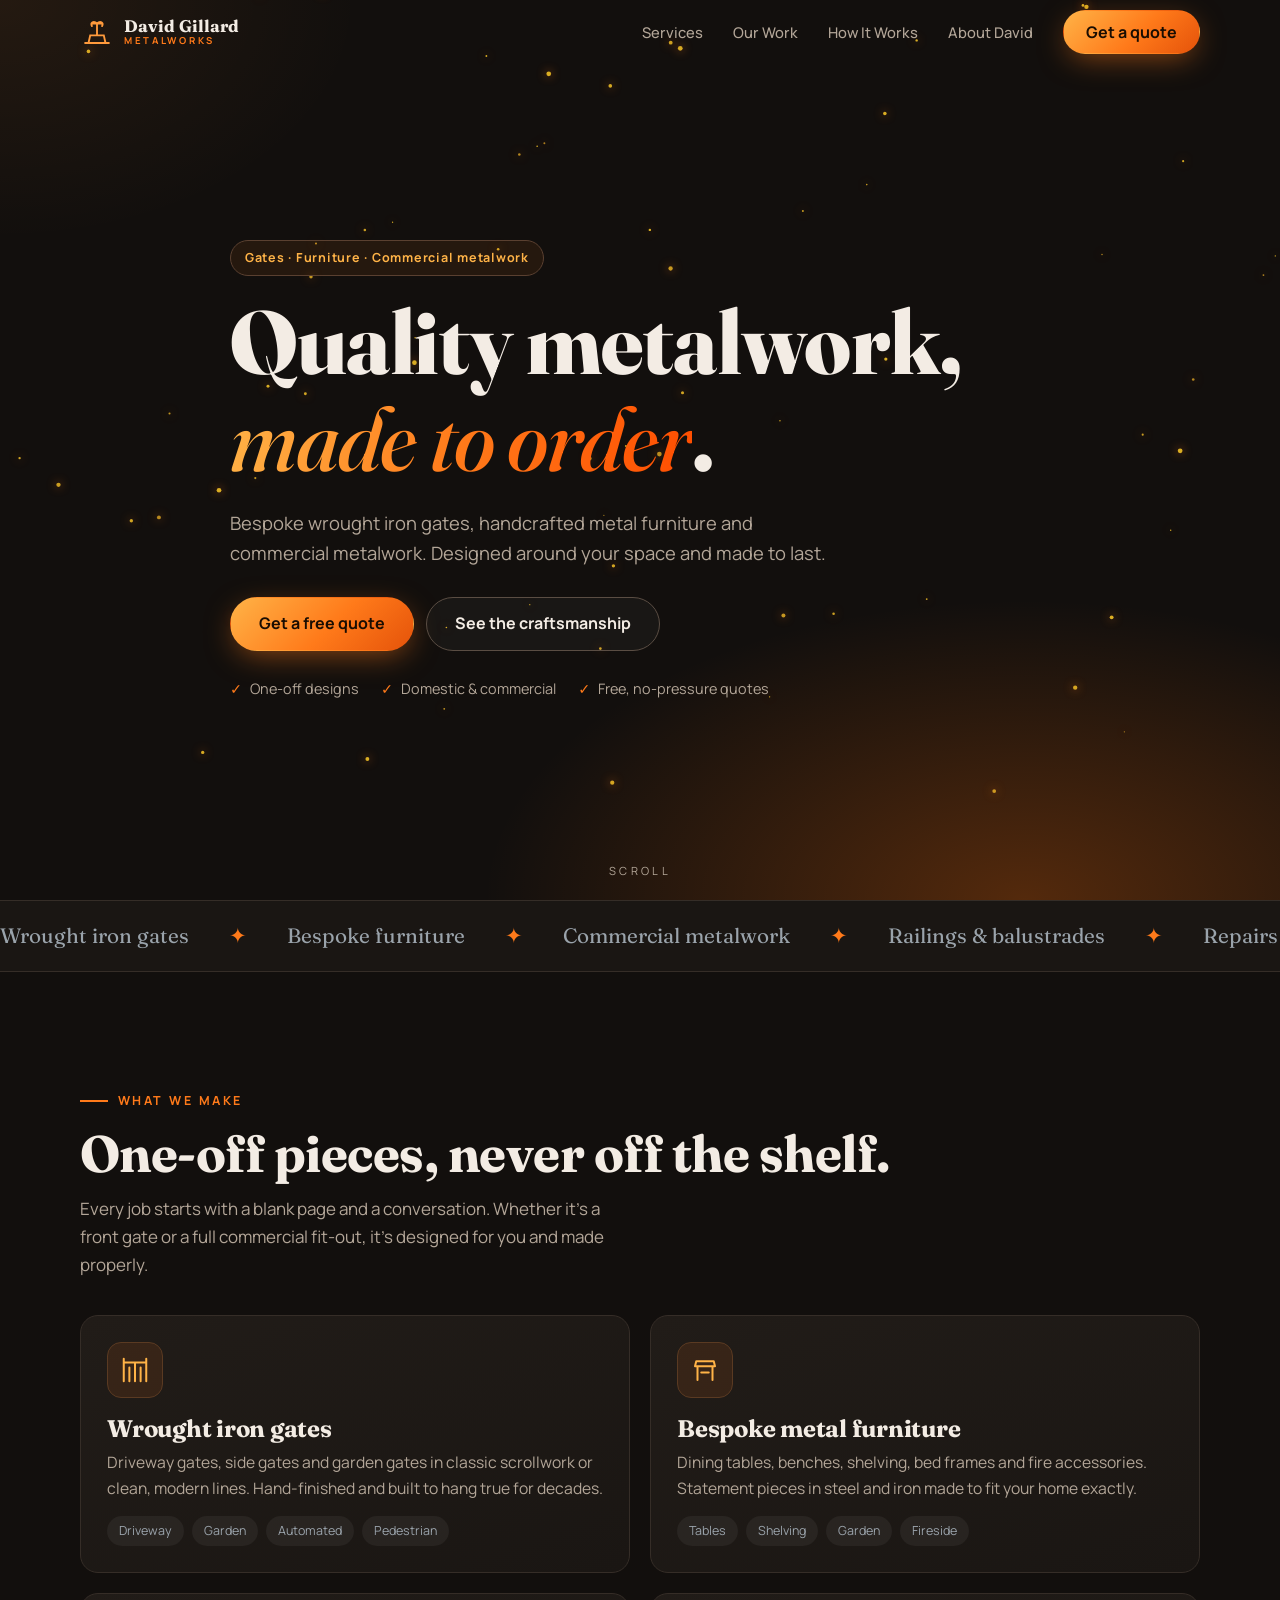
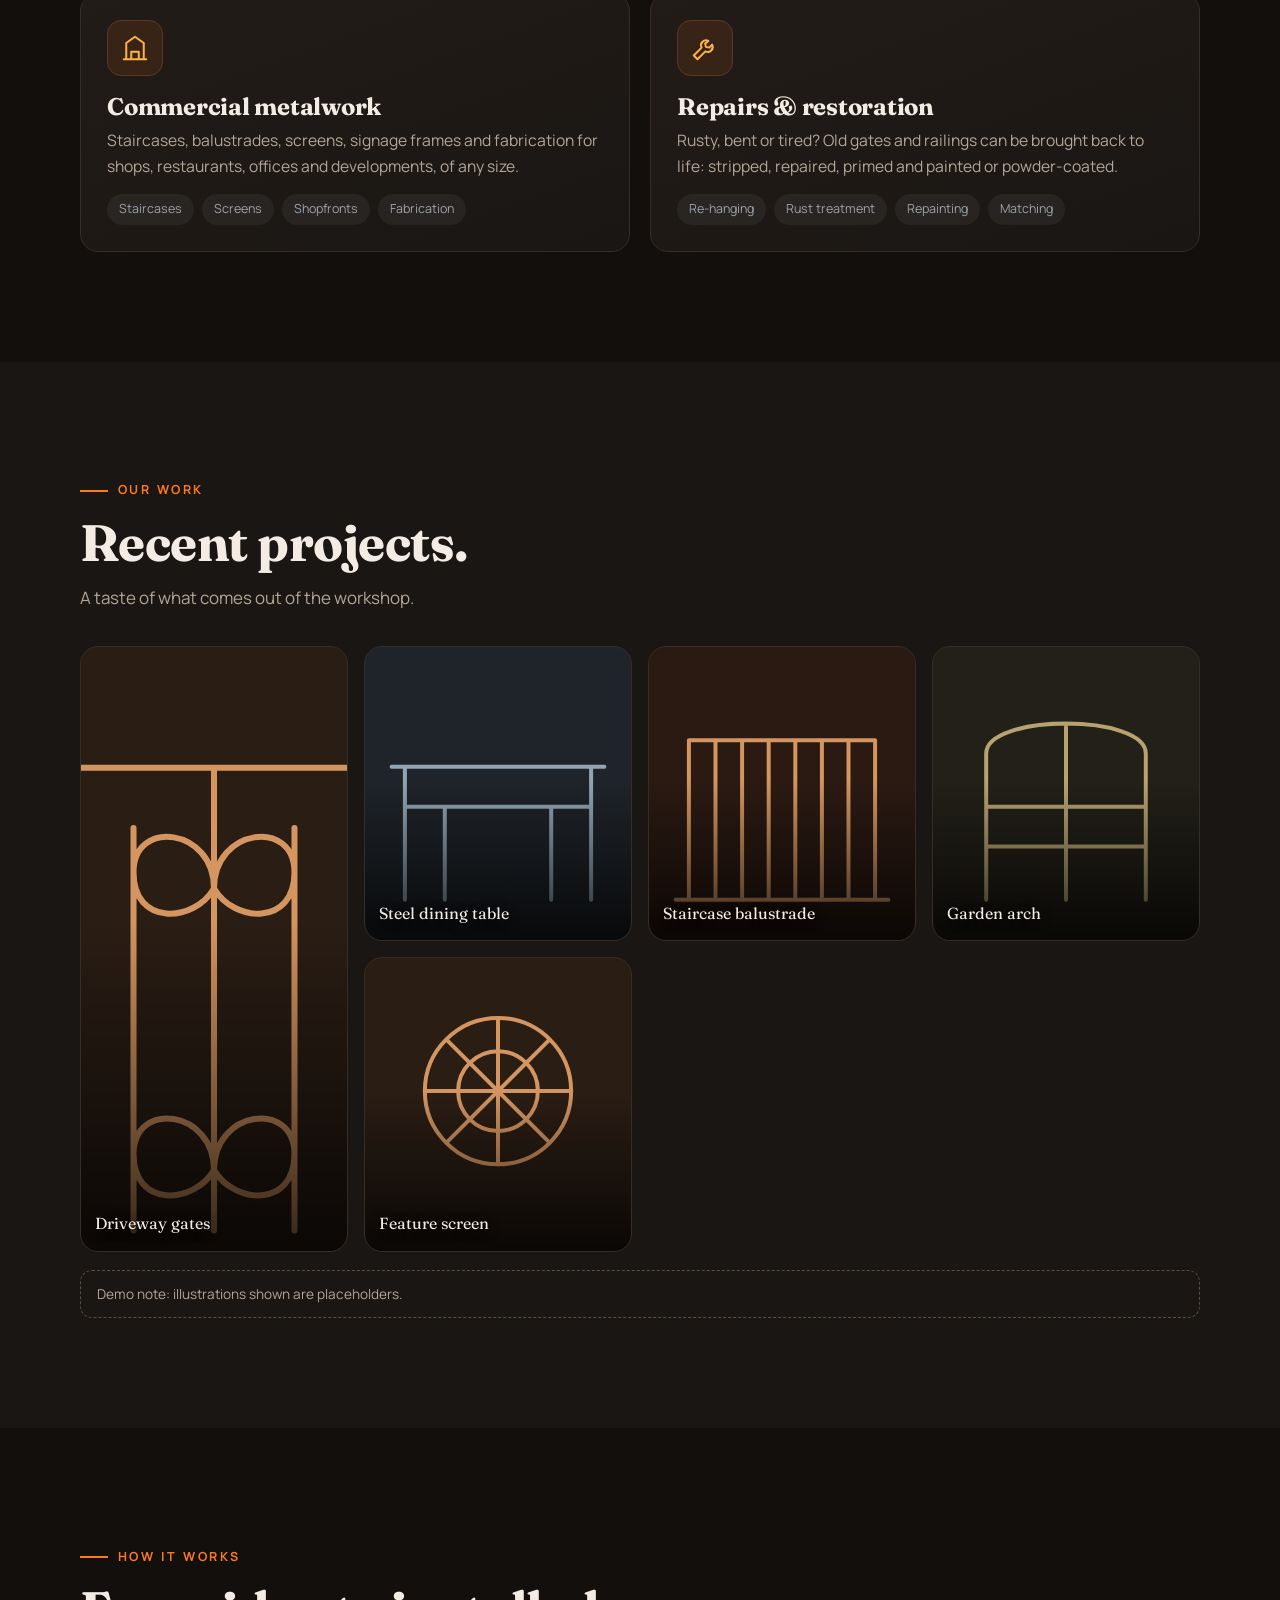
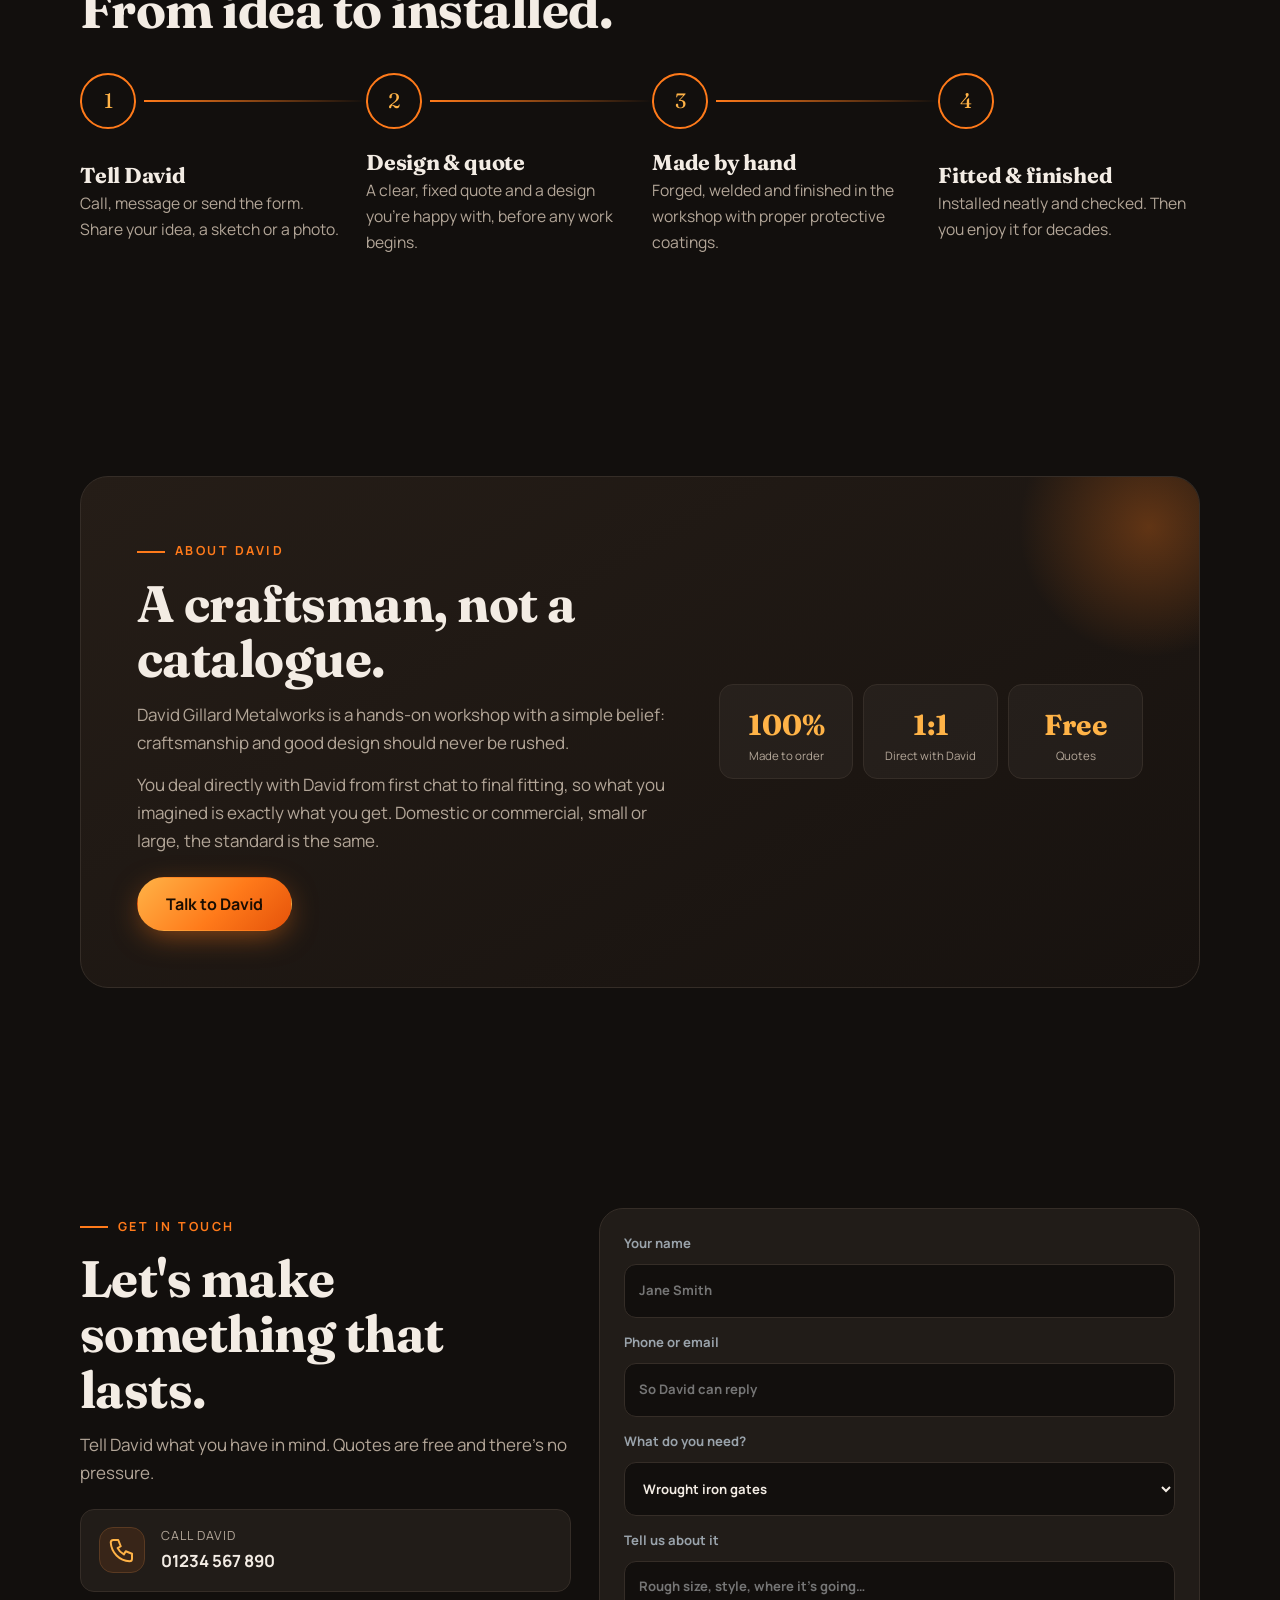
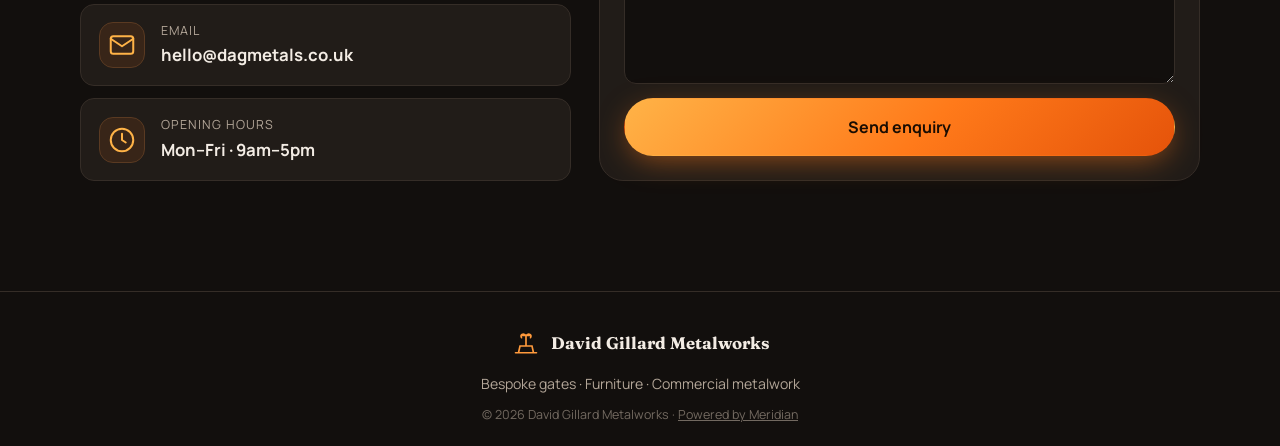
==== index.html @ 8b853a85 "Add files via upload" ====
<!doctype html>
<html lang="en-GB">
<head>
<meta charset="utf-8">
<meta name="viewport" content="width=device-width,initial-scale=1,viewport-fit=cover">
<title>David Gillard Metalworks | Bespoke Gates, Furniture &amp; Commercial Metalwork</title>
<meta name="description" content="Hand-forged wrought iron gates, bespoke metal furniture and commercial metalwork, made to order by David Gillard.">
<meta name="theme-color" content="#120f0d">
<link rel="preconnect" href="https://fonts.googleapis.com">
<link rel="preconnect" href="https://fonts.gstatic.com" crossorigin>
<link href="https://fonts.googleapis.com/css2?family=Fraunces:opsz,wght@9..144,500;9..144,700;9..144,800&family=Manrope:wght@400;500;700&display=swap" rel="stylesheet">
<style>
:root{
  --bg:#120f0d; --bg2:#1a1613; --card:#211c18; --line:#352d27;
  --text:#f3ece4; --mute:#b3a698;
  --ember:#ff7a1a; --ember2:#ffb347; --steel:#9aa3ab;
  --r:18px;
  --head:'Fraunces',Georgia,serif; --body:'Manrope',system-ui,sans-serif;
}
*{box-sizing:border-box;margin:0;padding:0}
html{scroll-behavior:smooth;scroll-padding-top:70px}
body{background:var(--bg);color:var(--text);font:400 1.0625rem/1.65 var(--body);-webkit-font-smoothing:antialiased;padding-bottom:76px;overflow-x:hidden}
a{color:inherit;text-decoration:none}
h1,h2,h3{font-family:var(--head);line-height:1.08;letter-spacing:-.01em}
.wrap{width:min(1120px,100% - 40px);margin-inline:auto}
section{padding:72px 0;position:relative}
.eyebrow{display:inline-flex;gap:10px;align-items:center;font-size:.78rem;font-weight:700;letter-spacing:.2em;text-transform:uppercase;color:var(--ember)}
.eyebrow::before{content:"";width:28px;height:2px;background:var(--ember)}
h2{font-size:clamp(2rem,7vw,3.2rem);margin:14px 0 14px;font-weight:700}
.lead{color:var(--mute);max-width:56ch}

/* buttons */
.btn{display:inline-flex;align-items:center;justify-content:center;gap:10px;min-height:54px;padding:0 28px;border-radius:999px;font-weight:700;font-size:1rem;border:1.5px solid transparent;cursor:pointer;transition:transform .2s,box-shadow .2s,background .2s;font-family:var(--body)}
.btn:active{transform:scale(.97)}
.btn-fire{background:linear-gradient(135deg,var(--ember2),var(--ember) 55%,#e5530a);color:#1a0d02;box-shadow:0 8px 30px -6px rgba(255,122,26,.55)}
.btn-fire:hover{box-shadow:0 12px 40px -4px rgba(255,122,26,.75)}
.btn-ghost{border-color:#5a4d43;color:var(--text);background:rgba(255,255,255,.03)}
.btn-ghost:hover{border-color:var(--ember);color:var(--ember2)}

/* header */
header{position:fixed;inset:0 0 auto;z-index:50;transition:background .3s,backdrop-filter .3s,border-color .3s;border-bottom:1px solid transparent}
header.solid{background:rgba(18,15,13,.85);backdrop-filter:blur(14px);border-color:var(--line)}
.nav{display:flex;align-items:center;justify-content:space-between;height:64px}
.logo{display:flex;align-items:center;gap:10px;font-family:var(--head);font-weight:700;font-size:1.05rem;line-height:1.1}
.logo svg{width:34px;height:34px;flex:none}
.logo small{display:block;font-family:var(--body);font-size:.6rem;letter-spacing:.28em;text-transform:uppercase;color:var(--ember);font-weight:700}
.links{display:none}
.burger{width:46px;height:46px;border-radius:50%;border:1px solid var(--line);background:rgba(255,255,255,.04);display:grid;place-content:center;gap:5px;cursor:pointer}
.burger i{display:block;width:20px;height:2px;background:var(--text);transition:.3s}
.burger.open i:nth-child(1){transform:translateY(7px) rotate(45deg)}
.burger.open i:nth-child(2){opacity:0}
.burger.open i:nth-child(3){transform:translateY(-7px) rotate(-45deg)}
.drawer{position:fixed;inset:64px 0 0;background:rgba(18,15,13,.98);z-index:49;display:flex;flex-direction:column;padding:30px 28px;gap:6px;transform:translateY(-12px);opacity:0;pointer-events:none;transition:.3s}
.drawer.open{transform:none;opacity:1;pointer-events:auto}
.drawer a{font-family:var(--head);font-size:2rem;padding:12px 0;border-bottom:1px solid var(--line)}
.drawer .btn{margin-top:22px;font-size:1rem}

/* hero */
.hero{min-height:100svh;display:flex;align-items:center;padding:100px 0 60px;overflow:hidden;background:
  radial-gradient(900px 500px at 80% 100%,rgba(255,110,10,.28),transparent 60%),
  radial-gradient(600px 400px at 0% 0%,rgba(255,150,60,.08),transparent 60%),var(--bg)}
#sparks{position:absolute;inset:0;width:100%;height:100%;pointer-events:none}
.hero .wrap{position:relative;display:grid;gap:34px}
.badge{display:inline-block;border:1px solid #5a4030;background:rgba(255,122,26,.08);color:var(--ember2);padding:7px 14px;border-radius:999px;font-size:.78rem;font-weight:700;letter-spacing:.06em}
h1{font-size:clamp(2.6rem,12.5vw,5.6rem);font-weight:800;margin:18px 0 20px}
h1 em{font-style:italic;font-weight:500;background:linear-gradient(100deg,var(--ember2),var(--ember),#ff4d00);-webkit-background-clip:text;background-clip:text;color:transparent}
.hero p.lead{font-size:1.15rem}
.cta{display:flex;flex-direction:column;gap:12px;margin-top:28px}
.trust{display:flex;flex-wrap:wrap;gap:8px 22px;margin-top:26px;color:var(--mute);font-size:.9rem}
.trust span::before{content:"✓";color:var(--ember);font-weight:800;margin-right:8px}
.gate-draw path{stroke-dasharray:var(--l,900);stroke-dashoffset:var(--l,900);animation:draw 2.6s .3s forwards cubic-bezier(.6,.1,.2,1)}
@keyframes draw{to{stroke-dashoffset:0}}
.scroll{position:absolute;bottom:20px;left:50%;translate:-50% 0;color:var(--mute);font-size:.7rem;letter-spacing:.3em;text-transform:uppercase;display:none}

/* ticker */
.ticker{border-block:1px solid var(--line);background:var(--bg2);overflow:hidden;padding:18px 0;white-space:nowrap}
.ticker div{display:inline-flex;gap:40px;animation:tick 28s linear infinite;font-family:var(--head);font-size:1.3rem;color:var(--steel)}
.ticker b{color:var(--ember);font-weight:500}
@keyframes tick{to{transform:translateX(-50%)}}

/* services */
.grid{display:grid;gap:16px;margin-top:36px}
.card{background:linear-gradient(160deg,var(--card),#1a1613);border:1px solid var(--line);border-radius:var(--r);padding:26px;position:relative;overflow:hidden;transition:transform .3s,border-color .3s}
.card:hover{transform:translateY(-4px);border-color:#6b4a30}
.card::before{content:"";position:absolute;top:0;left:0;right:0;height:2px;background:linear-gradient(90deg,transparent,var(--ember),transparent);opacity:0;transition:.3s}
.card:hover::before{opacity:1}
.ico{width:56px;height:56px;border-radius:14px;background:rgba(255,122,26,.1);border:1px solid #5a3a22;display:grid;place-items:center;margin-bottom:18px}
.ico svg{width:30px;height:30px;stroke:var(--ember2);fill:none;stroke-width:1.6;stroke-linecap:round;stroke-linejoin:round}
.card h3{font-size:1.5rem;margin-bottom:8px}
.card p{color:var(--mute);font-size:.98rem}
.card ul{list-style:none;margin-top:14px;display:flex;flex-wrap:wrap;gap:8px}
.card li{font-size:.78rem;padding:5px 12px;border-radius:999px;background:rgba(255,255,255,.05);color:var(--steel)}

/* work */
.work{background:var(--bg2)}
.tiles{display:grid;grid-template-columns:1fr 1fr;gap:12px;margin-top:34px}
.tile{aspect-ratio:1/1.1;border-radius:var(--r);position:relative;overflow:hidden;border:1px solid var(--line);display:flex;align-items:flex-end;padding:14px;background:var(--c1)}
.tile.tall{grid-row:span 2;aspect-ratio:auto}
.tile svg{position:absolute;inset:0;width:100%;height:100%;opacity:.9}
.tile span{position:relative;font-family:var(--head);font-size:1rem;text-shadow:0 2px 12px #000}
.tile::after{content:"";position:absolute;inset:0;background:linear-gradient(transparent 45%,rgba(0,0,0,.75))}
.tile span{z-index:2}
.note{margin-top:18px;font-size:.85rem;color:var(--mute);border:1px dashed #5a4d43;border-radius:12px;padding:12px 16px}

/* process */
.steps{display:grid;gap:0;margin-top:36px;counter-reset:s;position:relative}
.step{display:grid;grid-template-columns:56px 1fr;gap:18px;padding-bottom:30px;position:relative}
.step:not(:last-child)::before{content:"";position:absolute;left:27px;top:56px;bottom:0;width:2px;background:linear-gradient(var(--ember),transparent)}
.num{width:56px;height:56px;border-radius:50%;border:2px solid var(--ember);display:grid;place-items:center;font-family:var(--head);font-size:1.3rem;color:var(--ember2);background:var(--bg)}
.step h3{font-size:1.35rem;margin:4px 0 4px}
.step p{color:var(--mute);font-size:.98rem}

/* about */
.about .box{display:grid;gap:30px;background:linear-gradient(150deg,#251d17,#17120f);border:1px solid var(--line);border-radius:28px;padding:30px 24px;position:relative;overflow:hidden}
.about .box::after{content:"";position:absolute;right:-80px;top:-80px;width:260px;height:260px;background:radial-gradient(closest-side,rgba(255,122,26,.3),transparent)}
.stats{display:grid;grid-template-columns:repeat(3,1fr);gap:10px;position:relative}
.stat{text-align:center;padding:16px 6px;border-radius:14px;background:rgba(255,255,255,.04);border:1px solid var(--line)}
.stat b{display:block;font-family:var(--head);font-size:1.8rem;color:var(--ember2)}
.stat small{font-size:.72rem;color:var(--mute);line-height:1.2;display:block}
.about p+p{margin-top:14px}
.about .lead{position:relative}

/* contact */
.contact .box{display:grid;gap:28px}
.info{display:grid;gap:12px}
.row{display:flex;gap:16px;align-items:center;padding:16px 18px;border-radius:14px;background:var(--card);border:1px solid var(--line)}
.row .ico{margin:0;width:46px;height:46px;flex:none}
.row small{display:block;color:var(--mute);font-size:.78rem;letter-spacing:.08em;text-transform:uppercase}
.row b{font-size:1.05rem}
form{display:grid;gap:14px;background:var(--card);border:1px solid var(--line);border-radius:24px;padding:24px}
label{font-size:.82rem;font-weight:700;color:var(--steel);display:grid;gap:7px}
input,select,textarea{font:inherit;color:var(--text);background:#120f0d;border:1.5px solid var(--line);border-radius:12px;padding:14px;min-height:52px;width:100%;transition:border-color .2s}
input:focus,select:focus,textarea:focus{outline:none;border-color:var(--ember)}
textarea{min-height:120px;resize:vertical}
.sent{display:none;text-align:center;color:var(--ember2);font-weight:700;padding:10px}

footer{border-top:1px solid var(--line);padding:34px 0 20px;color:var(--mute);font-size:.88rem;text-align:center}
footer .logo{justify-content:center;margin-bottom:12px;color:var(--text)}

/* sticky mobile bar */
.dock{position:fixed;inset:auto 0 0;z-index:60;display:grid;grid-template-columns:1fr 1fr;gap:10px;padding:10px 14px calc(10px + env(safe-area-inset-bottom));background:rgba(18,15,13,.92);backdrop-filter:blur(14px);border-top:1px solid var(--line)}
.dock .btn{min-height:52px;padding:0 10px}

/* reveal */
.rv{opacity:0;transform:translateY(24px);transition:opacity .8s,transform .8s}
.rv.in{opacity:1;transform:none}
@media (prefers-reduced-motion:reduce){*{animation:none!important;transition:none!important}.rv{opacity:1;transform:none}.gate-draw path{stroke-dashoffset:0}}

/* desktop */
@media (min-width:760px){
  body{padding-bottom:0}
  .dock,.burger,.drawer{display:none}
  .links{display:flex;gap:30px;align-items:center;font-size:.92rem;font-weight:500;color:var(--mute)}
  .links a:hover{color:var(--ember2)}
  .links .btn{min-height:44px;padding:0 22px;color:#1a0d02}
  .hero .wrap{max-width:820px}
  .cta{flex-direction:row}
  .scroll{display:block}
  .grid{grid-template-columns:repeat(2,1fr);gap:20px}
  .tiles{grid-template-columns:repeat(4,1fr);gap:16px}
  .tile.tall{grid-row:span 2}
  .steps{grid-template-columns:repeat(4,1fr);gap:24px}
  .step{grid-template-columns:1fr;padding:0}
  .step:not(:last-child)::before{left:64px;right:-24px;top:27px;bottom:auto;width:auto;height:2px;background:linear-gradient(90deg,var(--ember),transparent)}
  .about .box{grid-template-columns:1.3fr 1fr;padding:56px;align-items:center}
  .contact .box{grid-template-columns:.9fr 1.1fr}
  section{padding:110px 0}
}
</style>
</head>
<body>

<header id="top">
  <div class="wrap nav">
    <a href="#top" class="logo" aria-label="David Gillard Metalworks home">
      <svg viewBox="0 0 40 40" fill="none" stroke="#ff9a3c" stroke-width="2.2" stroke-linecap="round"><path d="M6 33h28M10 33l2-9h16l2 9M20 24V10M14 10h12M20 10c-4-4-8-1-6 3M20 10c4-4 8-1 6 3"/></svg>
      <span>David Gillard<small>Metalworks</small></span>
    </a>
    <nav class="links">
      <a href="#services">Services</a><a href="#work">Our Work</a><a href="#process">How It Works</a><a href="#about">About David</a>
      <a href="#contact" class="btn btn-fire">Get a quote</a>
    </nav>
    <button class="burger" aria-label="Menu" aria-expanded="false"><span style="display:grid;gap:5px"><i></i><i></i><i></i></span></button>
  </div>
</header>
<div class="drawer" id="drawer">
  <a href="#services">Services</a><a href="#work">Our Work</a><a href="#process">How It Works</a><a href="#about">About David</a><a href="#contact">Contact</a>
  <a class="btn btn-fire" href="tel:01234567890" style="font-family:var(--body);font-size:1.05rem;border:0">Call David</a>
</div>

<main>
<section class="hero">
  <canvas id="sparks"></canvas>
  <div class="wrap">
    <div>
      <span class="badge">Gates · Furniture · Commercial metalwork</span>
      <h1>Quality metalwork, <em>made to order</em>.</h1>
      <p class="lead">Bespoke wrought iron gates, handcrafted metal furniture and commercial metalwork. Designed around your space and made to last.</p>
      <div class="cta">
        <a href="#contact" class="btn btn-fire">Get a free quote</a>
        <a href="#work" class="btn btn-ghost">See the craftsmanship</a>
      </div>
      <div class="trust"><span>One-off designs</span><span>Domestic &amp; commercial</span><span>Free, no-pressure quotes</span></div>
    </div>
  </div>
  <div class="scroll">Scroll</div>
</section>

<div class="ticker" aria-hidden="true"><div>
  <span>Wrought iron gates</span><b>✦</b><span>Bespoke furniture</span><b>✦</b><span>Commercial metalwork</span><b>✦</b><span>Railings &amp; balustrades</span><b>✦</b><span>Repairs &amp; restoration</span><b>✦</b>
  <span>Wrought iron gates</span><b>✦</b><span>Bespoke furniture</span><b>✦</b><span>Commercial metalwork</span><b>✦</b><span>Railings &amp; balustrades</span><b>✦</b><span>Repairs &amp; restoration</span><b>✦</b>
</div></div>

<section id="services">
  <div class="wrap">
    <div class="rv"><span class="eyebrow">What we make</span>
    <h2>One-off pieces, never off the shelf.</h2>
    <p class="lead">Every job starts with a blank page and a conversation. Whether it's a front gate or a full commercial fit-out, it's designed for you and made properly.</p></div>
    <div class="grid">
      <article class="card rv"><div class="ico"><svg viewBox="0 0 24 24"><path d="M3 21V6M21 21V6M3 6h18M12 6v15M7.5 21V10M16.5 21V10M3 6l0-3M21 6l0-3"/></svg></div>
        <h3>Wrought iron gates</h3><p>Driveway gates, side gates and garden gates in classic scrollwork or clean, modern lines. Hand-finished and built to hang true for decades.</p>
        <ul><li>Driveway</li><li>Garden</li><li>Automated</li><li>Pedestrian</li></ul></article>
      <article class="card rv"><div class="ico"><svg viewBox="0 0 24 24"><path d="M4 9h16M6 9v11M18 9v11M4 9l1-4h14l1 4M9 14h6"/></svg></div>
        <h3>Bespoke metal furniture</h3><p>Dining tables, benches, shelving, bed frames and fire accessories. Statement pieces in steel and iron made to fit your home exactly.</p>
        <ul><li>Tables</li><li>Shelving</li><li>Garden</li><li>Fireside</li></ul></article>
      <article class="card rv"><div class="ico"><svg viewBox="0 0 24 24"><path d="M3 21h18M5 21V8l7-5 7 5v13M9 21v-6h6v6"/></svg></div>
        <h3>Commercial metalwork</h3><p>Staircases, balustrades, screens, signage frames and fabrication for shops, restaurants, offices and developments, of any size.</p>
        <ul><li>Staircases</li><li>Screens</li><li>Shopfronts</li><li>Fabrication</li></ul></article>
      <article class="card rv"><div class="ico"><svg viewBox="0 0 24 24"><path d="M14.7 6.3a4 4 0 0 0-5.4 5.4L3 18l3 3 6.3-6.3a4 4 0 0 0 5.4-5.4l-2.4 2.4-2.6-.6-.6-2.6z"/></svg></div>
        <h3>Repairs &amp; restoration</h3><p>Rusty, bent or tired? Old gates and railings can be brought back to life: stripped, repaired, primed and painted or powder-coated.</p>
        <ul><li>Re-hanging</li><li>Rust treatment</li><li>Repainting</li><li>Matching</li></ul></article>
    </div>
  </div>
</section>

<section id="work" class="work">
  <div class="wrap">
    <div class="rv"><span class="eyebrow">Our work</span>
    <h2>Recent projects.</h2>
    <p class="lead">A taste of what comes out of the workshop.</p></div>
    <div class="tiles rv">
      <div class="tile tall" style="--c1:#2a1d14"><svg viewBox="0 0 200 300" fill="none" stroke="#e7a36a" stroke-width="3" stroke-linecap="round" preserveAspectRatio="xMidYMid slice"><path d="M30 290V60M170 290V60M30 60h140M100 60v230M60 290V90M140 290V90M100 120c0-30-40-35-40-8s30 25 40 8M100 120c0-30 40-35 40-8s-30 25-40 8M100 260c0-30-40-35-40-8s30 25 40 8M100 260c0-30 40-35 40-8s-30 25-40 8"/></svg><span>Driveway gates</span></div>
      <div class="tile" style="--c1:#1f242a"><svg viewBox="0 0 200 220" fill="none" stroke="#9fb3c4" stroke-width="3" stroke-linecap="round"><path d="M20 90h160M30 90v100M170 90v100M30 120h140M60 190V120M140 190V120"/></svg><span>Steel dining table</span></div>
      <div class="tile" style="--c1:#2b1a12"><svg viewBox="0 0 200 220" fill="none" stroke="#e7a36a" stroke-width="3" stroke-linecap="round"><path d="M20 190h160M30 190V70M170 190V70M30 70h140M50 190V70M70 190V70M90 190V70M110 190V70M130 190V70M150 190V70"/></svg><span>Staircase balustrade</span></div>
      <div class="tile" style="--c1:#222018"><svg viewBox="0 0 200 220" fill="none" stroke="#c9b27a" stroke-width="3" stroke-linecap="round"><path d="M40 190V80c0-30 120-30 120 0v110M40 120h120M40 150h120M100 60v130"/></svg><span>Garden arch</span></div>
      <div class="tile" style="--c1:#2a1d14"><svg viewBox="0 0 200 220" fill="none" stroke="#e7a36a" stroke-width="3" stroke-linecap="round"><circle cx="100" cy="100" r="55"/><circle cx="100" cy="100" r="30"/><path d="M100 45v110M45 100h110M62 62l76 76M138 62l-76 76"/></svg><span>Feature screen</span></div>
    </div>
    <p class="note">Demo note: illustrations shown are placeholders.</p>
  </div>
</section>

<section id="process">
  <div class="wrap">
    <div class="rv"><span class="eyebrow">How it works</span>
    <h2>From idea to installed.</h2></div>
    <div class="steps rv">
      <div class="step"><div class="num">1</div><div><h3>Tell David</h3><p>Call, message or send the form. Share your idea, a sketch or a photo.</p></div></div>
      <div class="step"><div class="num">2</div><div><h3>Design &amp; quote</h3><p>A clear, fixed quote and a design you're happy with, before any work begins.</p></div></div>
      <div class="step"><div class="num">3</div><div><h3>Made by hand</h3><p>Forged, welded and finished in the workshop with proper protective coatings.</p></div></div>
      <div class="step"><div class="num">4</div><div><h3>Fitted &amp; finished</h3><p>Installed neatly and checked. Then you enjoy it for decades.</p></div></div>
    </div>
  </div>
</section>

<section id="about" class="about">
  <div class="wrap"><div class="box rv">
    <div style="position:relative">
      <span class="eyebrow">About David</span>
      <h2>A craftsman, not a catalogue.</h2>
      <p class="lead">David Gillard Metalworks is a hands-on workshop with a simple belief: craftsmanship and good design should never be rushed.</p>
      <p class="lead">You deal directly with David from first chat to final fitting, so what you imagined is exactly what you get. Domestic or commercial, small or large, the standard is the same.</p>
      <p style="margin-top:22px"><a href="#contact" class="btn btn-fire">Talk to David</a></p>
    </div>
    <div class="stats">
      <div class="stat"><b>100%</b><small>Made to order</small></div>
      <div class="stat"><b>1:1</b><small>Direct with David</small></div>
      <div class="stat"><b>Free</b><small>Quotes</small></div>
    </div>
  </div></div>
</section>

<section id="contact" class="contact">
  <div class="wrap"><div class="box">
    <div class="rv">
      <span class="eyebrow">Get in touch</span>
      <h2>Let's make something that lasts.</h2>
      <p class="lead" style="margin-bottom:22px">Tell David what you have in mind. Quotes are free and there's no pressure.</p>
      <div class="info">
        <a class="row" href="tel:01234567890"><div class="ico"><svg viewBox="0 0 24 24"><path d="M5 4h4l2 5-2.5 1.5a11 11 0 0 0 5 5L15 13l5 2v4a2 2 0 0 1-2 2A16 16 0 0 1 3 6a2 2 0 0 1 2-2"/></svg></div><div><small>Call David</small><b>01234 567 890</b></div></a>
        <a class="row" href="mailto:hello@dagmetals.co.uk"><div class="ico"><svg viewBox="0 0 24 24"><rect x="3" y="5" width="18" height="14" rx="2"/><path d="m3 7 9 6 9-6"/></svg></div><div><small>Email</small><b>hello@dagmetals.co.uk</b></div></a>
        <div class="row"><div class="ico"><svg viewBox="0 0 24 24"><circle cx="12" cy="12" r="9"/><path d="M12 7v5l3 2"/></svg></div><div><small>Opening hours</small><b>Mon–Fri · 9am–5pm</b></div></div>
      </div>
    </div>
    <form class="rv" id="f">
      <label>Your name<input required name="name" autocomplete="name" placeholder="Jane Smith"></label>
      <label>Phone or email<input required name="contact" autocomplete="email" placeholder="So David can reply"></label>
      <label>What do you need?
        <select name="type"><option>Wrought iron gates</option><option>Bespoke furniture</option><option>Commercial metalwork</option><option>Repairs &amp; restoration</option><option>Something else</option></select></label>
      <label>Tell us about it<textarea name="msg" placeholder="Rough size, style, where it's going…"></textarea></label>
      <button class="btn btn-fire" type="submit">Send enquiry</button>
      <div class="sent" id="sent">Thanks! David will be in touch soon.</div>
    </form>
  </div></div>
</section>
</main>

<footer>
  <div class="wrap">
    <div class="logo"><svg viewBox="0 0 40 40" fill="none" stroke="#ff9a3c" stroke-width="2.2" stroke-linecap="round" style="width:30px"><path d="M6 33h28M10 33l2-9h16l2 9M20 24V10M14 10h12M20 10c-4-4-8-1-6 3M20 10c4-4 8-1 6 3"/></svg><span>David Gillard Metalworks</span></div>
    <p>Bespoke gates · Furniture · Commercial metalwork</p>
    <p style="margin-top:10px;font-size:.78rem;opacity:.6">© 2026 David Gillard Metalworks · <a href="https://www.themeridianagency.xyz" target="_blank" rel="noopener" style="text-decoration:underline">Powered by Meridian</a></p>
  </div>
</footer>

<div class="dock">
  <a class="btn btn-fire" href="tel:01234567890">Call</a>
  <a class="btn btn-ghost" href="#contact">Free quote</a>
</div>

<script>
const hd=document.querySelector('header'),bg=document.querySelector('.burger'),dr=document.getElementById('drawer');
addEventListener('scroll',()=>hd.classList.toggle('solid',scrollY>30),{passive:true});
const tog=o=>{bg.classList.toggle('open',o);dr.classList.toggle('open',o);bg.setAttribute('aria-expanded',o);document.body.style.overflow=o?'hidden':''};
bg.onclick=()=>tog(!dr.classList.contains('open'));
dr.querySelectorAll('a').forEach(a=>a.onclick=()=>tog(false));
const io=new IntersectionObserver(e=>e.forEach(x=>{if(x.isIntersecting){x.target.classList.add('in');io.unobserve(x.target)}}),{threshold:.12});
document.querySelectorAll('.rv').forEach(el=>io.observe(el));
document.getElementById('f').onsubmit=e=>{e.preventDefault();e.target.querySelector('button').style.display='none';document.getElementById('sent').style.display='block'};
// forge sparks
(()=>{const c=document.getElementById('sparks'),x=c.getContext('2d');let W,H,P=[];
const rs=()=>{W=c.width=c.offsetWidth;H=c.height=c.offsetHeight};rs();addEventListener('resize',rs);
const mk=()=>({x:Math.random()*W,y:H+10,vx:(Math.random()-.5)*.6,vy:-(.6+Math.random()*1.6),r:.6+Math.random()*1.8,l:0,m:200+Math.random()*250});
for(let i=0;i<(innerWidth<760?30:70);i++){const p=mk();p.y=Math.random()*H;P.push(p)}
if(matchMedia('(prefers-reduced-motion:reduce)').matches)return;
(function f(){x.clearRect(0,0,W,H);for(const p of P){p.l++;p.x+=p.vx+Math.sin(p.l/25)*.3;p.y+=p.vy;const a=1-p.l/p.m;
if(a<=0||p.y<-10){Object.assign(p,mk());continue}
x.beginPath();x.arc(p.x,p.y,p.r,0,7);x.fillStyle=`rgba(255,${130+a*90|0},40,${a})`;x.shadowBlur=10;x.shadowColor='#ff7a1a';x.fill()}
requestAnimationFrame(f)})()})();
</script>
</body>
</html>
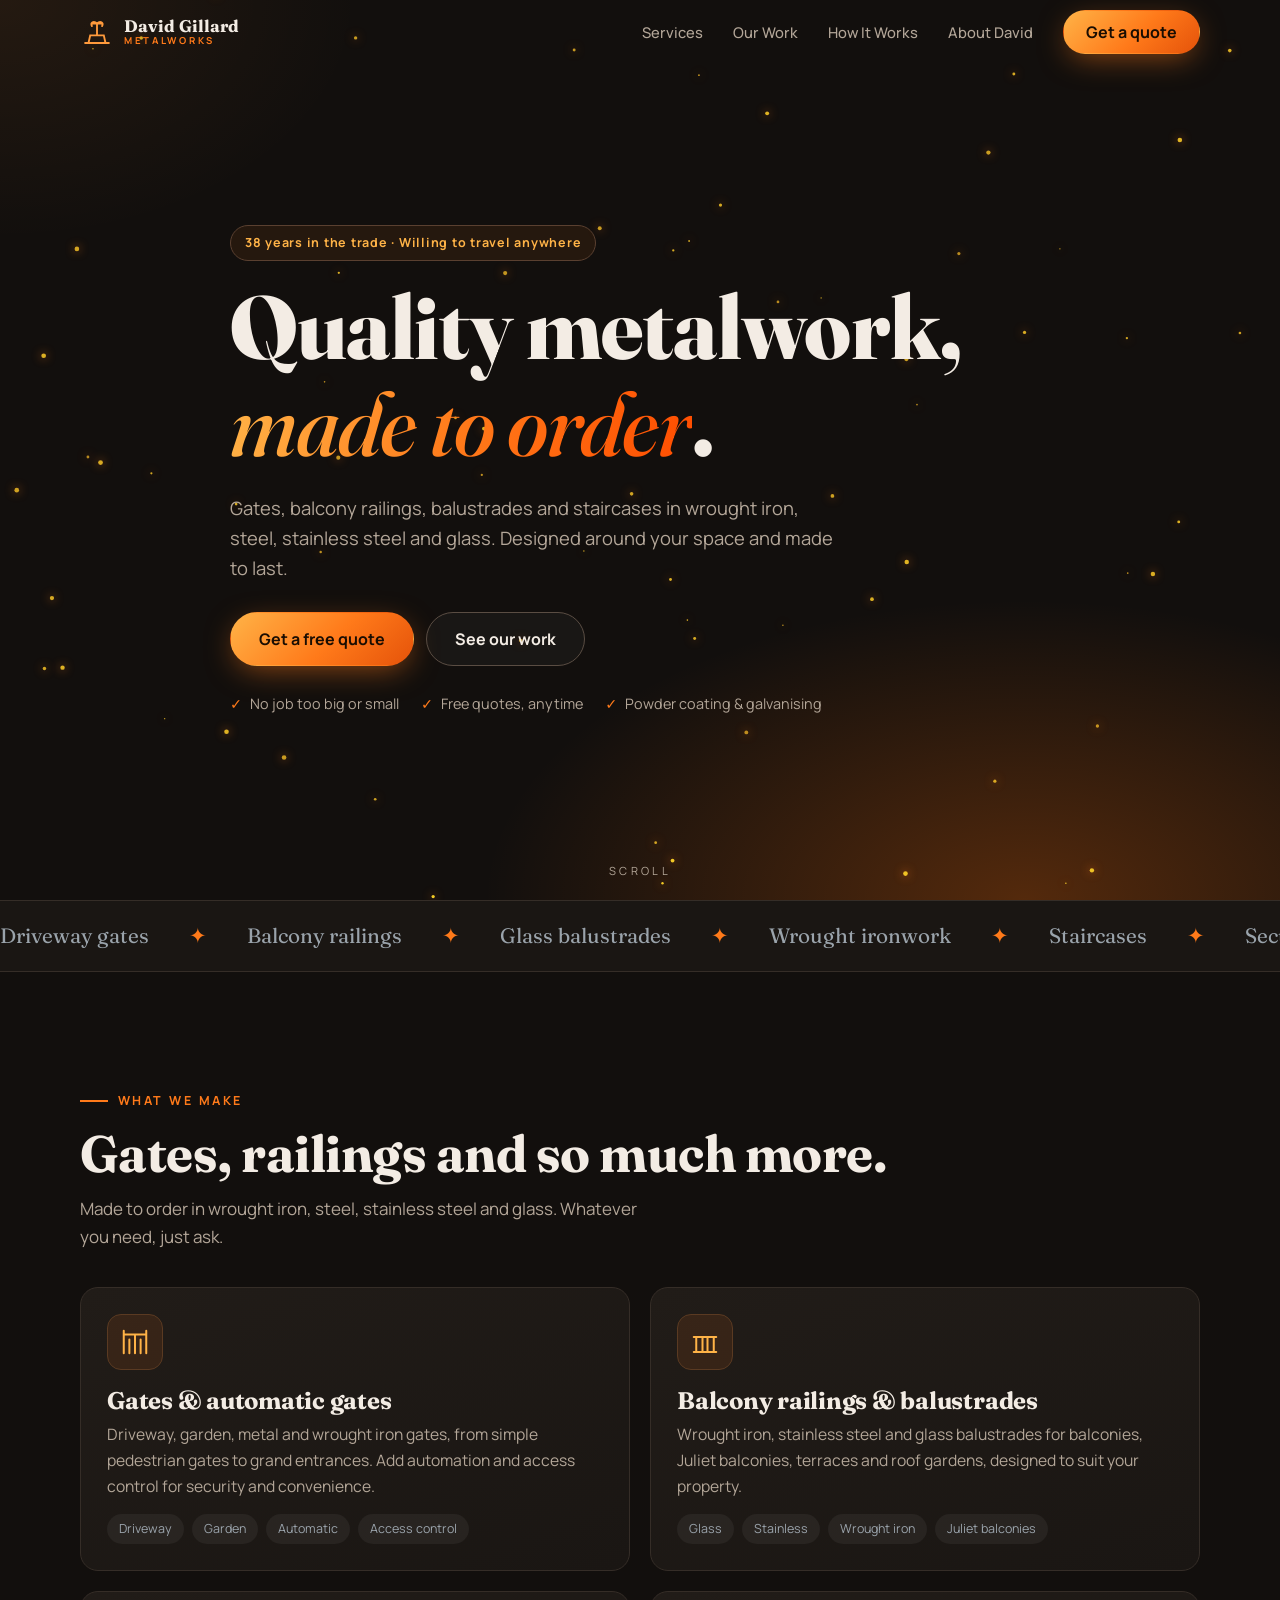
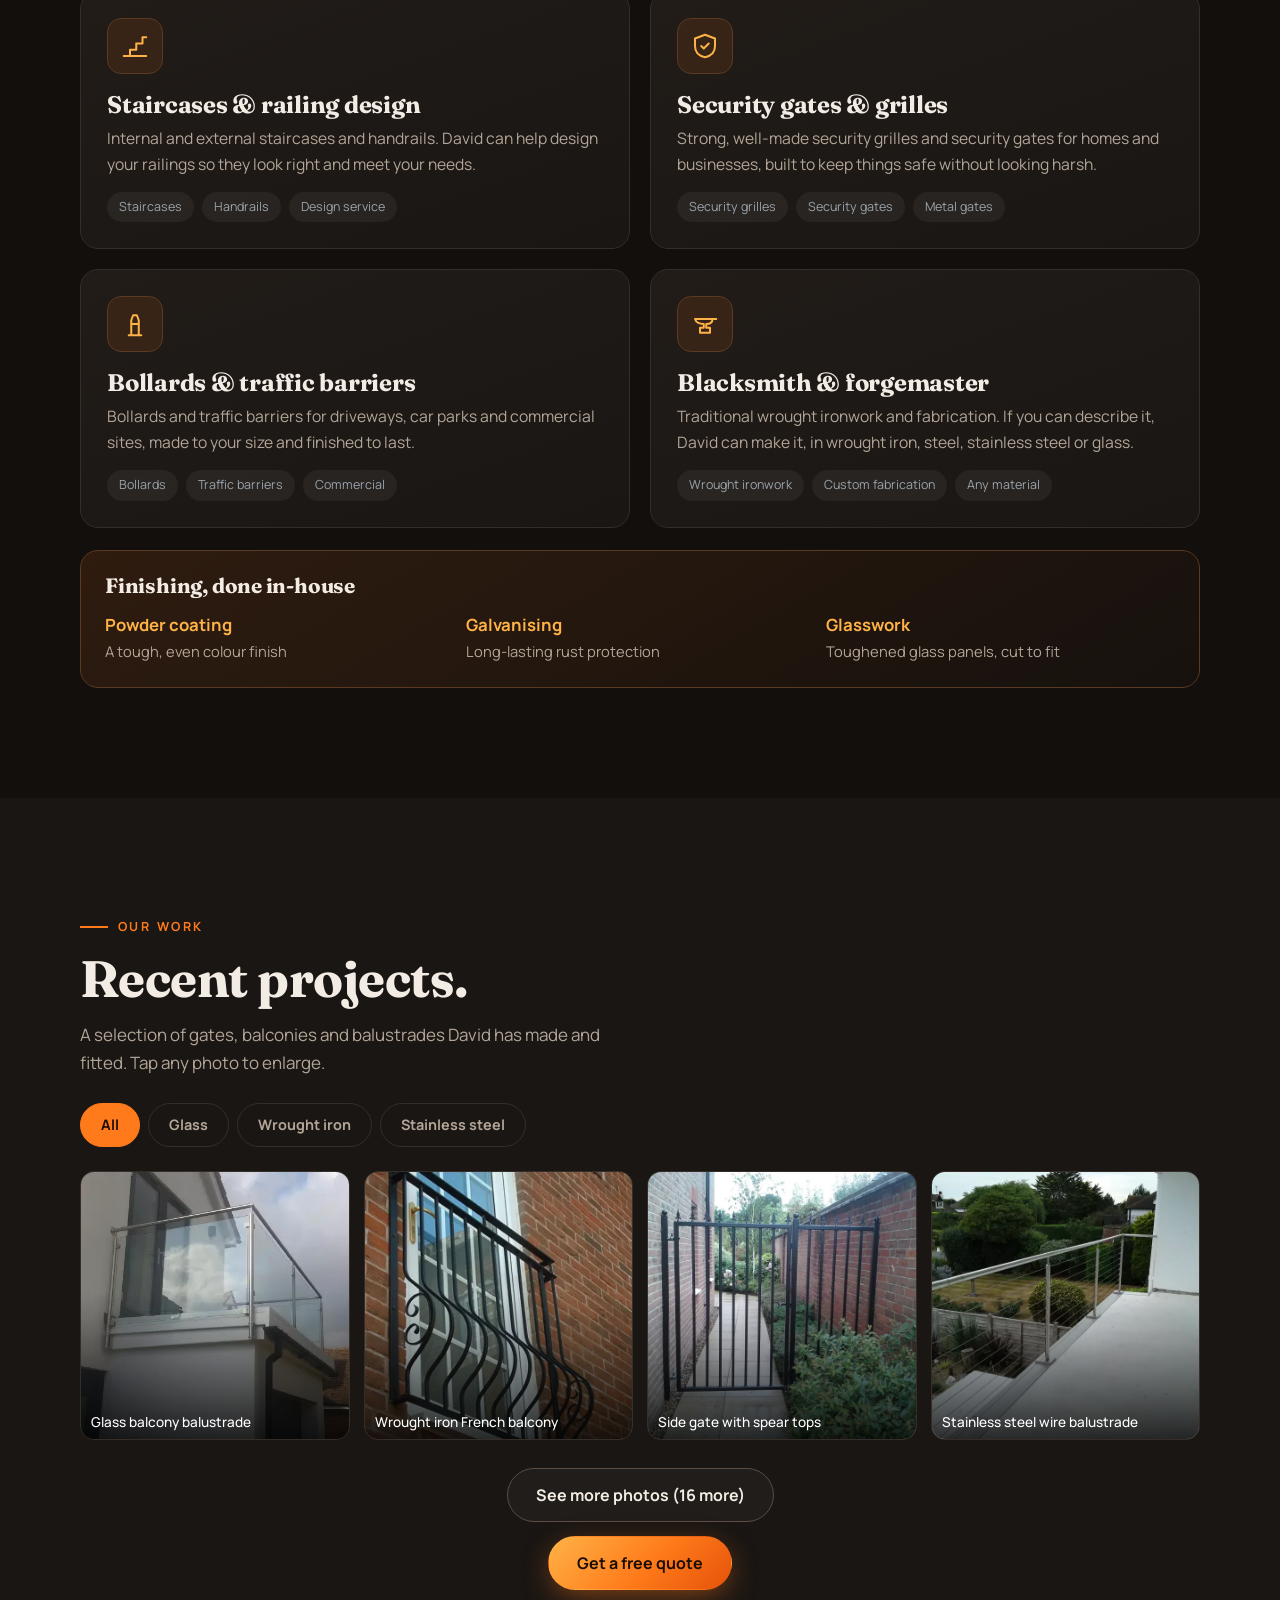
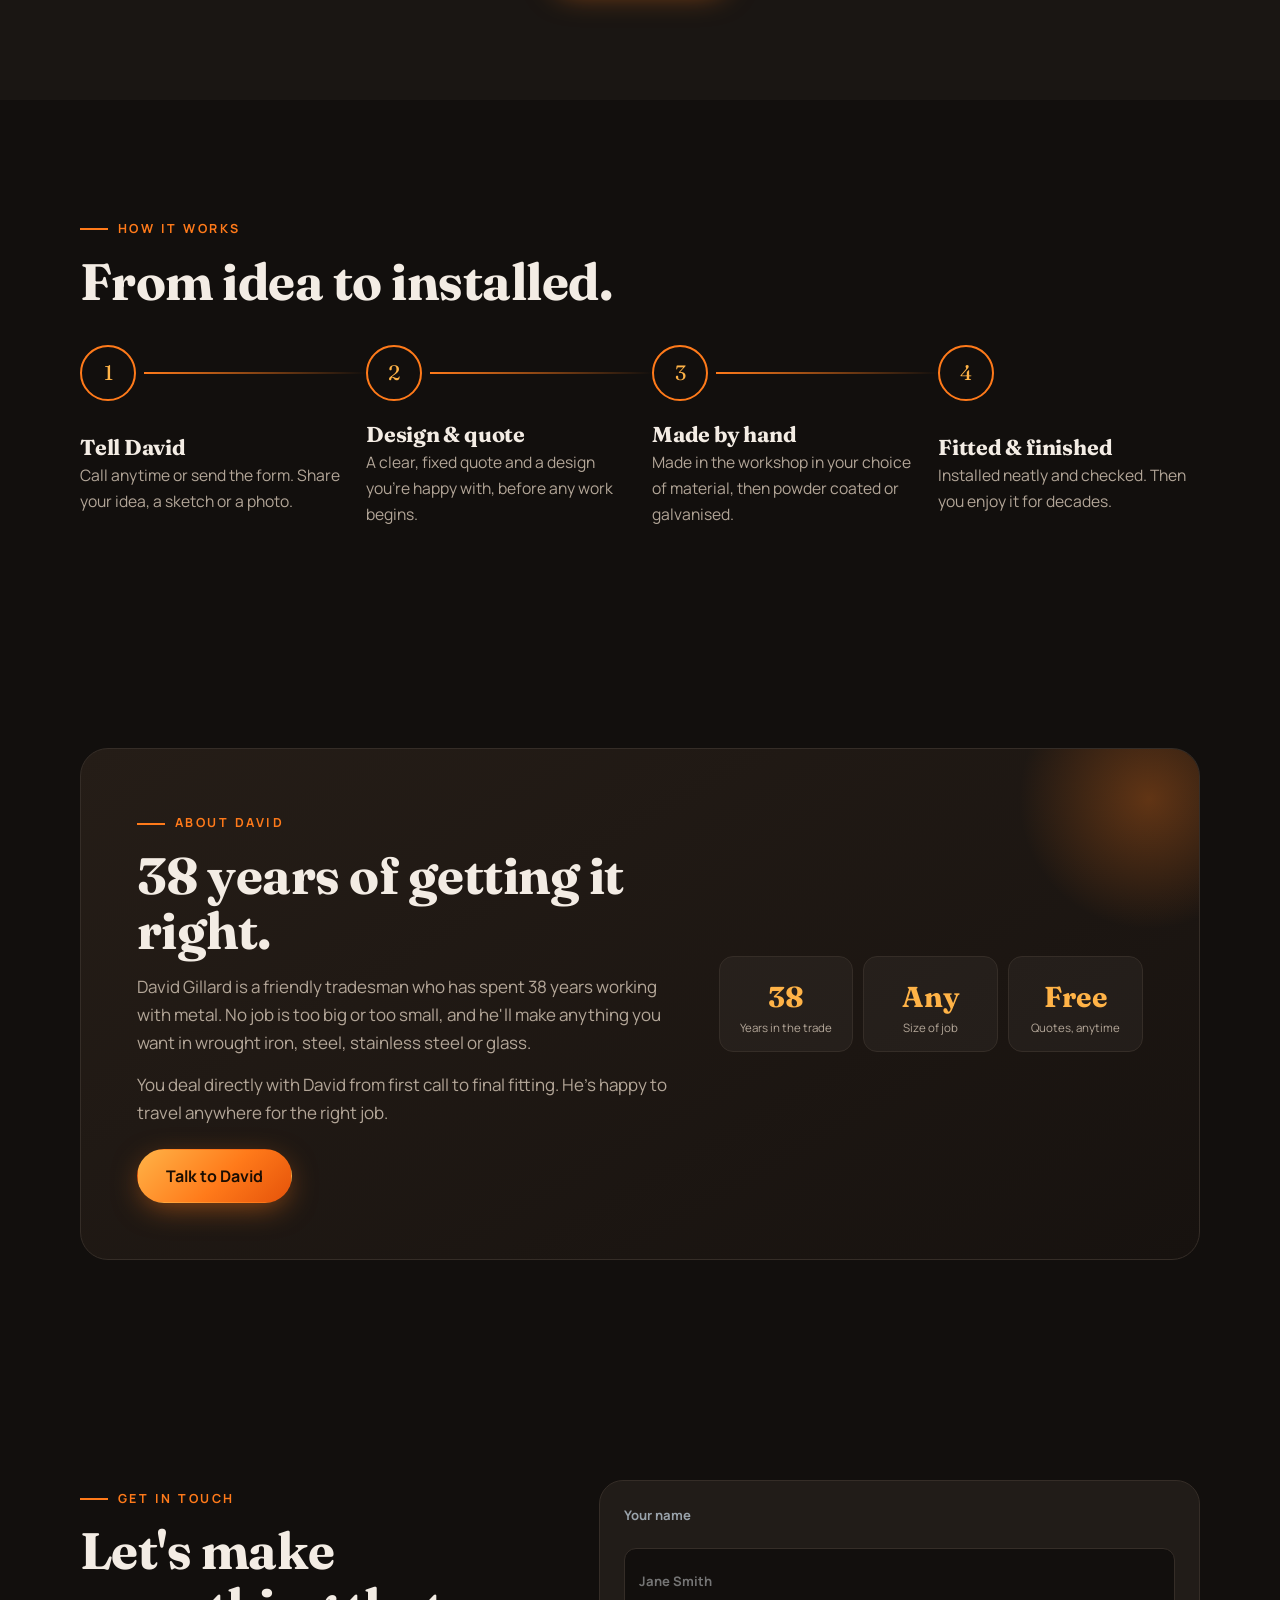
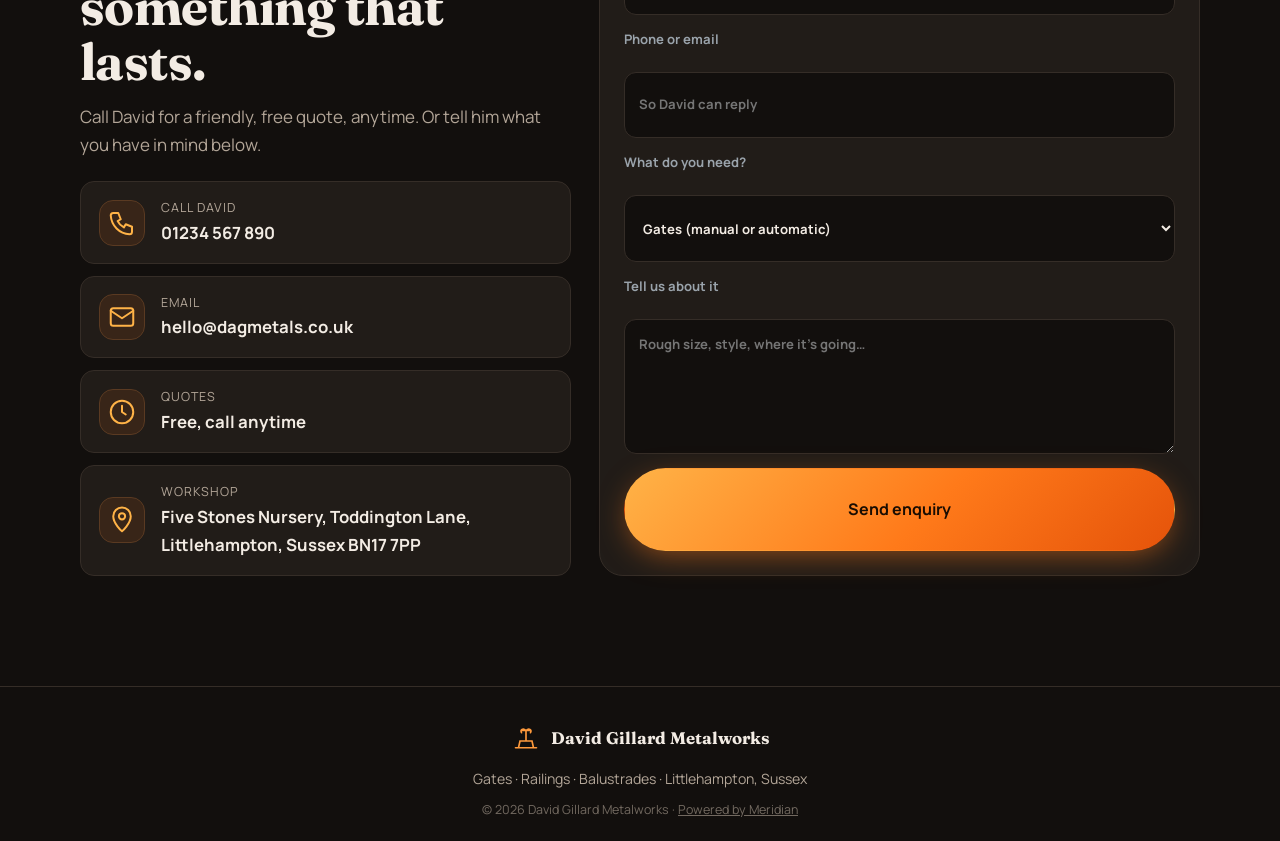
==== commit 611dace1: "Add files via upload" ====
--- a/index.html
+++ b/index.html
@@ -3,8 +3,8 @@
 <head>
 <meta charset="utf-8">
 <meta name="viewport" content="width=device-width,initial-scale=1,viewport-fit=cover">
-<title>David Gillard Metalworks | Bespoke Gates, Furniture &amp; Commercial Metalwork</title>
-<meta name="description" content="Hand-forged wrought iron gates, bespoke metal furniture and commercial metalwork, made to order by David Gillard.">
+<title>David Gillard Metalworks | Gates, Railings &amp; Balustrades, Littlehampton</title>
+<meta name="description" content="Gates, balcony railings, balustrades, staircases and security metalwork in wrought iron, steel, stainless steel and glass. 38 years in the trade, based in Littlehampton, West Sussex.">
 <meta name="theme-color" content="#120f0d">
 <link rel="preconnect" href="https://fonts.googleapis.com">
 <link rel="preconnect" href="https://fonts.gstatic.com" crossorigin>
@@ -166,6 +166,35 @@
   .contact .box{grid-template-columns:.9fr 1.1fr}
   section{padding:110px 0}
 }
+
+/* services finish */
+.finish{margin-top:22px;border:1px solid #5a3a22;border-radius:var(--r);padding:24px;background:linear-gradient(150deg,rgba(255,122,26,.12),rgba(255,122,26,.02))}
+.finish h3{font-size:1.3rem;margin-bottom:14px}
+.fin{display:grid;gap:12px}
+.fin div{display:flex;flex-direction:column}
+.fin b{color:var(--ember2);font-size:1.05rem}
+.fin span{color:var(--mute);font-size:.92rem}
+/* gallery */
+.filters{display:flex;gap:8px;overflow-x:auto;margin:26px -20px 0;padding:0 20px 6px;scrollbar-width:none}
+.filters::-webkit-scrollbar{display:none}
+.chip{flex:none;min-height:44px;padding:0 20px;border-radius:999px;border:1.5px solid var(--line);background:transparent;color:var(--mute);font:700 .9rem var(--body);cursor:pointer;transition:.2s}
+.chip.on{background:var(--ember);border-color:var(--ember);color:#1a0d02}
+.shots{display:grid;grid-template-columns:1fr 1fr;gap:10px;margin-top:18px}
+.shot{position:relative;aspect-ratio:1;border-radius:14px;overflow:hidden;border:1px solid var(--line);background:var(--card);padding:0;cursor:zoom-in;display:block}
+.shot img{position:absolute;inset:0;width:100%;height:100%;object-fit:cover;display:block;transition:transform .5s}
+.shot:hover img{transform:scale(1.06)}
+.shot::after{content:"";position:absolute;inset:45% 0 0;background:linear-gradient(transparent,rgba(0,0,0,.8))}
+.shot span{position:absolute;left:10px;right:10px;bottom:8px;z-index:2;text-align:left;font:500 .78rem/1.25 var(--body);color:#fff}
+.shot[hidden]{display:none}
+.cta-row{margin-top:28px;text-align:center}
+#more[hidden]{display:none}
+.lb{position:fixed;inset:0;z-index:100;background:rgba(10,8,7,.99);display:none;align-items:center;justify-content:center;flex-direction:column;padding:60px 12px 70px}
+.lb.open{display:flex}
+.lb img{max-width:100%;max-height:100%;object-fit:contain;border-radius:10px}
+.lb p{position:absolute;bottom:22px;left:0;right:0;text-align:center;color:var(--mute);font-size:.92rem;padding:0 70px}
+.lb-x,.lb-n{position:absolute;width:48px;height:48px;border-radius:50%;border:1px solid var(--line);background:rgba(255,255,255,.08);color:#fff;font-size:1.8rem;line-height:1;cursor:pointer;display:grid;place-items:center}
+.lb-x{top:12px;right:12px}.lb-p{left:8px;top:50%}.lb-nx{right:8px;top:50%}
+@media (min-width:760px){.shots{grid-template-columns:repeat(4,1fr);gap:14px}.fin{grid-template-columns:repeat(3,1fr)}.filters{margin-inline:0;padding-inline:0}.shot span{font-size:.85rem}}
 </style>
 </head>
 <body>
@@ -193,42 +222,53 @@
   <canvas id="sparks"></canvas>
   <div class="wrap">
     <div>
-      <span class="badge">Gates · Furniture · Commercial metalwork</span>
+      <span class="badge">38 years in the trade · Willing to travel anywhere</span>
       <h1>Quality metalwork, <em>made to order</em>.</h1>
-      <p class="lead">Bespoke wrought iron gates, handcrafted metal furniture and commercial metalwork. Designed around your space and made to last.</p>
+      <p class="lead">Gates, balcony railings, balustrades and staircases in wrought iron, steel, stainless steel and glass. Designed around your space and made to last.</p>
       <div class="cta">
         <a href="#contact" class="btn btn-fire">Get a free quote</a>
-        <a href="#work" class="btn btn-ghost">See the craftsmanship</a>
+        <a href="#work" class="btn btn-ghost">See our work</a>
       </div>
-      <div class="trust"><span>One-off designs</span><span>Domestic &amp; commercial</span><span>Free, no-pressure quotes</span></div>
+      <div class="trust"><span>No job too big or small</span><span>Free quotes, anytime</span><span>Powder coating &amp; galvanising</span></div>
     </div>
   </div>
   <div class="scroll">Scroll</div>
 </section>
 
-<div class="ticker" aria-hidden="true"><div>
-  <span>Wrought iron gates</span><b>✦</b><span>Bespoke furniture</span><b>✦</b><span>Commercial metalwork</span><b>✦</b><span>Railings &amp; balustrades</span><b>✦</b><span>Repairs &amp; restoration</span><b>✦</b>
-  <span>Wrought iron gates</span><b>✦</b><span>Bespoke furniture</span><b>✦</b><span>Commercial metalwork</span><b>✦</b><span>Railings &amp; balustrades</span><b>✦</b><span>Repairs &amp; restoration</span><b>✦</b>
-</div></div>
+<div class="ticker" aria-hidden="true"><div><span>Driveway gates</span><b>✦</b><span>Balcony railings</span><b>✦</b><span>Glass balustrades</span><b>✦</b><span>Wrought ironwork</span><b>✦</b><span>Staircases</span><b>✦</b><span>Security grilles</span><b>✦</b><span>Powder coating</span><b>✦</b><span>Galvanising</span><b>✦</b><span>Driveway gates</span><b>✦</b><span>Balcony railings</span><b>✦</b><span>Glass balustrades</span><b>✦</b><span>Wrought ironwork</span><b>✦</b><span>Staircases</span><b>✦</b><span>Security grilles</span><b>✦</b><span>Powder coating</span><b>✦</b><span>Galvanising</span><b>✦</b></div></div>
 
 <section id="services">
   <div class="wrap">
     <div class="rv"><span class="eyebrow">What we make</span>
-    <h2>One-off pieces, never off the shelf.</h2>
-    <p class="lead">Every job starts with a blank page and a conversation. Whether it's a front gate or a full commercial fit-out, it's designed for you and made properly.</p></div>
+    <h2>Gates, railings and so much more.</h2>
+    <p class="lead">Made to order in wrought iron, steel, stainless steel and glass. Whatever you need, just ask.</p></div>
     <div class="grid">
       <article class="card rv"><div class="ico"><svg viewBox="0 0 24 24"><path d="M3 21V6M21 21V6M3 6h18M12 6v15M7.5 21V10M16.5 21V10M3 6l0-3M21 6l0-3"/></svg></div>
-        <h3>Wrought iron gates</h3><p>Driveway gates, side gates and garden gates in classic scrollwork or clean, modern lines. Hand-finished and built to hang true for decades.</p>
-        <ul><li>Driveway</li><li>Garden</li><li>Automated</li><li>Pedestrian</li></ul></article>
-      <article class="card rv"><div class="ico"><svg viewBox="0 0 24 24"><path d="M4 9h16M6 9v11M18 9v11M4 9l1-4h14l1 4M9 14h6"/></svg></div>
-        <h3>Bespoke metal furniture</h3><p>Dining tables, benches, shelving, bed frames and fire accessories. Statement pieces in steel and iron made to fit your home exactly.</p>
-        <ul><li>Tables</li><li>Shelving</li><li>Garden</li><li>Fireside</li></ul></article>
-      <article class="card rv"><div class="ico"><svg viewBox="0 0 24 24"><path d="M3 21h18M5 21V8l7-5 7 5v13M9 21v-6h6v6"/></svg></div>
-        <h3>Commercial metalwork</h3><p>Staircases, balustrades, screens, signage frames and fabrication for shops, restaurants, offices and developments, of any size.</p>
-        <ul><li>Staircases</li><li>Screens</li><li>Shopfronts</li><li>Fabrication</li></ul></article>
-      <article class="card rv"><div class="ico"><svg viewBox="0 0 24 24"><path d="M14.7 6.3a4 4 0 0 0-5.4 5.4L3 18l3 3 6.3-6.3a4 4 0 0 0 5.4-5.4l-2.4 2.4-2.6-.6-.6-2.6z"/></svg></div>
-        <h3>Repairs &amp; restoration</h3><p>Rusty, bent or tired? Old gates and railings can be brought back to life: stripped, repaired, primed and painted or powder-coated.</p>
-        <ul><li>Re-hanging</li><li>Rust treatment</li><li>Repainting</li><li>Matching</li></ul></article>
+        <h3>Gates &amp; automatic gates</h3><p>Driveway, garden, metal and wrought iron gates, from simple pedestrian gates to grand entrances. Add automation and access control for security and convenience.</p>
+        <ul><li>Driveway</li><li>Garden</li><li>Automatic</li><li>Access control</li></ul></article>
+      <article class="card rv"><div class="ico"><svg viewBox="0 0 24 24"><path d="M3 8h18M5 8v12M10 8v12M14 8v12M19 8v12M3 20h18"/></svg></div>
+        <h3>Balcony railings &amp; balustrades</h3><p>Wrought iron, stainless steel and glass balustrades for balconies, Juliet balconies, terraces and roof gardens, designed to suit your property.</p>
+        <ul><li>Glass</li><li>Stainless</li><li>Wrought iron</li><li>Juliet balconies</li></ul></article>
+      <article class="card rv"><div class="ico"><svg viewBox="0 0 24 24"><path d="M3 20h5v-5h5v-5h5V5h3M3 20h18"/></svg></div>
+        <h3>Staircases &amp; railing design</h3><p>Internal and external staircases and handrails. David can help design your railings so they look right and meet your needs.</p>
+        <ul><li>Staircases</li><li>Handrails</li><li>Design service</li></ul></article>
+      <article class="card rv"><div class="ico"><svg viewBox="0 0 24 24"><path d="M12 3l8 3v6c0 5-3.5 8-8 9-4.5-1-8-4-8-9V6z"/><path d="M9 12l2 2 4-4"/></svg></div>
+        <h3>Security gates &amp; grilles</h3><p>Strong, well-made security grilles and security gates for homes and businesses, built to keep things safe without looking harsh.</p>
+        <ul><li>Security grilles</li><li>Security gates</li><li>Metal gates</li></ul></article>
+      <article class="card rv"><div class="ico"><svg viewBox="0 0 24 24"><path d="M9 21V9l1.5-4h3L15 9v12M7 21h10M9 12h6"/></svg></div>
+        <h3>Bollards &amp; traffic barriers</h3><p>Bollards and traffic barriers for driveways, car parks and commercial sites, made to your size and finished to last.</p>
+        <ul><li>Bollards</li><li>Traffic barriers</li><li>Commercial</li></ul></article>
+      <article class="card rv"><div class="ico"><svg viewBox="0 0 24 24"><path d="M4 8h14c0 3-2 4-5 4v3h3v4H8v-4h3v-3C8 12 5 11 4 8zM18 8h3"/></svg></div>
+        <h3>Blacksmith &amp; forgemaster</h3><p>Traditional wrought ironwork and fabrication. If you can describe it, David can make it, in wrought iron, steel, stainless steel or glass.</p>
+        <ul><li>Wrought ironwork</li><li>Custom fabrication</li><li>Any material</li></ul></article>
+    </div>
+    <div class="finish rv">
+      <h3>Finishing, done in-house</h3>
+      <div class="fin">
+        <div><b>Powder coating</b><span>A tough, even colour finish</span></div>
+        <div><b>Galvanising</b><span>Long-lasting rust protection</span></div>
+        <div><b>Glasswork</b><span>Toughened glass panels, cut to fit</span></div>
+      </div>
     </div>
   </div>
 </section>
@@ -237,26 +277,32 @@
   <div class="wrap">
     <div class="rv"><span class="eyebrow">Our work</span>
     <h2>Recent projects.</h2>
-    <p class="lead">A taste of what comes out of the workshop.</p></div>
-    <div class="tiles rv">
-      <div class="tile tall" style="--c1:#2a1d14"><svg viewBox="0 0 200 300" fill="none" stroke="#e7a36a" stroke-width="3" stroke-linecap="round" preserveAspectRatio="xMidYMid slice"><path d="M30 290V60M170 290V60M30 60h140M100 60v230M60 290V90M140 290V90M100 120c0-30-40-35-40-8s30 25 40 8M100 120c0-30 40-35 40-8s-30 25-40 8M100 260c0-30-40-35-40-8s30 25 40 8M100 260c0-30 40-35 40-8s-30 25-40 8"/></svg><span>Driveway gates</span></div>
-      <div class="tile" style="--c1:#1f242a"><svg viewBox="0 0 200 220" fill="none" stroke="#9fb3c4" stroke-width="3" stroke-linecap="round"><path d="M20 90h160M30 90v100M170 90v100M30 120h140M60 190V120M140 190V120"/></svg><span>Steel dining table</span></div>
-      <div class="tile" style="--c1:#2b1a12"><svg viewBox="0 0 200 220" fill="none" stroke="#e7a36a" stroke-width="3" stroke-linecap="round"><path d="M20 190h160M30 190V70M170 190V70M30 70h140M50 190V70M70 190V70M90 190V70M110 190V70M130 190V70M150 190V70"/></svg><span>Staircase balustrade</span></div>
-      <div class="tile" style="--c1:#222018"><svg viewBox="0 0 200 220" fill="none" stroke="#c9b27a" stroke-width="3" stroke-linecap="round"><path d="M40 190V80c0-30 120-30 120 0v110M40 120h120M40 150h120M100 60v130"/></svg><span>Garden arch</span></div>
-      <div class="tile" style="--c1:#2a1d14"><svg viewBox="0 0 200 220" fill="none" stroke="#e7a36a" stroke-width="3" stroke-linecap="round"><circle cx="100" cy="100" r="55"/><circle cx="100" cy="100" r="30"/><path d="M100 45v110M45 100h110M62 62l76 76M138 62l-76 76"/></svg><span>Feature screen</span></div>
-    </div>
-    <p class="note">Demo note: illustrations shown are placeholders.</p>
-  </div>
-</section>
+    <p class="lead">A selection of gates, balconies and balustrades David has made and fitted. Tap any photo to enlarge.</p></div>
+    <div class="filters rv" role="tablist">
+      <button class="chip on" data-f="all">All</button><button class="chip" data-f="glass">Glass</button><button class="chip" data-f="iron">Wrought iron</button><button class="chip" data-f="stainless">Stainless steel</button>
+    </div>
+    <div class="shots" id="shots"><button class="shot" data-cat="glass" data-cap="Glass balcony balustrade" aria-label="View: Glass balcony balustrade"><img src="[data-uri]" alt="Glass balcony balustrade"><span>Glass balcony balustrade</span></button><button class="shot" data-cat="iron" data-cap="Wrought iron French balcony" aria-label="View: Wrought iron French balcony"><img src="[data-uri]" alt="Wrought iron French balcony"><span>Wrought iron French balcony</span></button><button class="shot" data-cat="iron" data-cap="Side gate with spear tops" aria-label="View: Side gate with spear tops"><img src="[data-uri]" alt="Side gate with spear tops"><span>Side gate with spear tops</span></button><button class="shot" data-cat="stainless" data-cap="Stainless steel wire balustrade" aria-label="View: Stainless steel wire balustrade"><img src="[data-uri]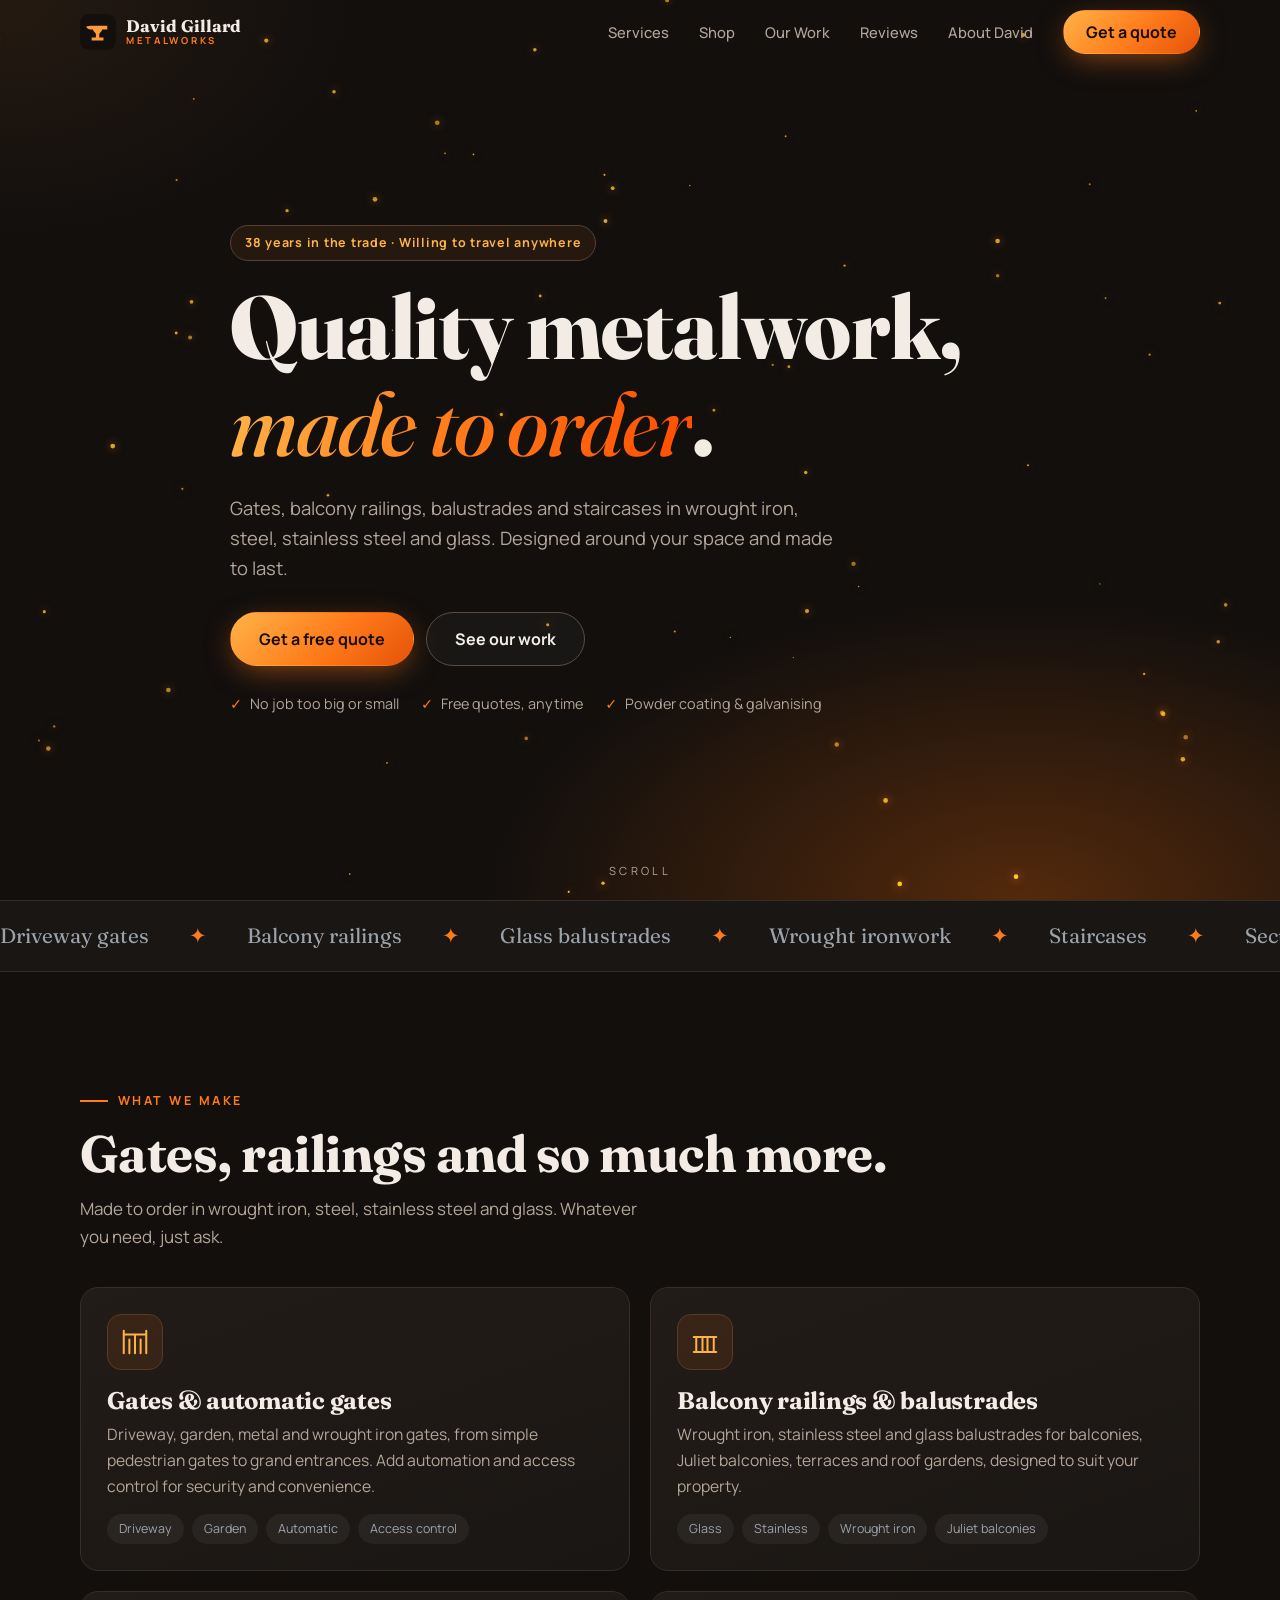
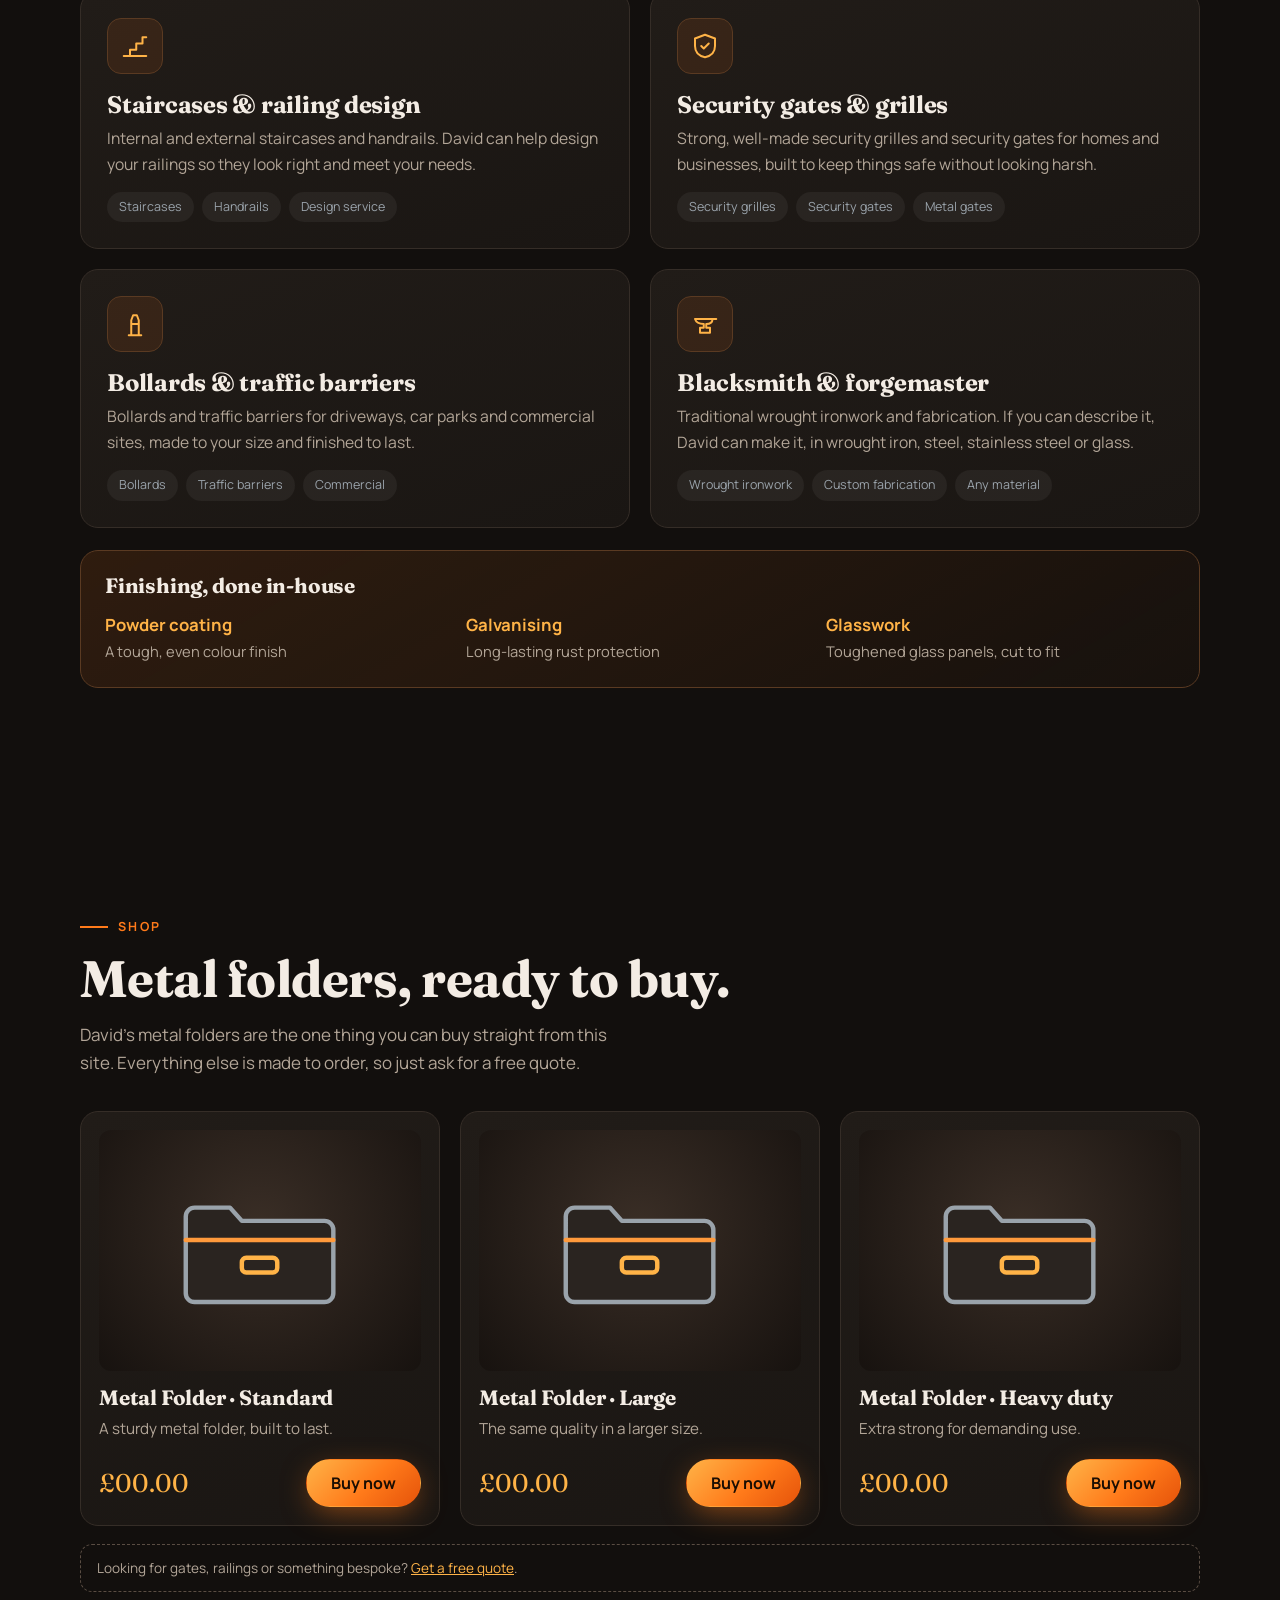
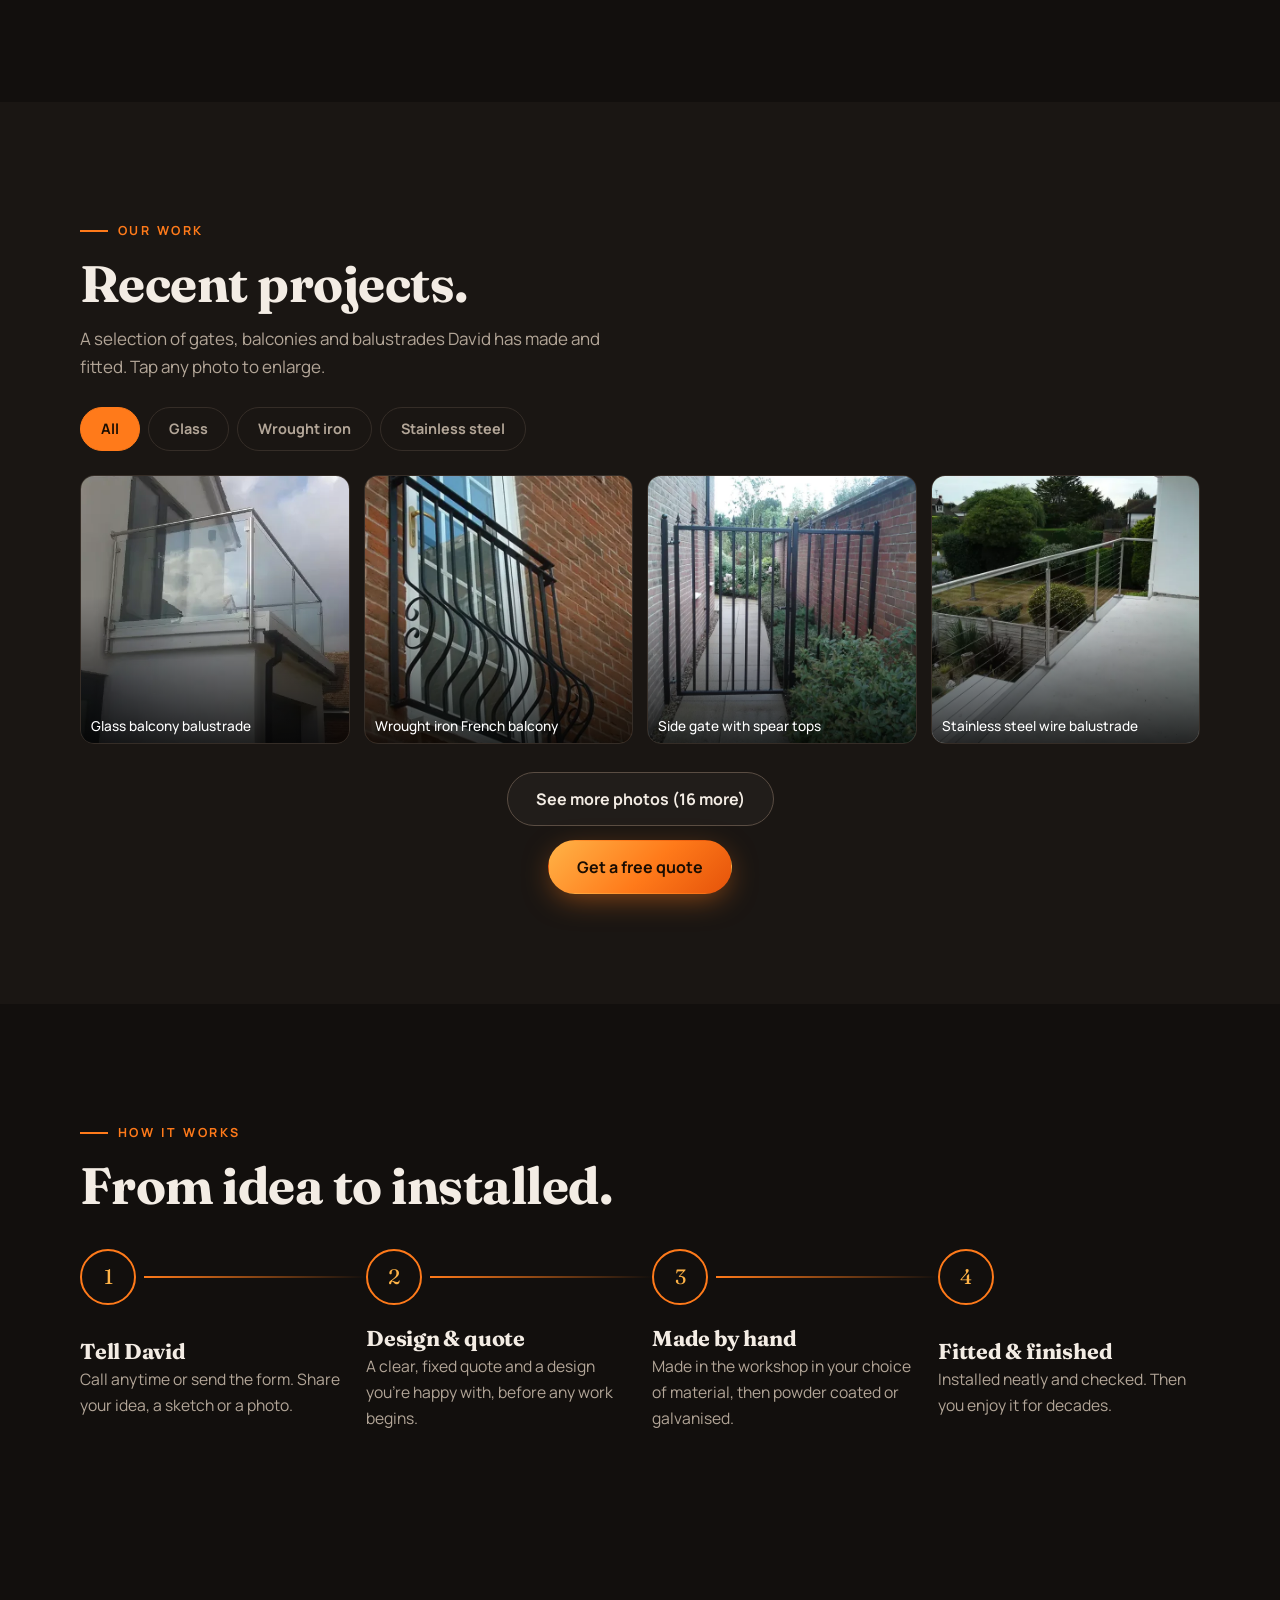
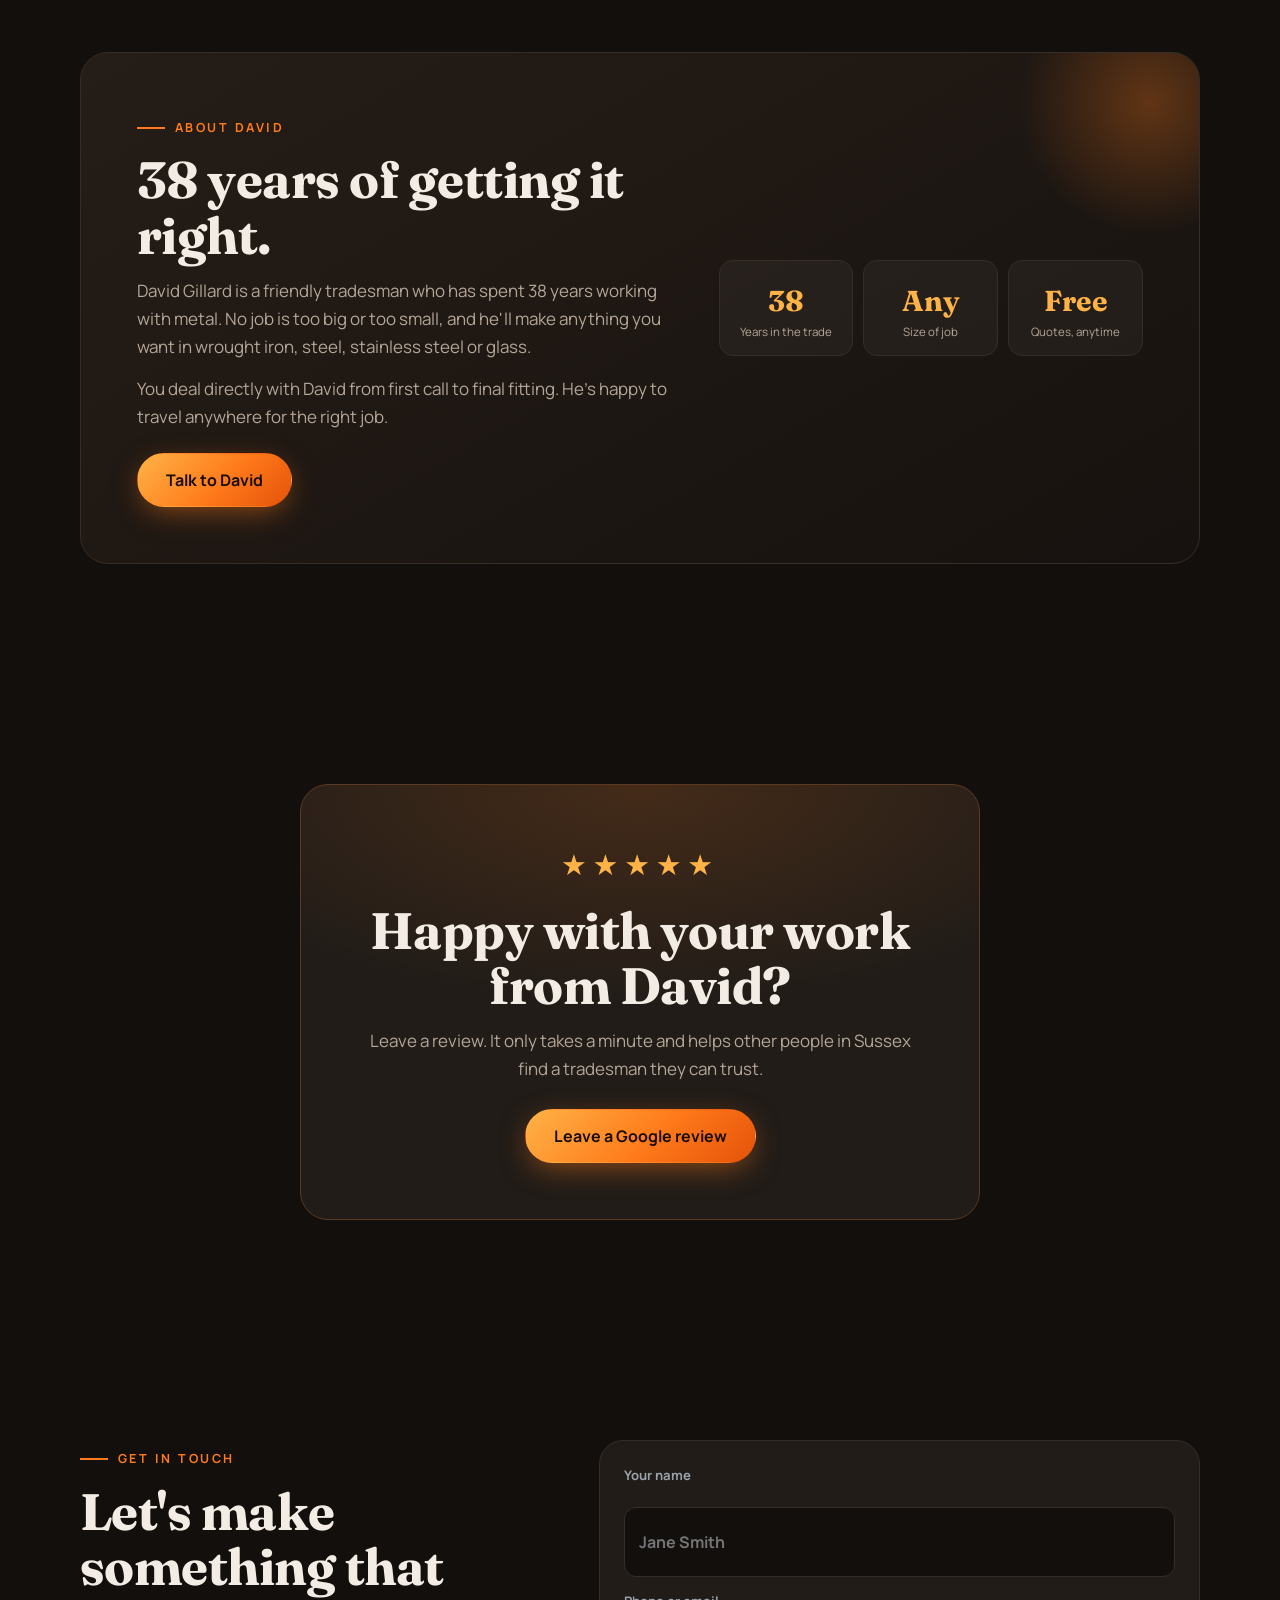
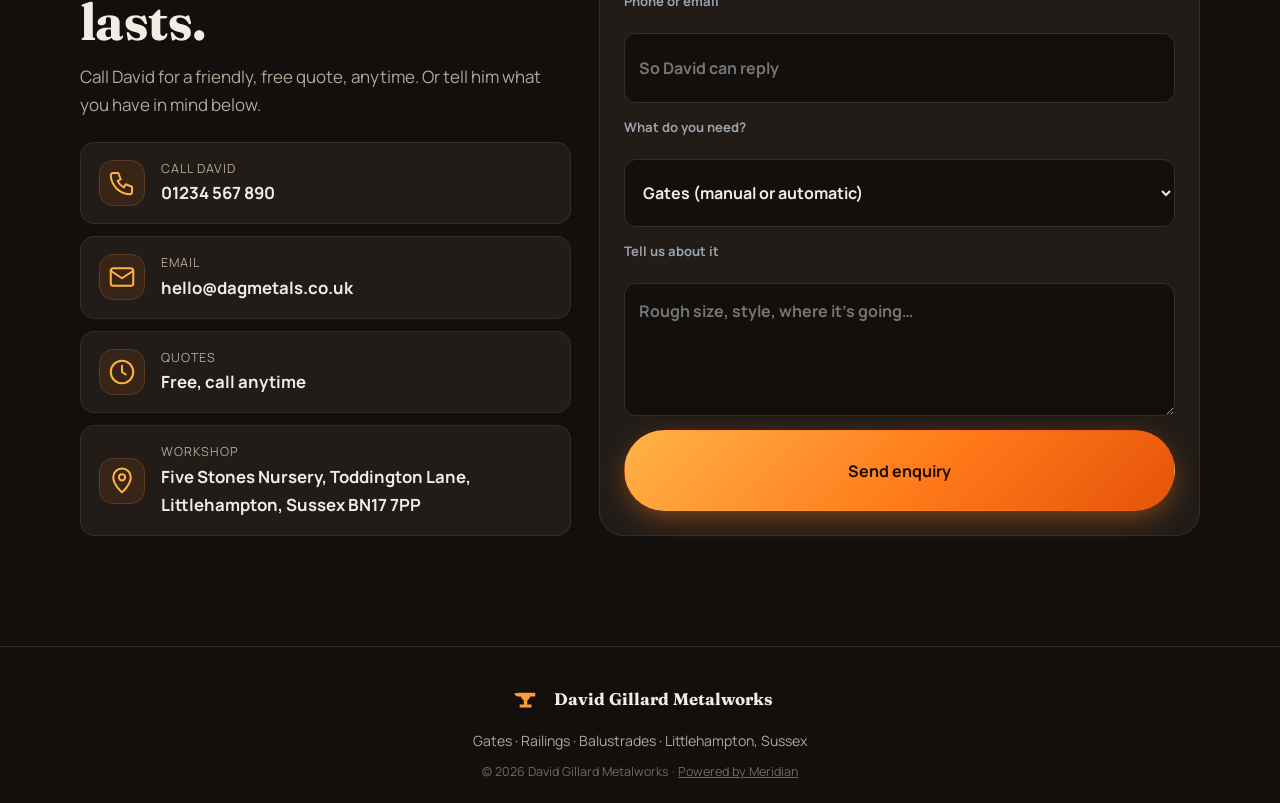
==== commit f43c053e: "Getting ready for dev" ====
--- a/index.html
+++ b/index.html
@@ -6,214 +6,36 @@
 <title>David Gillard Metalworks | Gates, Railings &amp; Balustrades, Littlehampton</title>
 <meta name="description" content="Gates, balcony railings, balustrades, staircases and security metalwork in wrought iron, steel, stainless steel and glass. 38 years in the trade, based in Littlehampton, West Sussex.">
 <meta name="theme-color" content="#120f0d">
+<link rel="icon" href="logo-icon.svg" type="image/svg+xml">
+<meta property="og:type" content="website">
+<meta property="og:title" content="David Gillard Metalworks | Gates, Railings &amp; Balustrades">
+<meta property="og:description" content="Gates, balcony railings, balustrades and staircases in wrought iron, steel, stainless steel and glass. 38 years in the trade. Free quotes.">
+<meta property="og:locale" content="en_GB">
+<script type="application/ld+json">
+{"@context":"https://schema.org","@type":"LocalBusiness","name":"David Gillard Metalworks","description":"Gates, balcony railings, balustrades, staircases and security metalwork in wrought iron, steel, stainless steel and glass.","address":{"@type":"PostalAddress","streetAddress":"Five Stones Nursery, Toddington Lane","addressLocality":"Littlehampton","addressRegion":"West Sussex","postalCode":"BN17 7PP","addressCountry":"GB"}}
+</script>
 <link rel="preconnect" href="https://fonts.googleapis.com">
 <link rel="preconnect" href="https://fonts.gstatic.com" crossorigin>
 <link href="https://fonts.googleapis.com/css2?family=Fraunces:opsz,wght@9..144,500;9..144,700;9..144,800&family=Manrope:wght@400;500;700&display=swap" rel="stylesheet">
-<style>
-:root{
-  --bg:#120f0d; --bg2:#1a1613; --card:#211c18; --line:#352d27;
-  --text:#f3ece4; --mute:#b3a698;
-  --ember:#ff7a1a; --ember2:#ffb347; --steel:#9aa3ab;
-  --r:18px;
-  --head:'Fraunces',Georgia,serif; --body:'Manrope',system-ui,sans-serif;
-}
-*{box-sizing:border-box;margin:0;padding:0}
-html{scroll-behavior:smooth;scroll-padding-top:70px}
-body{background:var(--bg);color:var(--text);font:400 1.0625rem/1.65 var(--body);-webkit-font-smoothing:antialiased;padding-bottom:76px;overflow-x:hidden}
-a{color:inherit;text-decoration:none}
-h1,h2,h3{font-family:var(--head);line-height:1.08;letter-spacing:-.01em}
-.wrap{width:min(1120px,100% - 40px);margin-inline:auto}
-section{padding:72px 0;position:relative}
-.eyebrow{display:inline-flex;gap:10px;align-items:center;font-size:.78rem;font-weight:700;letter-spacing:.2em;text-transform:uppercase;color:var(--ember)}
-.eyebrow::before{content:"";width:28px;height:2px;background:var(--ember)}
-h2{font-size:clamp(2rem,7vw,3.2rem);margin:14px 0 14px;font-weight:700}
-.lead{color:var(--mute);max-width:56ch}
-
-/* buttons */
-.btn{display:inline-flex;align-items:center;justify-content:center;gap:10px;min-height:54px;padding:0 28px;border-radius:999px;font-weight:700;font-size:1rem;border:1.5px solid transparent;cursor:pointer;transition:transform .2s,box-shadow .2s,background .2s;font-family:var(--body)}
-.btn:active{transform:scale(.97)}
-.btn-fire{background:linear-gradient(135deg,var(--ember2),var(--ember) 55%,#e5530a);color:#1a0d02;box-shadow:0 8px 30px -6px rgba(255,122,26,.55)}
-.btn-fire:hover{box-shadow:0 12px 40px -4px rgba(255,122,26,.75)}
-.btn-ghost{border-color:#5a4d43;color:var(--text);background:rgba(255,255,255,.03)}
-.btn-ghost:hover{border-color:var(--ember);color:var(--ember2)}
-
-/* header */
-header{position:fixed;inset:0 0 auto;z-index:50;transition:background .3s,backdrop-filter .3s,border-color .3s;border-bottom:1px solid transparent}
-header.solid{background:rgba(18,15,13,.85);backdrop-filter:blur(14px);border-color:var(--line)}
-.nav{display:flex;align-items:center;justify-content:space-between;height:64px}
-.logo{display:flex;align-items:center;gap:10px;font-family:var(--head);font-weight:700;font-size:1.05rem;line-height:1.1}
-.logo svg{width:34px;height:34px;flex:none}
-.logo small{display:block;font-family:var(--body);font-size:.6rem;letter-spacing:.28em;text-transform:uppercase;color:var(--ember);font-weight:700}
-.links{display:none}
-.burger{width:46px;height:46px;border-radius:50%;border:1px solid var(--line);background:rgba(255,255,255,.04);display:grid;place-content:center;gap:5px;cursor:pointer}
-.burger i{display:block;width:20px;height:2px;background:var(--text);transition:.3s}
-.burger.open i:nth-child(1){transform:translateY(7px) rotate(45deg)}
-.burger.open i:nth-child(2){opacity:0}
-.burger.open i:nth-child(3){transform:translateY(-7px) rotate(-45deg)}
-.drawer{position:fixed;inset:64px 0 0;background:rgba(18,15,13,.98);z-index:49;display:flex;flex-direction:column;padding:30px 28px;gap:6px;transform:translateY(-12px);opacity:0;pointer-events:none;transition:.3s}
-.drawer.open{transform:none;opacity:1;pointer-events:auto}
-.drawer a{font-family:var(--head);font-size:2rem;padding:12px 0;border-bottom:1px solid var(--line)}
-.drawer .btn{margin-top:22px;font-size:1rem}
-
-/* hero */
-.hero{min-height:100svh;display:flex;align-items:center;padding:100px 0 60px;overflow:hidden;background:
-  radial-gradient(900px 500px at 80% 100%,rgba(255,110,10,.28),transparent 60%),
-  radial-gradient(600px 400px at 0% 0%,rgba(255,150,60,.08),transparent 60%),var(--bg)}
-#sparks{position:absolute;inset:0;width:100%;height:100%;pointer-events:none}
-.hero .wrap{position:relative;display:grid;gap:34px}
-.badge{display:inline-block;border:1px solid #5a4030;background:rgba(255,122,26,.08);color:var(--ember2);padding:7px 14px;border-radius:999px;font-size:.78rem;font-weight:700;letter-spacing:.06em}
-h1{font-size:clamp(2.6rem,12.5vw,5.6rem);font-weight:800;margin:18px 0 20px}
-h1 em{font-style:italic;font-weight:500;background:linear-gradient(100deg,var(--ember2),var(--ember),#ff4d00);-webkit-background-clip:text;background-clip:text;color:transparent}
-.hero p.lead{font-size:1.15rem}
-.cta{display:flex;flex-direction:column;gap:12px;margin-top:28px}
-.trust{display:flex;flex-wrap:wrap;gap:8px 22px;margin-top:26px;color:var(--mute);font-size:.9rem}
-.trust span::before{content:"✓";color:var(--ember);font-weight:800;margin-right:8px}
-.gate-draw path{stroke-dasharray:var(--l,900);stroke-dashoffset:var(--l,900);animation:draw 2.6s .3s forwards cubic-bezier(.6,.1,.2,1)}
-@keyframes draw{to{stroke-dashoffset:0}}
-.scroll{position:absolute;bottom:20px;left:50%;translate:-50% 0;color:var(--mute);font-size:.7rem;letter-spacing:.3em;text-transform:uppercase;display:none}
-
-/* ticker */
-.ticker{border-block:1px solid var(--line);background:var(--bg2);overflow:hidden;padding:18px 0;white-space:nowrap}
-.ticker div{display:inline-flex;gap:40px;animation:tick 28s linear infinite;font-family:var(--head);font-size:1.3rem;color:var(--steel)}
-.ticker b{color:var(--ember);font-weight:500}
-@keyframes tick{to{transform:translateX(-50%)}}
-
-/* services */
-.grid{display:grid;gap:16px;margin-top:36px}
-.card{background:linear-gradient(160deg,var(--card),#1a1613);border:1px solid var(--line);border-radius:var(--r);padding:26px;position:relative;overflow:hidden;transition:transform .3s,border-color .3s}
-.card:hover{transform:translateY(-4px);border-color:#6b4a30}
-.card::before{content:"";position:absolute;top:0;left:0;right:0;height:2px;background:linear-gradient(90deg,transparent,var(--ember),transparent);opacity:0;transition:.3s}
-.card:hover::before{opacity:1}
-.ico{width:56px;height:56px;border-radius:14px;background:rgba(255,122,26,.1);border:1px solid #5a3a22;display:grid;place-items:center;margin-bottom:18px}
-.ico svg{width:30px;height:30px;stroke:var(--ember2);fill:none;stroke-width:1.6;stroke-linecap:round;stroke-linejoin:round}
-.card h3{font-size:1.5rem;margin-bottom:8px}
-.card p{color:var(--mute);font-size:.98rem}
-.card ul{list-style:none;margin-top:14px;display:flex;flex-wrap:wrap;gap:8px}
-.card li{font-size:.78rem;padding:5px 12px;border-radius:999px;background:rgba(255,255,255,.05);color:var(--steel)}
-
-/* work */
-.work{background:var(--bg2)}
-.tiles{display:grid;grid-template-columns:1fr 1fr;gap:12px;margin-top:34px}
-.tile{aspect-ratio:1/1.1;border-radius:var(--r);position:relative;overflow:hidden;border:1px solid var(--line);display:flex;align-items:flex-end;padding:14px;background:var(--c1)}
-.tile.tall{grid-row:span 2;aspect-ratio:auto}
-.tile svg{position:absolute;inset:0;width:100%;height:100%;opacity:.9}
-.tile span{position:relative;font-family:var(--head);font-size:1rem;text-shadow:0 2px 12px #000}
-.tile::after{content:"";position:absolute;inset:0;background:linear-gradient(transparent 45%,rgba(0,0,0,.75))}
-.tile span{z-index:2}
-.note{margin-top:18px;font-size:.85rem;color:var(--mute);border:1px dashed #5a4d43;border-radius:12px;padding:12px 16px}
-
-/* process */
-.steps{display:grid;gap:0;margin-top:36px;counter-reset:s;position:relative}
-.step{display:grid;grid-template-columns:56px 1fr;gap:18px;padding-bottom:30px;position:relative}
-.step:not(:last-child)::before{content:"";position:absolute;left:27px;top:56px;bottom:0;width:2px;background:linear-gradient(var(--ember),transparent)}
-.num{width:56px;height:56px;border-radius:50%;border:2px solid var(--ember);display:grid;place-items:center;font-family:var(--head);font-size:1.3rem;color:var(--ember2);background:var(--bg)}
-.step h3{font-size:1.35rem;margin:4px 0 4px}
-.step p{color:var(--mute);font-size:.98rem}
-
-/* about */
-.about .box{display:grid;gap:30px;background:linear-gradient(150deg,#251d17,#17120f);border:1px solid var(--line);border-radius:28px;padding:30px 24px;position:relative;overflow:hidden}
-.about .box::after{content:"";position:absolute;right:-80px;top:-80px;width:260px;height:260px;background:radial-gradient(closest-side,rgba(255,122,26,.3),transparent)}
-.stats{display:grid;grid-template-columns:repeat(3,1fr);gap:10px;position:relative}
-.stat{text-align:center;padding:16px 6px;border-radius:14px;background:rgba(255,255,255,.04);border:1px solid var(--line)}
-.stat b{display:block;font-family:var(--head);font-size:1.8rem;color:var(--ember2)}
-.stat small{font-size:.72rem;color:var(--mute);line-height:1.2;display:block}
-.about p+p{margin-top:14px}
-.about .lead{position:relative}
-
-/* contact */
-.contact .box{display:grid;gap:28px}
-.info{display:grid;gap:12px}
-.row{display:flex;gap:16px;align-items:center;padding:16px 18px;border-radius:14px;background:var(--card);border:1px solid var(--line)}
-.row .ico{margin:0;width:46px;height:46px;flex:none}
-.row small{display:block;color:var(--mute);font-size:.78rem;letter-spacing:.08em;text-transform:uppercase}
-.row b{font-size:1.05rem}
-form{display:grid;gap:14px;background:var(--card);border:1px solid var(--line);border-radius:24px;padding:24px}
-label{font-size:.82rem;font-weight:700;color:var(--steel);display:grid;gap:7px}
-input,select,textarea{font:inherit;color:var(--text);background:#120f0d;border:1.5px solid var(--line);border-radius:12px;padding:14px;min-height:52px;width:100%;transition:border-color .2s}
-input:focus,select:focus,textarea:focus{outline:none;border-color:var(--ember)}
-textarea{min-height:120px;resize:vertical}
-.sent{display:none;text-align:center;color:var(--ember2);font-weight:700;padding:10px}
-
-footer{border-top:1px solid var(--line);padding:34px 0 20px;color:var(--mute);font-size:.88rem;text-align:center}
-footer .logo{justify-content:center;margin-bottom:12px;color:var(--text)}
-
-/* sticky mobile bar */
-.dock{position:fixed;inset:auto 0 0;z-index:60;display:grid;grid-template-columns:1fr 1fr;gap:10px;padding:10px 14px calc(10px + env(safe-area-inset-bottom));background:rgba(18,15,13,.92);backdrop-filter:blur(14px);border-top:1px solid var(--line)}
-.dock .btn{min-height:52px;padding:0 10px}
-
-/* reveal */
-.rv{opacity:0;transform:translateY(24px);transition:opacity .8s,transform .8s}
-.rv.in{opacity:1;transform:none}
-@media (prefers-reduced-motion:reduce){*{animation:none!important;transition:none!important}.rv{opacity:1;transform:none}.gate-draw path{stroke-dashoffset:0}}
-
-/* desktop */
-@media (min-width:760px){
-  body{padding-bottom:0}
-  .dock,.burger,.drawer{display:none}
-  .links{display:flex;gap:30px;align-items:center;font-size:.92rem;font-weight:500;color:var(--mute)}
-  .links a:hover{color:var(--ember2)}
-  .links .btn{min-height:44px;padding:0 22px;color:#1a0d02}
-  .hero .wrap{max-width:820px}
-  .cta{flex-direction:row}
-  .scroll{display:block}
-  .grid{grid-template-columns:repeat(2,1fr);gap:20px}
-  .tiles{grid-template-columns:repeat(4,1fr);gap:16px}
-  .tile.tall{grid-row:span 2}
-  .steps{grid-template-columns:repeat(4,1fr);gap:24px}
-  .step{grid-template-columns:1fr;padding:0}
-  .step:not(:last-child)::before{left:64px;right:-24px;top:27px;bottom:auto;width:auto;height:2px;background:linear-gradient(90deg,var(--ember),transparent)}
-  .about .box{grid-template-columns:1.3fr 1fr;padding:56px;align-items:center}
-  .contact .box{grid-template-columns:.9fr 1.1fr}
-  section{padding:110px 0}
-}
-
-/* services finish */
-.finish{margin-top:22px;border:1px solid #5a3a22;border-radius:var(--r);padding:24px;background:linear-gradient(150deg,rgba(255,122,26,.12),rgba(255,122,26,.02))}
-.finish h3{font-size:1.3rem;margin-bottom:14px}
-.fin{display:grid;gap:12px}
-.fin div{display:flex;flex-direction:column}
-.fin b{color:var(--ember2);font-size:1.05rem}
-.fin span{color:var(--mute);font-size:.92rem}
-/* gallery */
-.filters{display:flex;gap:8px;overflow-x:auto;margin:26px -20px 0;padding:0 20px 6px;scrollbar-width:none}
-.filters::-webkit-scrollbar{display:none}
-.chip{flex:none;min-height:44px;padding:0 20px;border-radius:999px;border:1.5px solid var(--line);background:transparent;color:var(--mute);font:700 .9rem var(--body);cursor:pointer;transition:.2s}
-.chip.on{background:var(--ember);border-color:var(--ember);color:#1a0d02}
-.shots{display:grid;grid-template-columns:1fr 1fr;gap:10px;margin-top:18px}
-.shot{position:relative;aspect-ratio:1;border-radius:14px;overflow:hidden;border:1px solid var(--line);background:var(--card);padding:0;cursor:zoom-in;display:block}
-.shot img{position:absolute;inset:0;width:100%;height:100%;object-fit:cover;display:block;transition:transform .5s}
-.shot:hover img{transform:scale(1.06)}
-.shot::after{content:"";position:absolute;inset:45% 0 0;background:linear-gradient(transparent,rgba(0,0,0,.8))}
-.shot span{position:absolute;left:10px;right:10px;bottom:8px;z-index:2;text-align:left;font:500 .78rem/1.25 var(--body);color:#fff}
-.shot[hidden]{display:none}
-.cta-row{margin-top:28px;text-align:center}
-#more[hidden]{display:none}
-.lb{position:fixed;inset:0;z-index:100;background:rgba(10,8,7,.99);display:none;align-items:center;justify-content:center;flex-direction:column;padding:60px 12px 70px}
-.lb.open{display:flex}
-.lb img{max-width:100%;max-height:100%;object-fit:contain;border-radius:10px}
-.lb p{position:absolute;bottom:22px;left:0;right:0;text-align:center;color:var(--mute);font-size:.92rem;padding:0 70px}
-.lb-x,.lb-n{position:absolute;width:48px;height:48px;border-radius:50%;border:1px solid var(--line);background:rgba(255,255,255,.08);color:#fff;font-size:1.8rem;line-height:1;cursor:pointer;display:grid;place-items:center}
-.lb-x{top:12px;right:12px}.lb-p{left:8px;top:50%}.lb-nx{right:8px;top:50%}
-@media (min-width:760px){.shots{grid-template-columns:repeat(4,1fr);gap:14px}.fin{grid-template-columns:repeat(3,1fr)}.filters{margin-inline:0;padding-inline:0}.shot span{font-size:.85rem}}
-</style>
+<link rel="stylesheet" href="css/styles.css">
 </head>
-<body>
-
-<header id="top">
+<body id="top">
+
+<header>
   <div class="wrap nav">
     <a href="#top" class="logo" aria-label="David Gillard Metalworks home">
-      <svg viewBox="0 0 40 40" fill="none" stroke="#ff9a3c" stroke-width="2.2" stroke-linecap="round"><path d="M6 33h28M10 33l2-9h16l2 9M20 24V10M14 10h12M20 10c-4-4-8-1-6 3M20 10c4-4 8-1 6 3"/></svg>
+      <img src="logo-icon.svg" alt="" width="36" height="36" style="border-radius:9px">
       <span>David Gillard<small>Metalworks</small></span>
     </a>
     <nav class="links">
-      <a href="#services">Services</a><a href="#work">Our Work</a><a href="#process">How It Works</a><a href="#about">About David</a>
+      <a href="#services">Services</a><a href="#shop">Shop</a><a href="#work">Our Work</a><a href="#reviews">Reviews</a><a href="#about">About David</a>
       <a href="#contact" class="btn btn-fire">Get a quote</a>
     </nav>
     <button class="burger" aria-label="Menu" aria-expanded="false"><span style="display:grid;gap:5px"><i></i><i></i><i></i></span></button>
   </div>
 </header>
 <div class="drawer" id="drawer">
-  <a href="#services">Services</a><a href="#work">Our Work</a><a href="#process">How It Works</a><a href="#about">About David</a><a href="#contact">Contact</a>
+  <a href="#services">Services</a><a href="#shop">Shop</a><a href="#work">Our Work</a><a href="#reviews">Reviews</a><a href="#about">About David</a><a href="#contact">Contact</a>
   <a class="btn btn-fire" href="tel:01234567890" style="font-family:var(--body);font-size:1.05rem;border:0">Call David</a>
 </div>
 
@@ -273,6 +95,33 @@
   </div>
 </section>
 
+<section id="shop">
+  <div class="wrap">
+    <div class="rv"><span class="eyebrow">Shop</span>
+    <h2>Metal folders, ready to buy.</h2>
+    <p class="lead">David's metal folders are the one thing you can buy straight from this site. Everything else is made to order, so just ask for a free quote.</p></div>
+    <div class="prods">
+      <article class="prod rv">
+        <div class="pimg"><svg viewBox="0 0 120 90" fill="none" stroke-linecap="round" stroke-linejoin="round" aria-hidden="true"><path d="M10 22a6 6 0 0 1 6-6h24l8 9h56a6 6 0 0 1 6 6v43a6 6 0 0 1-6 6H16a6 6 0 0 1-6-6z" fill="#2a2420" stroke="#9aa3ab" stroke-width="3"/><path d="M10 38h100" stroke="#ff9a3c" stroke-width="3"/><rect x="48" y="50" width="24" height="10" rx="3" stroke="#ffb347" stroke-width="3"/></svg></div>
+        <h3>Metal Folder · Standard</h3><p>A sturdy metal folder, built to last.</p>
+        <div class="pbuy"><span class="price">£00.00</span><button type="button" class="btn btn-fire buy" data-product="Metal Folder · Standard">Buy now</button></div>
+      </article>
+      <article class="prod rv">
+        <div class="pimg"><svg viewBox="0 0 120 90" fill="none" stroke-linecap="round" stroke-linejoin="round" aria-hidden="true"><path d="M10 22a6 6 0 0 1 6-6h24l8 9h56a6 6 0 0 1 6 6v43a6 6 0 0 1-6 6H16a6 6 0 0 1-6-6z" fill="#2a2420" stroke="#9aa3ab" stroke-width="3"/><path d="M10 38h100" stroke="#ff9a3c" stroke-width="3"/><rect x="48" y="50" width="24" height="10" rx="3" stroke="#ffb347" stroke-width="3"/></svg></div>
+        <h3>Metal Folder · Large</h3><p>The same quality in a larger size.</p>
+        <div class="pbuy"><span class="price">£00.00</span><button type="button" class="btn btn-fire buy" data-product="Metal Folder · Large">Buy now</button></div>
+      </article>
+      <article class="prod rv">
+        <div class="pimg"><svg viewBox="0 0 120 90" fill="none" stroke-linecap="round" stroke-linejoin="round" aria-hidden="true"><path d="M10 22a6 6 0 0 1 6-6h24l8 9h56a6 6 0 0 1 6 6v43a6 6 0 0 1-6 6H16a6 6 0 0 1-6-6z" fill="#2a2420" stroke="#9aa3ab" stroke-width="3"/><path d="M10 38h100" stroke="#ff9a3c" stroke-width="3"/><rect x="48" y="50" width="24" height="10" rx="3" stroke="#ffb347" stroke-width="3"/></svg></div>
+        <h3>Metal Folder · Heavy duty</h3><p>Extra strong for demanding use.</p>
+        <div class="pbuy"><span class="price">£00.00</span><button type="button" class="btn btn-fire buy" data-product="Metal Folder · Heavy duty">Buy now</button></div>
+      </article>
+    </div>
+    <!-- TODO: wire up the Buy now buttons once checkout is decided. They currently do nothing. -->
+    <p class="note" style="margin-top:18px">Looking for gates, railings or something bespoke? <a href="#contact" style="color:var(--ember2);text-decoration:underline">Get a free quote</a>.</p>
+  </div>
+</section>
+
 <section id="work" class="work">
   <div class="wrap">
     <div class="rv"><span class="eyebrow">Our work</span>
@@ -281,7 +130,7 @@
     <div class="filters rv" role="tablist">
       <button class="chip on" data-f="all">All</button><button class="chip" data-f="glass">Glass</button><button class="chip" data-f="iron">Wrought iron</button><button class="chip" data-f="stainless">Stainless steel</button>
     </div>
-    <div class="shots" id="shots"><button class="shot" data-cat="glass" data-cap="Glass balcony balustrade" aria-label="View: Glass balcony balustrade"><img src="[data-uri]" alt="Glass balcony balustrade"><span>Glass balcony balustrade</span></button><button class="shot" data-cat="iron" data-cap="Wrought iron French balcony" aria-label="View: Wrought iron French balcony"><img src="[data-uri]" alt="Wrought iron French balcony"><span>Wrought iron French balcony</span></button><button class="shot" data-cat="iron" data-cap="Side gate with spear tops" aria-label="View: Side gate with spear tops"><img src="[data-uri]" alt="Side gate with spear tops"><span>Side gate with spear tops</span></button><button class="shot" data-cat="stainless" data-cap="Stainless steel wire balustrade" aria-label="View: Stainless steel wire balustrade"><img src="[data-uri]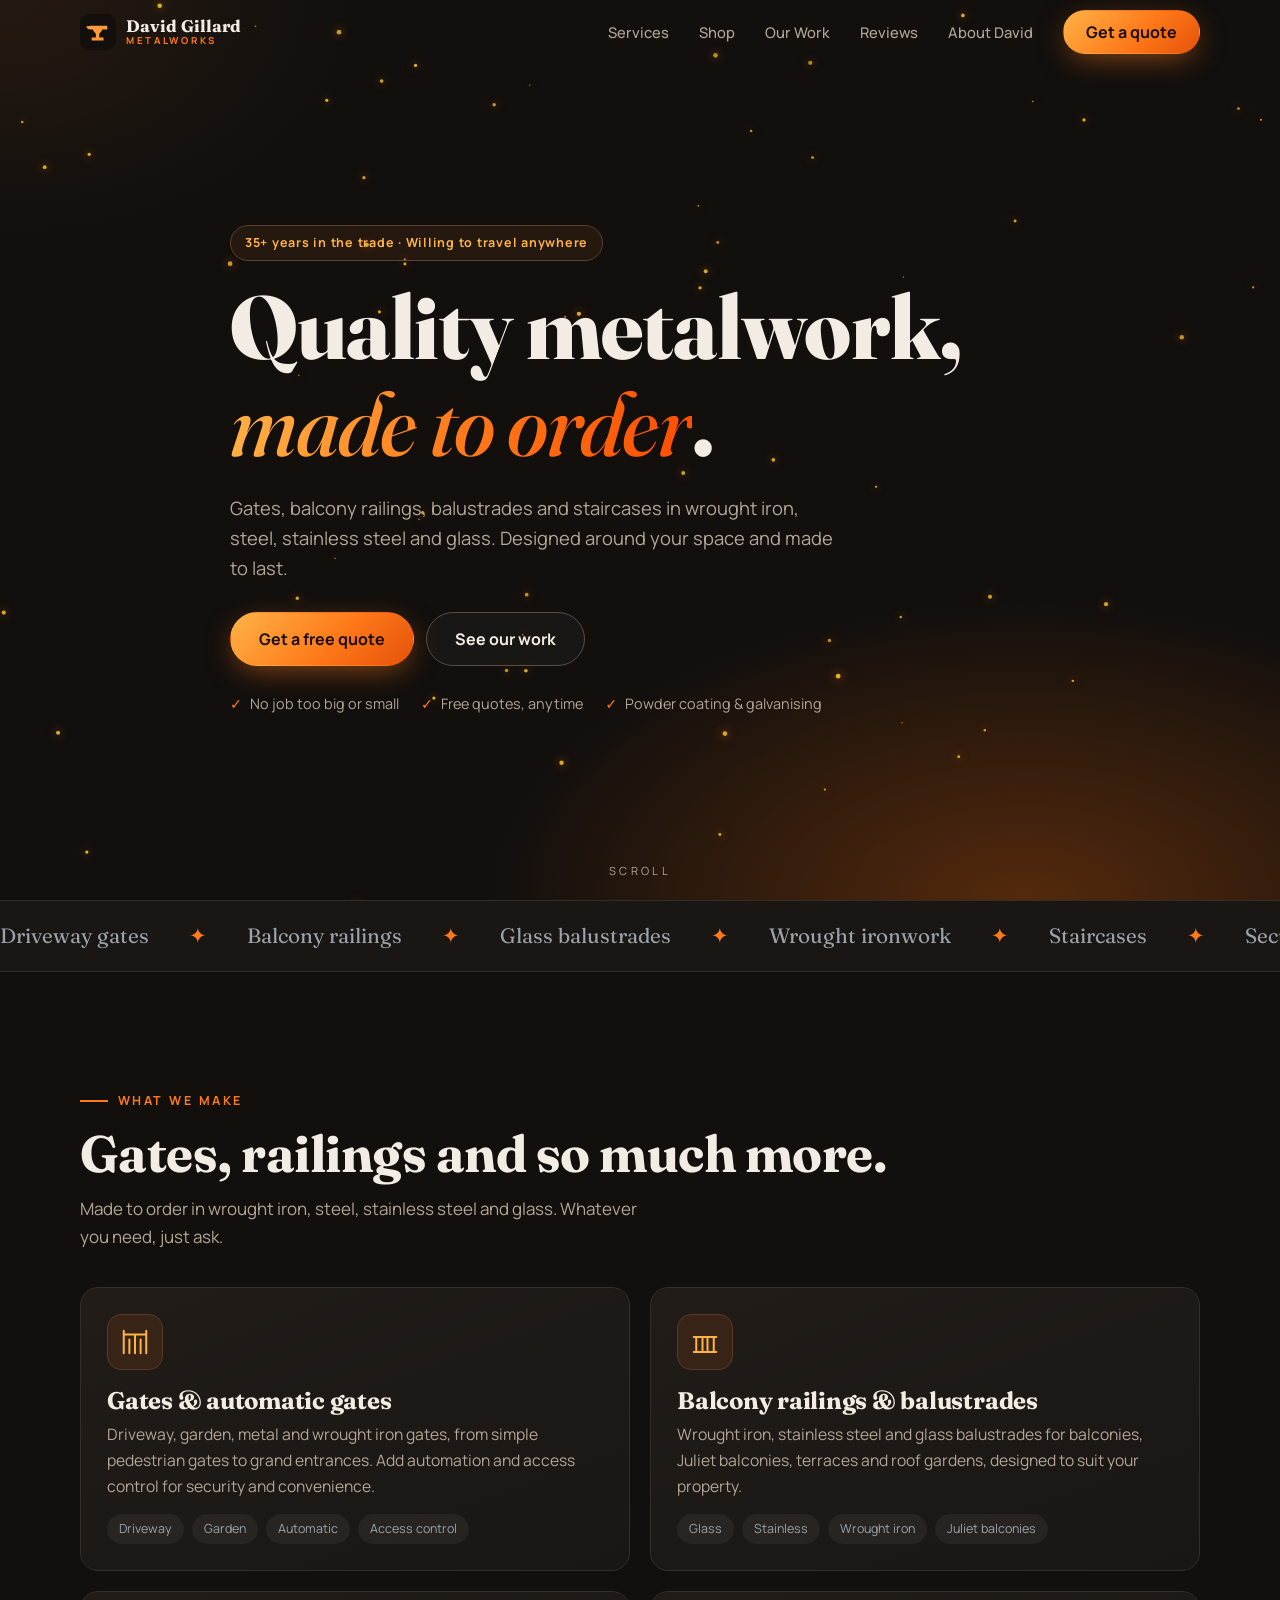
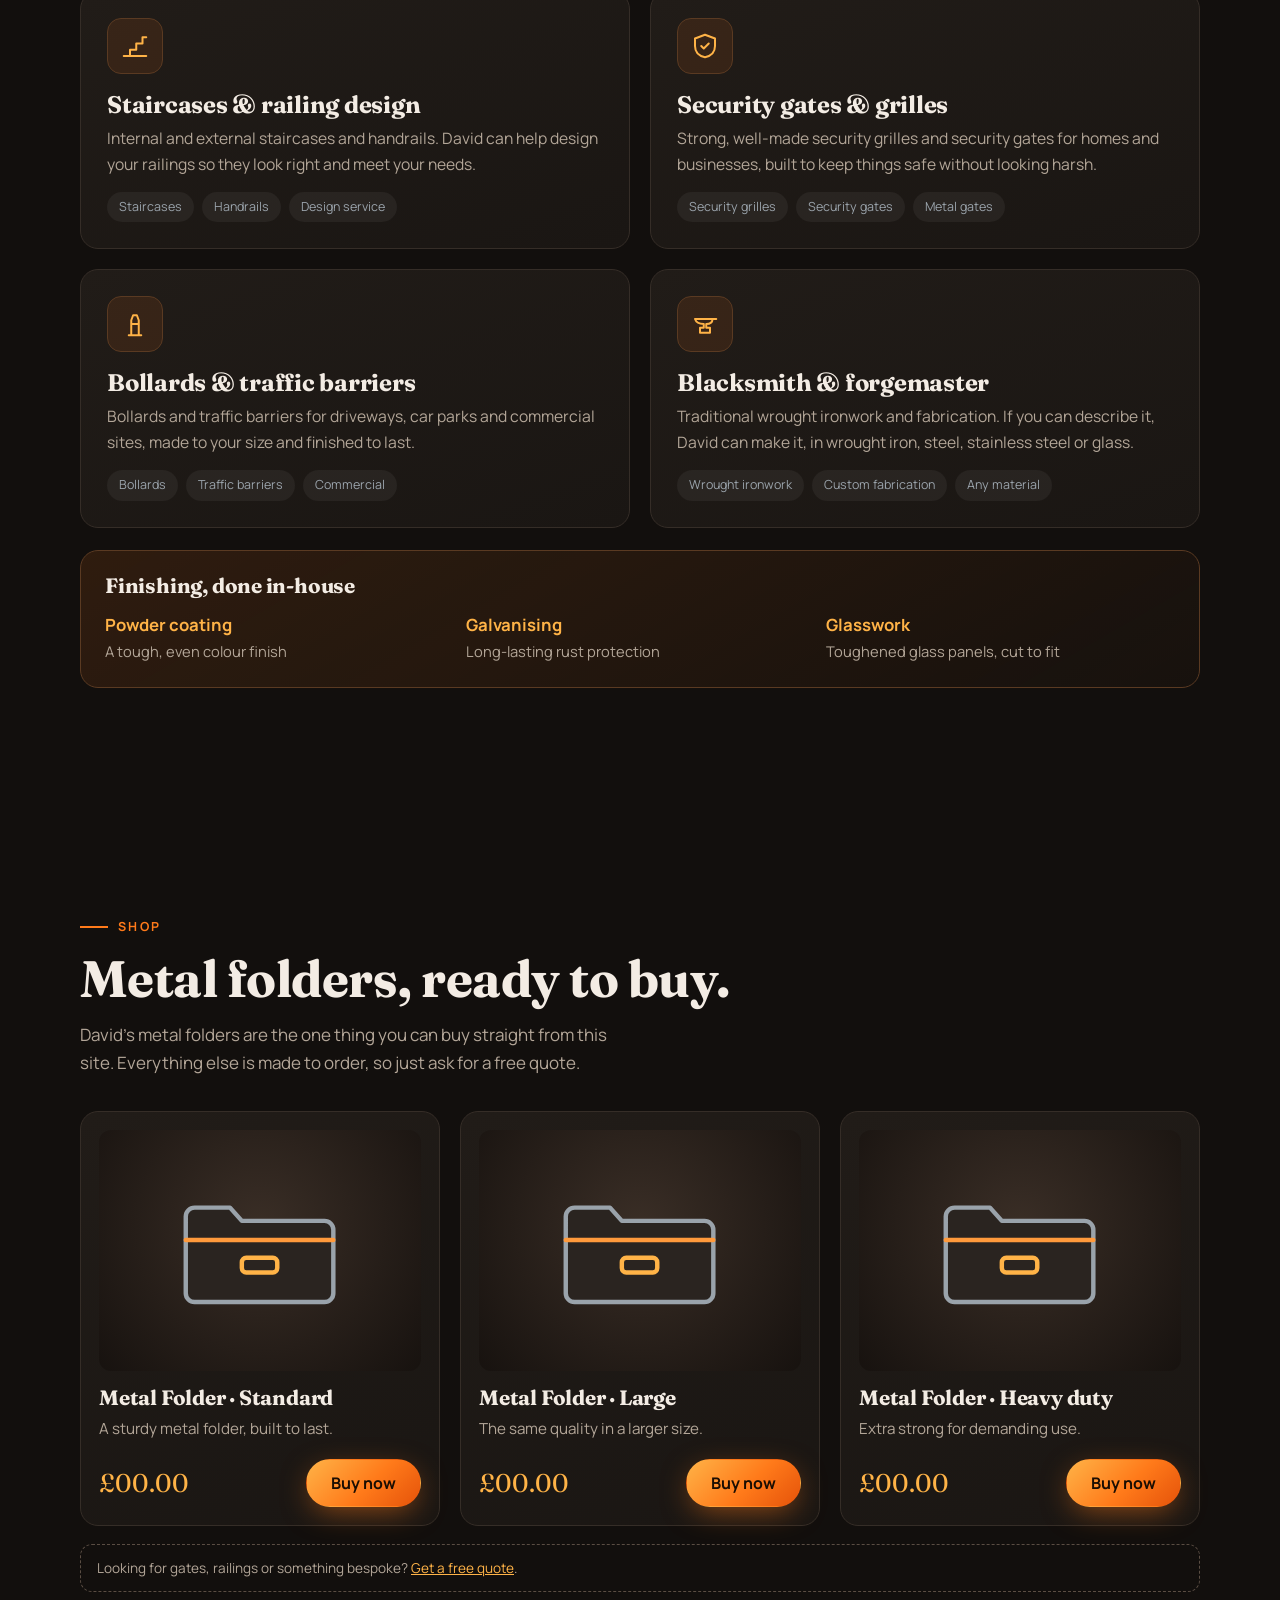
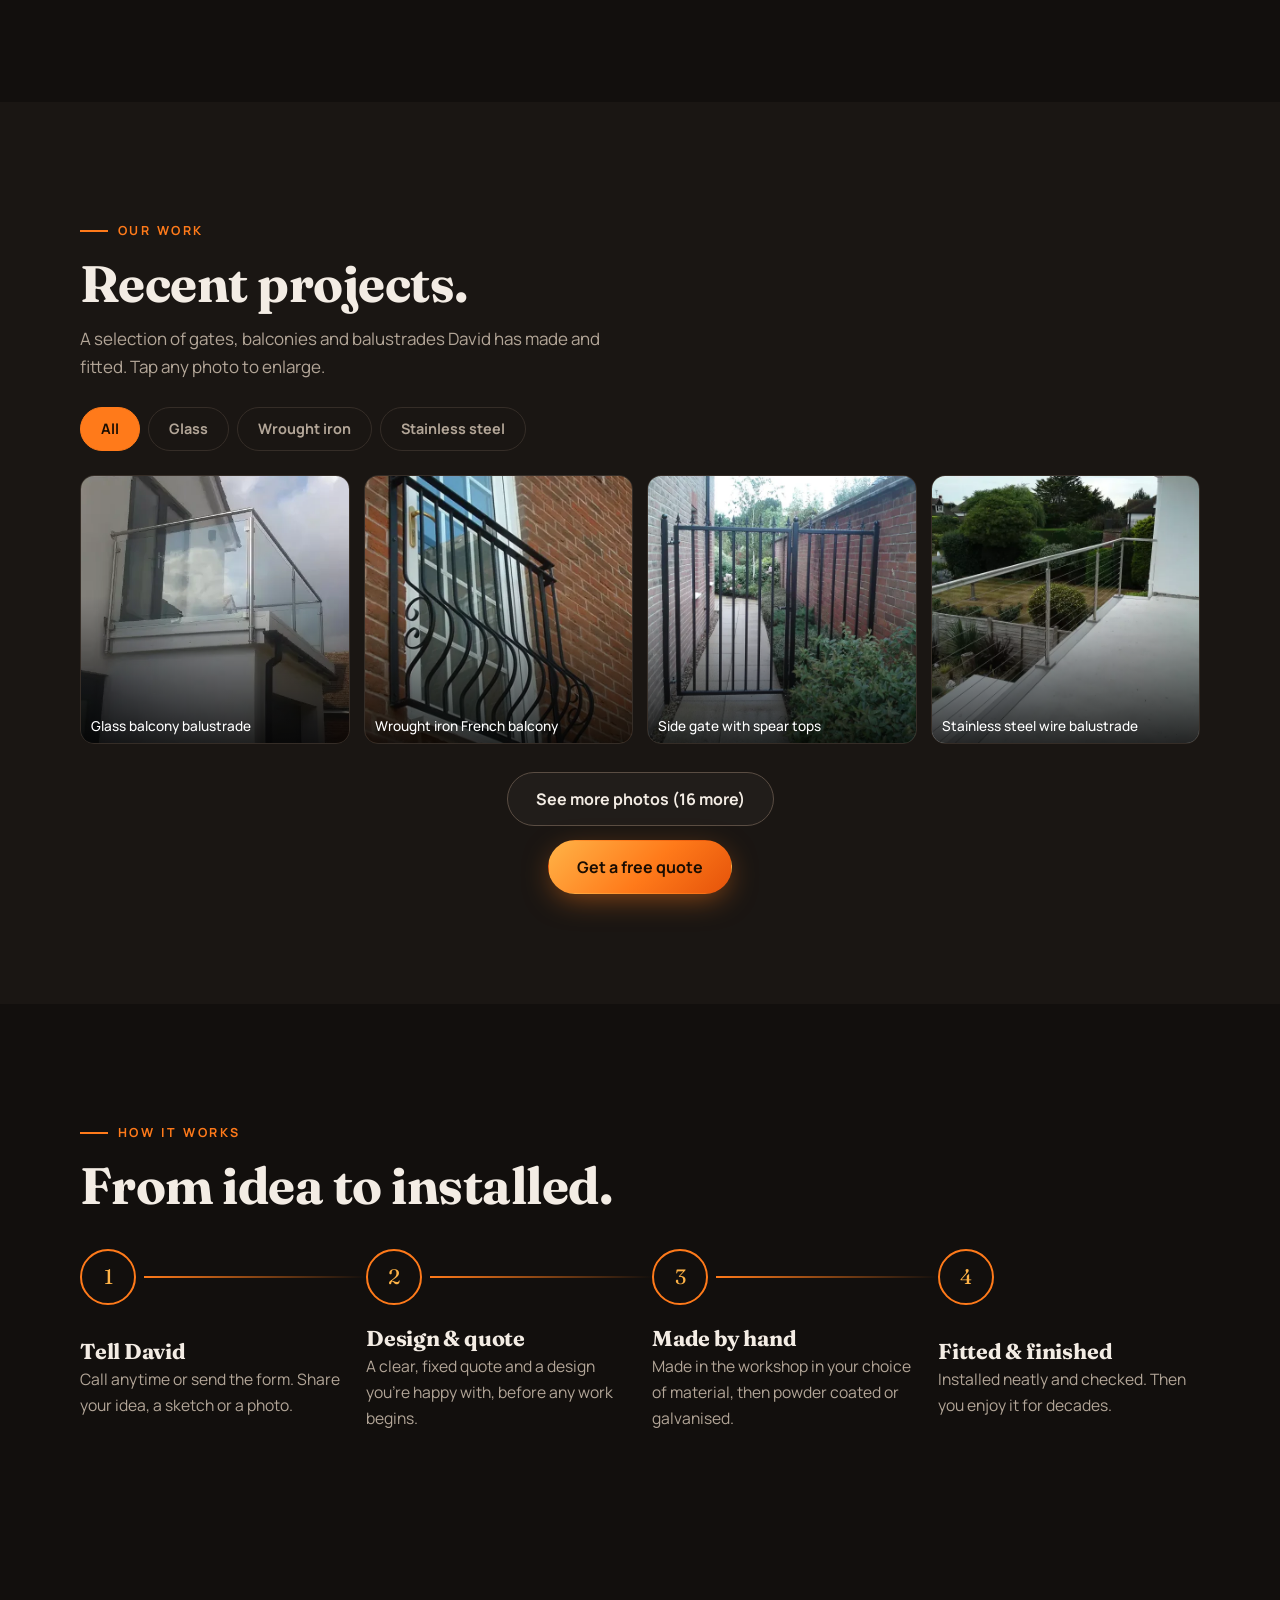
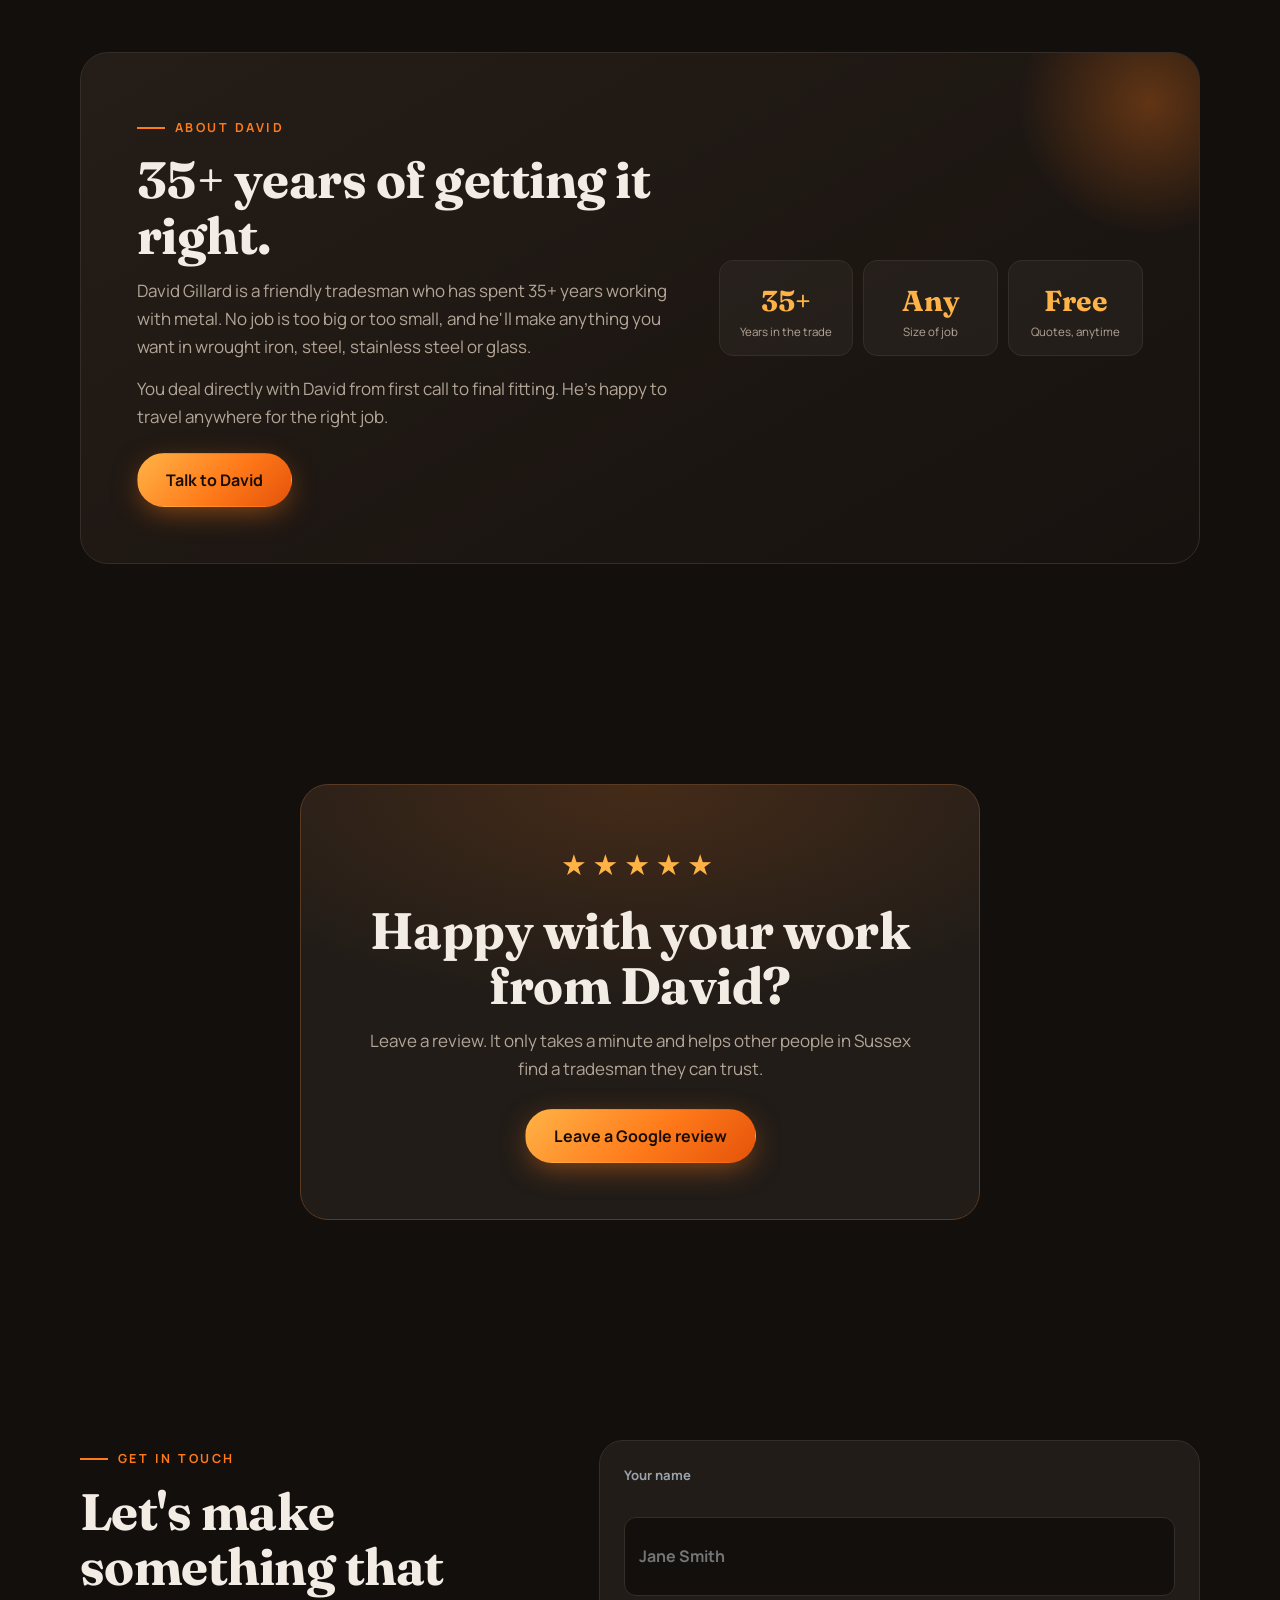
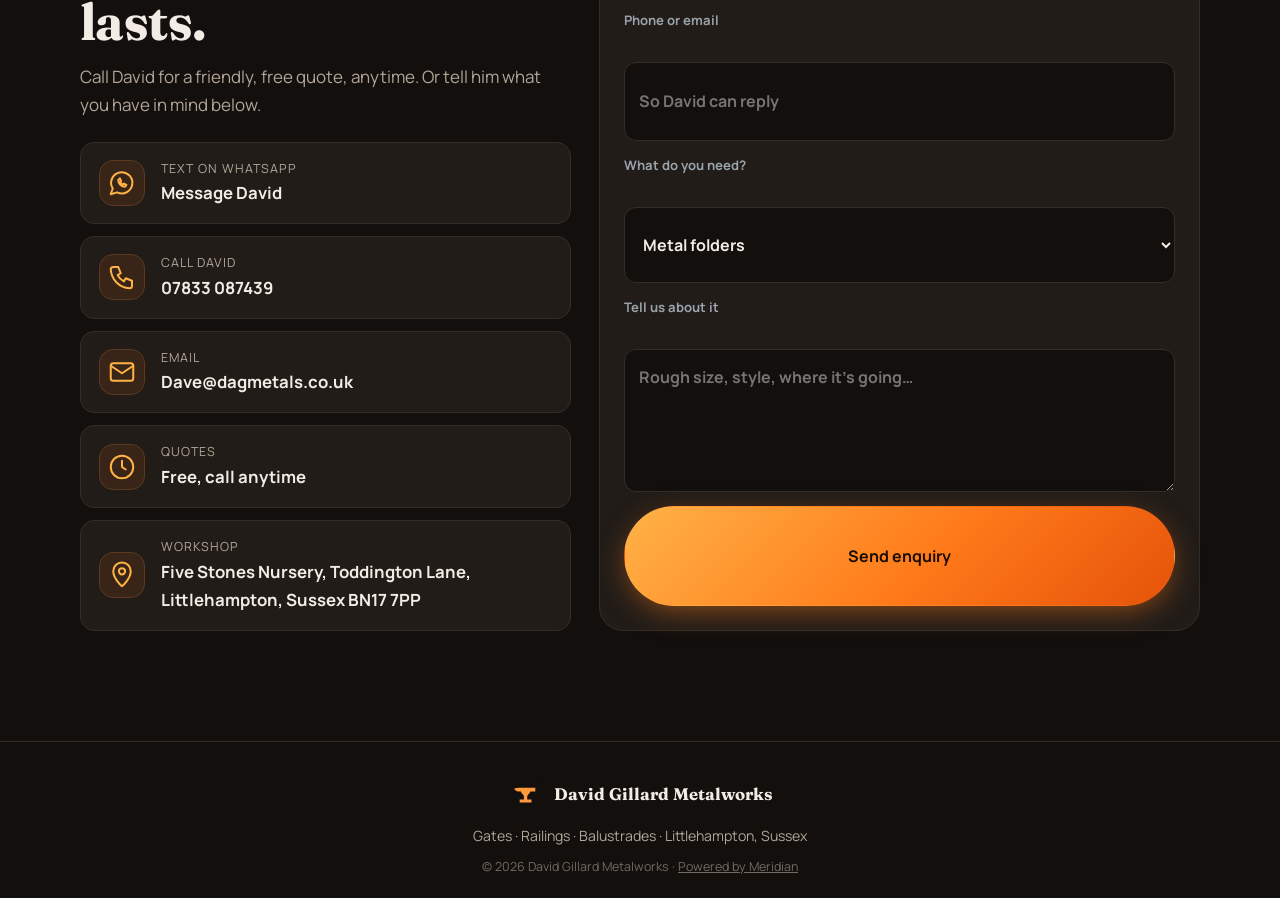
==== commit ca5ce8bc: "contact" ====
--- a/index.html
+++ b/index.html
@@ -4,12 +4,12 @@
 <meta charset="utf-8">
 <meta name="viewport" content="width=device-width,initial-scale=1,viewport-fit=cover">
 <title>David Gillard Metalworks | Gates, Railings &amp; Balustrades, Littlehampton</title>
-<meta name="description" content="Gates, balcony railings, balustrades, staircases and security metalwork in wrought iron, steel, stainless steel and glass. 38 years in the trade, based in Littlehampton, West Sussex.">
+<meta name="description" content="Gates, balcony railings, balustrades, staircases and security metalwork in wrought iron, steel, stainless steel and glass. 35+ years in the trade, based in Littlehampton, West Sussex.">
 <meta name="theme-color" content="#120f0d">
 <link rel="icon" href="logo-icon.svg" type="image/svg+xml">
 <meta property="og:type" content="website">
 <meta property="og:title" content="David Gillard Metalworks | Gates, Railings &amp; Balustrades">
-<meta property="og:description" content="Gates, balcony railings, balustrades and staircases in wrought iron, steel, stainless steel and glass. 38 years in the trade. Free quotes.">
+<meta property="og:description" content="Gates, balcony railings, balustrades and staircases in wrought iron, steel, stainless steel and glass. 35+ years in the trade. Free quotes.">
 <meta property="og:locale" content="en_GB">
 <script type="application/ld+json">
 {"@context":"https://schema.org","@type":"LocalBusiness","name":"David Gillard Metalworks","description":"Gates, balcony railings, balustrades, staircases and security metalwork in wrought iron, steel, stainless steel and glass.","address":{"@type":"PostalAddress","streetAddress":"Five Stones Nursery, Toddington Lane","addressLocality":"Littlehampton","addressRegion":"West Sussex","postalCode":"BN17 7PP","addressCountry":"GB"}}
@@ -36,7 +36,7 @@
 </header>
 <div class="drawer" id="drawer">
   <a href="#services">Services</a><a href="#shop">Shop</a><a href="#work">Our Work</a><a href="#reviews">Reviews</a><a href="#about">About David</a><a href="#contact">Contact</a>
-  <a class="btn btn-fire" href="tel:01234567890" style="font-family:var(--body);font-size:1.05rem;border:0">Call David</a>
+  <a class="btn btn-fire" href="tel:07833087439" style="font-family:var(--body);font-size:1.05rem;border:0">Call David</a>
 </div>
 
 <main>
@@ -44,7 +44,7 @@
   <canvas id="sparks"></canvas>
   <div class="wrap">
     <div>
-      <span class="badge">38 years in the trade · Willing to travel anywhere</span>
+      <span class="badge">35+ years in the trade · Willing to travel anywhere</span>
       <h1>Quality metalwork, <em>made to order</em>.</h1>
       <p class="lead">Gates, balcony railings, balustrades and staircases in wrought iron, steel, stainless steel and glass. Designed around your space and made to last.</p>
       <div class="cta">
@@ -161,13 +161,13 @@
   <div class="wrap"><div class="box rv">
     <div style="position:relative">
       <span class="eyebrow">About David</span>
-      <h2>38 years of getting it right.</h2>
-      <p class="lead">David Gillard is a friendly tradesman who has spent 38 years working with metal. No job is too big or too small, and he'll make anything you want in wrought iron, steel, stainless steel or glass.</p>
+      <h2>35+ years of getting it right.</h2>
+      <p class="lead">David Gillard is a friendly tradesman who has spent 35+ years working with metal. No job is too big or too small, and he'll make anything you want in wrought iron, steel, stainless steel or glass.</p>
       <p class="lead">You deal directly with David from first call to final fitting. He's happy to travel anywhere for the right job.</p>
       <p style="margin-top:22px"><a href="#contact" class="btn btn-fire">Talk to David</a></p>
     </div>
     <div class="stats">
-      <div class="stat"><b>38</b><small>Years in the trade</small></div>
+      <div class="stat"><b>35+</b><small>Years in the trade</small></div>
       <div class="stat"><b>Any</b><small>Size of job</small></div>
       <div class="stat"><b>Free</b><small>Quotes, anytime</small></div>
     </div>
@@ -179,7 +179,7 @@
     <div class="stars" aria-hidden="true">★★★★★</div>
     <h2>Happy with your work from David?</h2>
     <p class="lead">Leave a review. It only takes a minute and helps other people in Sussex find a tradesman they can trust.</p>
-    <a class="btn btn-fire" href="https://www.google.com/search?q=david+gillard+metalworks&oq=david&gs_lcrp=EgZjaHJvbWUqBggAEEUYOzIGCAAQRRg7MgYIARBFGDkyDQgCEC4YgwEYsQMYgAQyCggDEC4YsQMYgAQyEAgEEC4YxwEYsQMY0QMYgAQyEAgFEAAYgwEYsQMYgAQYigUyBggGEEUYPDIGCAcQRRg80gEIMTAyOGowajSoAgOwAgHxBYHjVrnZjygB&sourceid=chrome&source=chrome.ob&ie=UTF-8" target="_blank" rel="noopener">Leave a Google review</a>
+    <a class="btn btn-fire" href="https://www.google.com/search?q=david+gillard+metalworks&amp;oq=david&amp;gs_lcrp=EgZjaHJvbWUqBggAEEUYOzIGCAAQRRg7MgYIARBFGDkyDQgCEC4YgwEYsQMYgAQyCggDEC4YsQMYgAQyEAgEEC4YxwEYsQMY0QMYgAQyEAgFEAAYgwEYsQMYgAQYigUyBggGEEUYPDIGCAcQRRg80gEIMTAyOGowajSoAgOwAgHxBYHjVrnZjygB&amp;sourceid=chrome&amp;source=chrome.ob&amp;ie=UTF-8#lrd=0x4875a5af1927bc4b:0x24650157d015daad,3,,,," target="_blank" rel="noopener">Leave a Google review</a>
   </div></div>
 </section>
 
@@ -190,8 +190,9 @@
       <h2>Let's make something that lasts.</h2>
       <p class="lead" style="margin-bottom:22px">Call David for a friendly, free quote, anytime. Or tell him what you have in mind below.</p>
       <div class="info">
-        <a class="row" href="tel:01234567890"><div class="ico"><svg viewBox="0 0 24 24"><path d="M5 4h4l2 5-2.5 1.5a11 11 0 0 0 5 5L15 13l5 2v4a2 2 0 0 1-2 2A16 16 0 0 1 3 6a2 2 0 0 1 2-2"/></svg></div><div><small>Call David</small><b>01234 567 890</b></div></a>
-        <a class="row" href="mailto:hello@dagmetals.co.uk"><div class="ico"><svg viewBox="0 0 24 24"><rect x="3" y="5" width="18" height="14" rx="2"/><path d="m3 7 9 6 9-6"/></svg></div><div><small>Email</small><b>hello@dagmetals.co.uk</b></div></a>
+        <a class="row" href="https://wa.me/447833087439?text=Hi%20David%2C%20I'd%20like%20a%20quote%20please." target="_blank" rel="noopener"><div class="ico"><svg viewBox="0 0 24 24"><path d="M3 21l1.6-4.6A8.5 8.5 0 1 1 8 19.5z"/><path d="M9 9.5c0 3 2.5 5.5 5.5 5.5l1-1.5-2-1-1 .7c-.8-.4-1.5-1.1-1.9-1.9l.7-1-1-2z"/></svg></div><div><small>Text on WhatsApp</small><b>Message David</b></div></a>
+        <a class="row" href="tel:07833087439"><div class="ico"><svg viewBox="0 0 24 24"><path d="M5 4h4l2 5-2.5 1.5a11 11 0 0 0 5 5L15 13l5 2v4a2 2 0 0 1-2 2A16 16 0 0 1 3 6a2 2 0 0 1 2-2"/></svg></div><div><small>Call David</small><b>07833 087439</b></div></a>
+        <a class="row" href="mailto:Dave@dagmetals.co.uk"><div class="ico"><svg viewBox="0 0 24 24"><rect x="3" y="5" width="18" height="14" rx="2"/><path d="m3 7 9 6 9-6"/></svg></div><div><small>Email</small><b>Dave@dagmetals.co.uk</b></div></a>
         <div class="row"><div class="ico"><svg viewBox="0 0 24 24"><circle cx="12" cy="12" r="9"/><path d="M12 7v5l3 2"/></svg></div><div><small>Quotes</small><b>Free, call anytime</b></div></div>
         <a class="row" href="https://www.google.com/maps/search/?api=1&query=Five+Stones+Nursery+Toddington+Lane+Littlehampton+BN17+7PP" target="_blank" rel="noopener"><div class="ico"><svg viewBox="0 0 24 24"><path d="M12 21s7-6 7-12a7 7 0 0 0-14 0c0 6 7 12 7 12z"/><circle cx="12" cy="9" r="2.5"/></svg></div><div><small>Workshop</small><b>Five Stones Nursery, Toddington Lane, Littlehampton, Sussex BN17 7PP</b></div></a>
       </div>
@@ -200,7 +201,7 @@
       <label>Your name<input required name="name" autocomplete="name" placeholder="Jane Smith"></label>
       <label>Phone or email<input required name="contact" autocomplete="email" placeholder="So David can reply"></label>
       <label>What do you need?
-        <select name="type"><option>Gates (manual or automatic)</option><option>Balcony railings / balustrades</option><option>Staircase or handrails</option><option>Security gates or grilles</option><option>Bollards / traffic barriers</option><option>Powder coating / galvanising</option><option>Something else</option></select></label>
+        <select name="type"><option>Metal folders</option><option>Gates (manual or automatic)</option><option>Balcony railings / balustrades</option><option>Staircase or handrails</option><option>Security gates or grilles</option><option>Bollards / traffic barriers</option><option>Powder coating / galvanising</option><option>Something else</option></select></label>
       <label>Tell us about it<textarea name="msg" placeholder="Rough size, style, where it's going…"></textarea></label>
       <button class="btn btn-fire" type="submit">Send enquiry</button>
       <div class="sent" id="sent">Thanks! David will be in touch soon.</div>
@@ -218,7 +219,7 @@
 </footer>
 
 <div class="dock">
-  <a class="btn btn-fire" href="tel:01234567890">Call</a>
+  <a class="btn btn-fire" href="tel:07833087439">Call</a>
   <a class="btn btn-ghost" href="#contact">Free quote</a>
 </div>
 
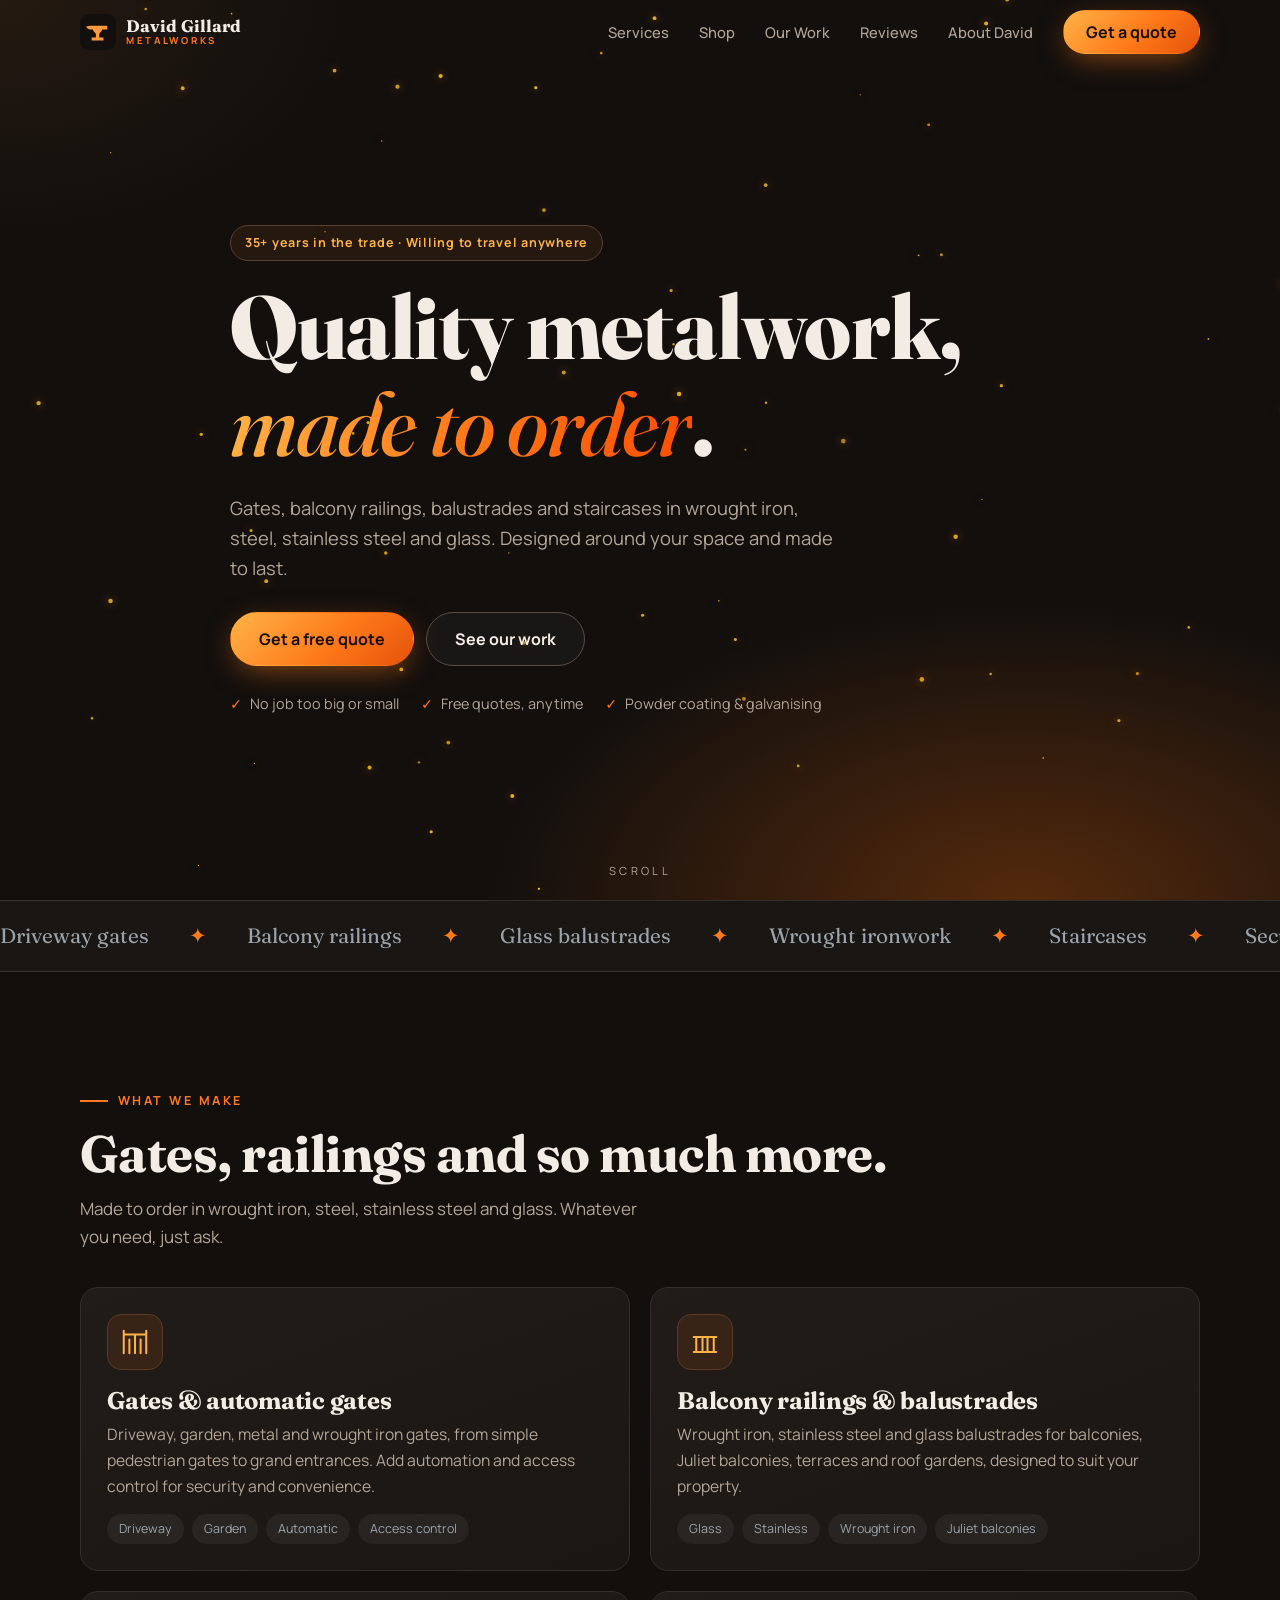
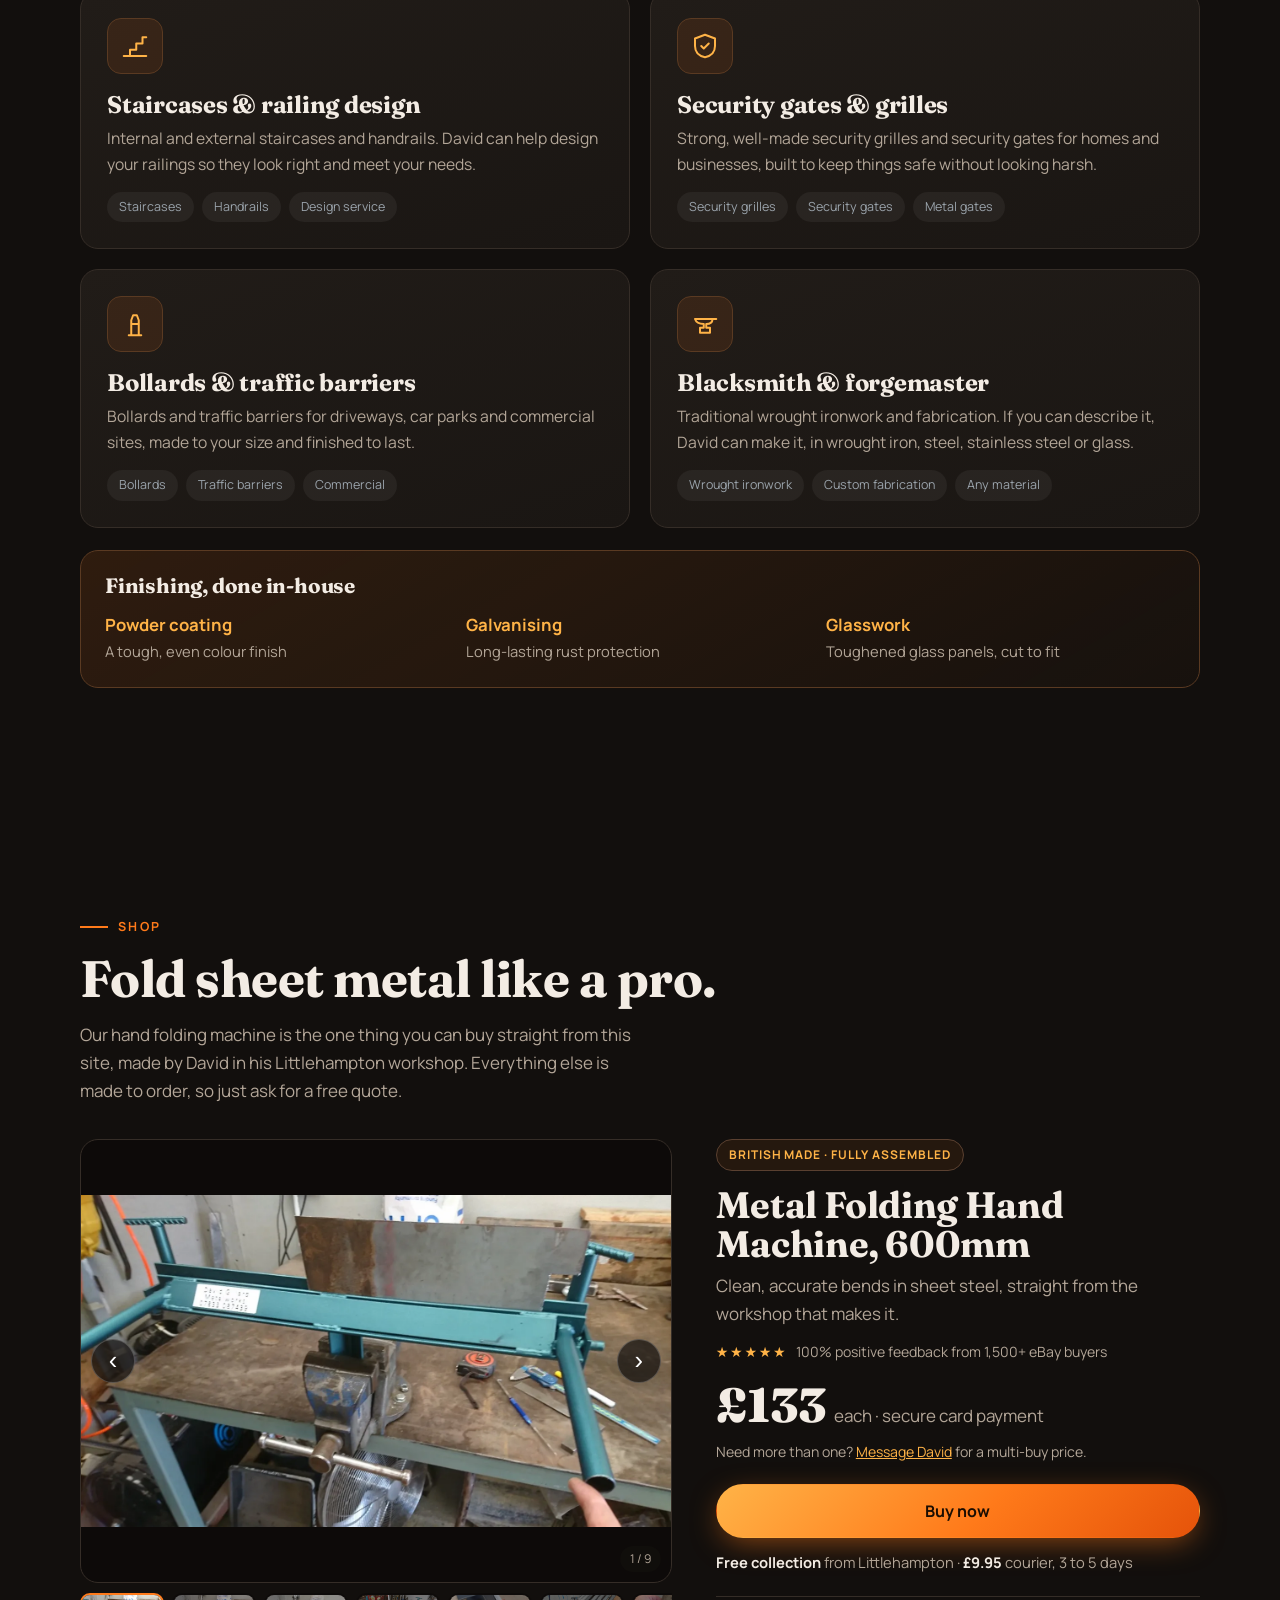
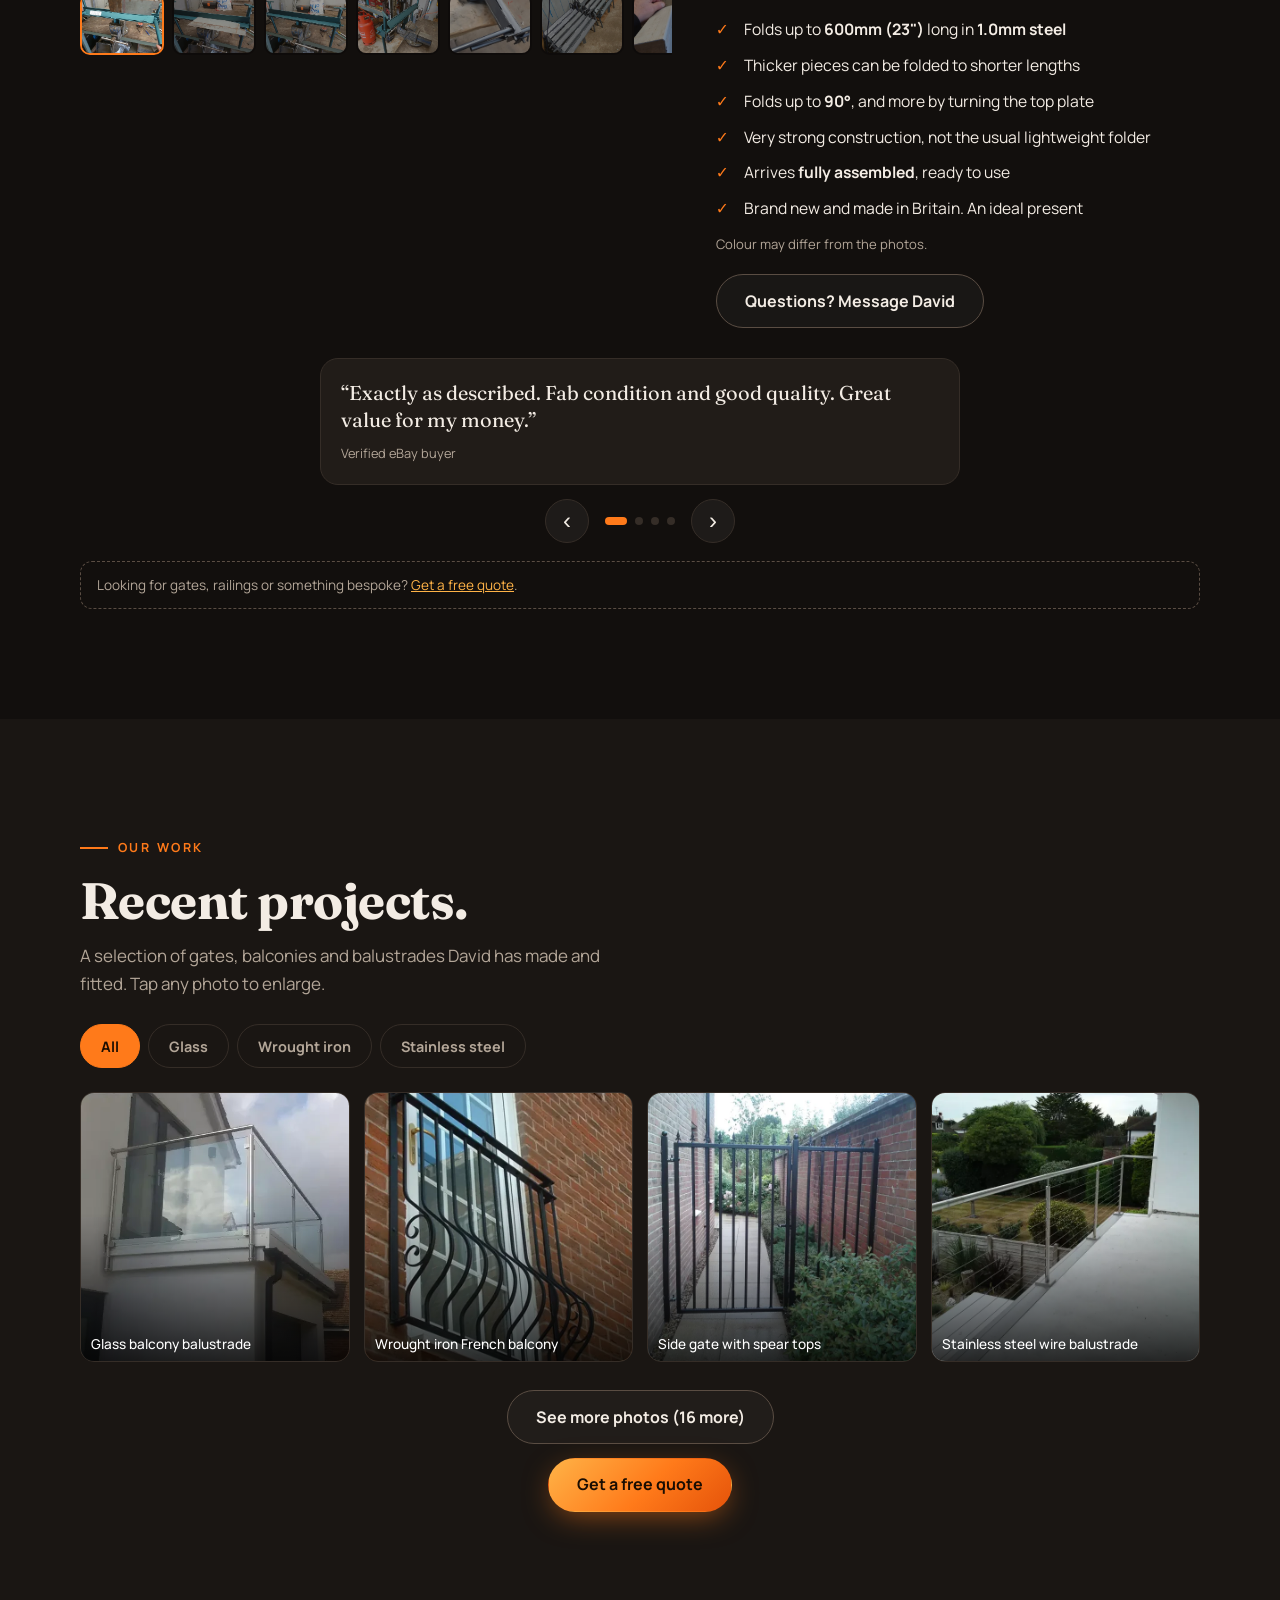
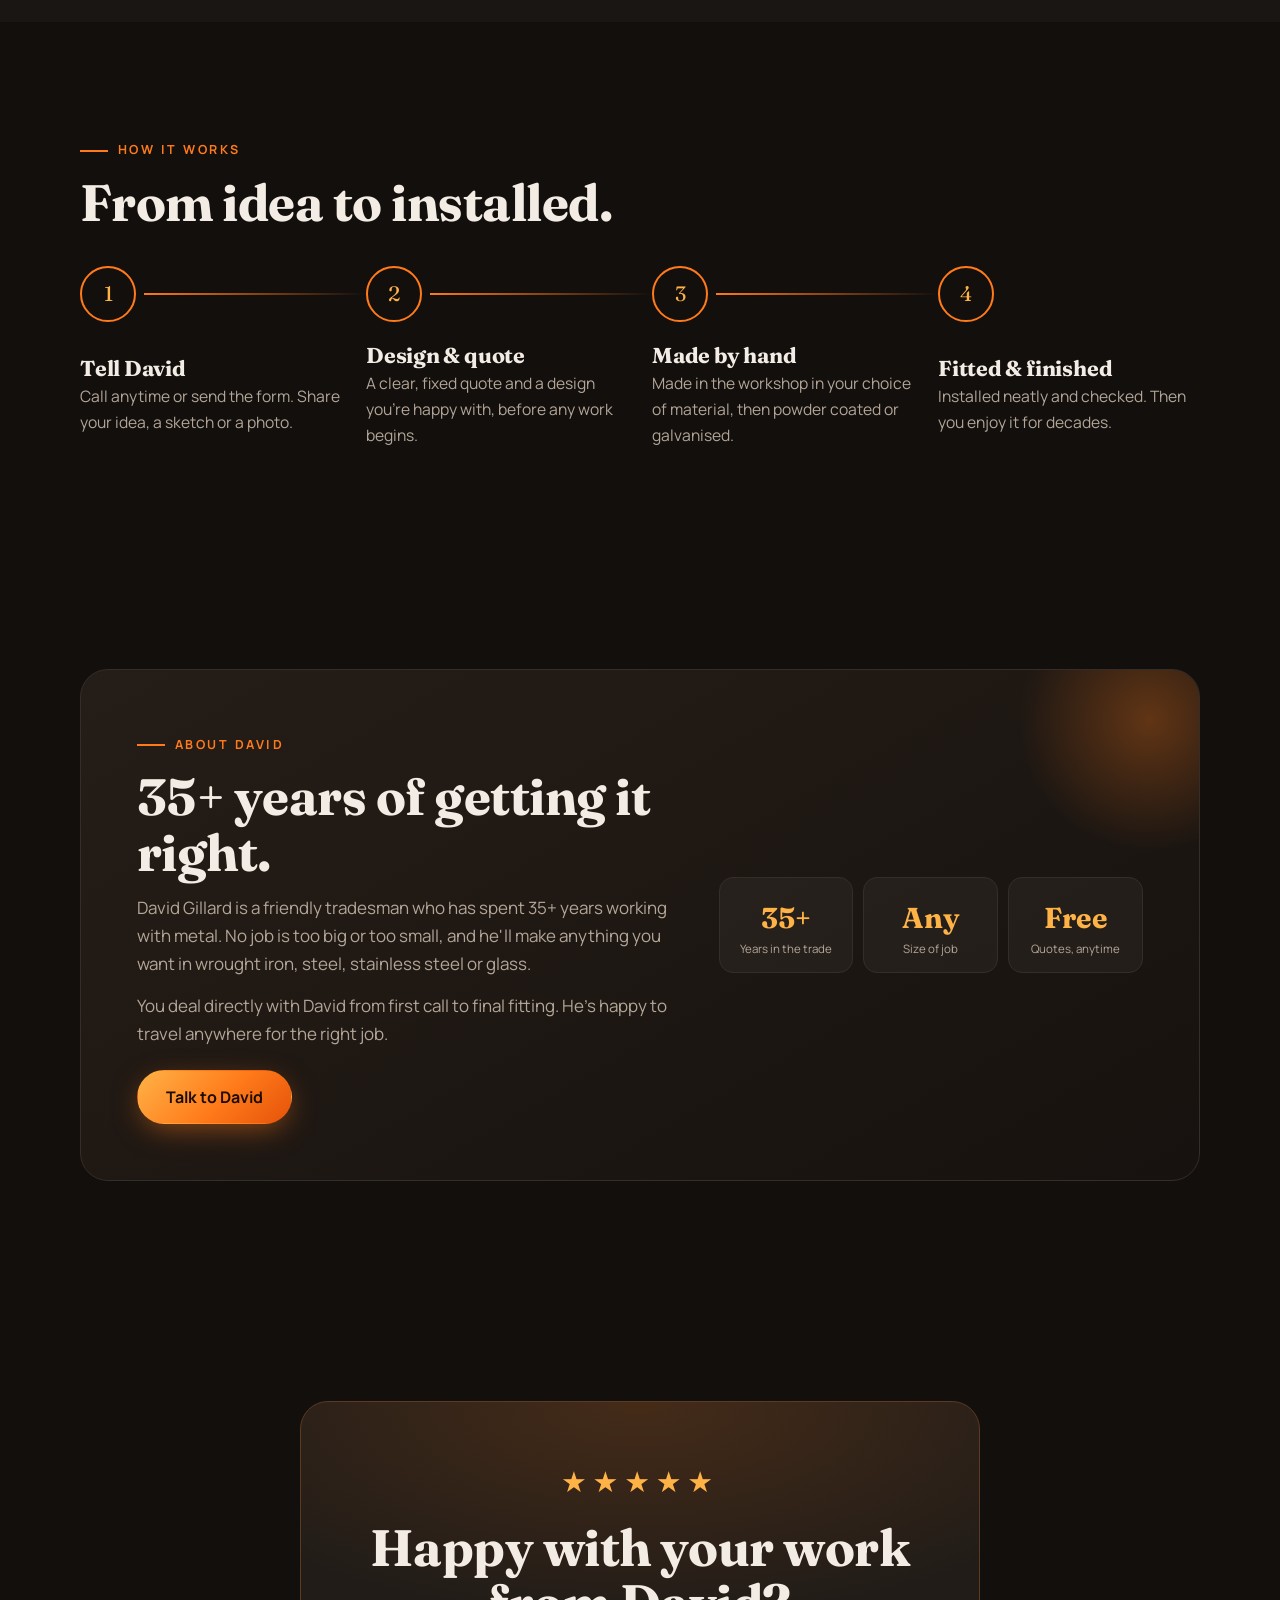
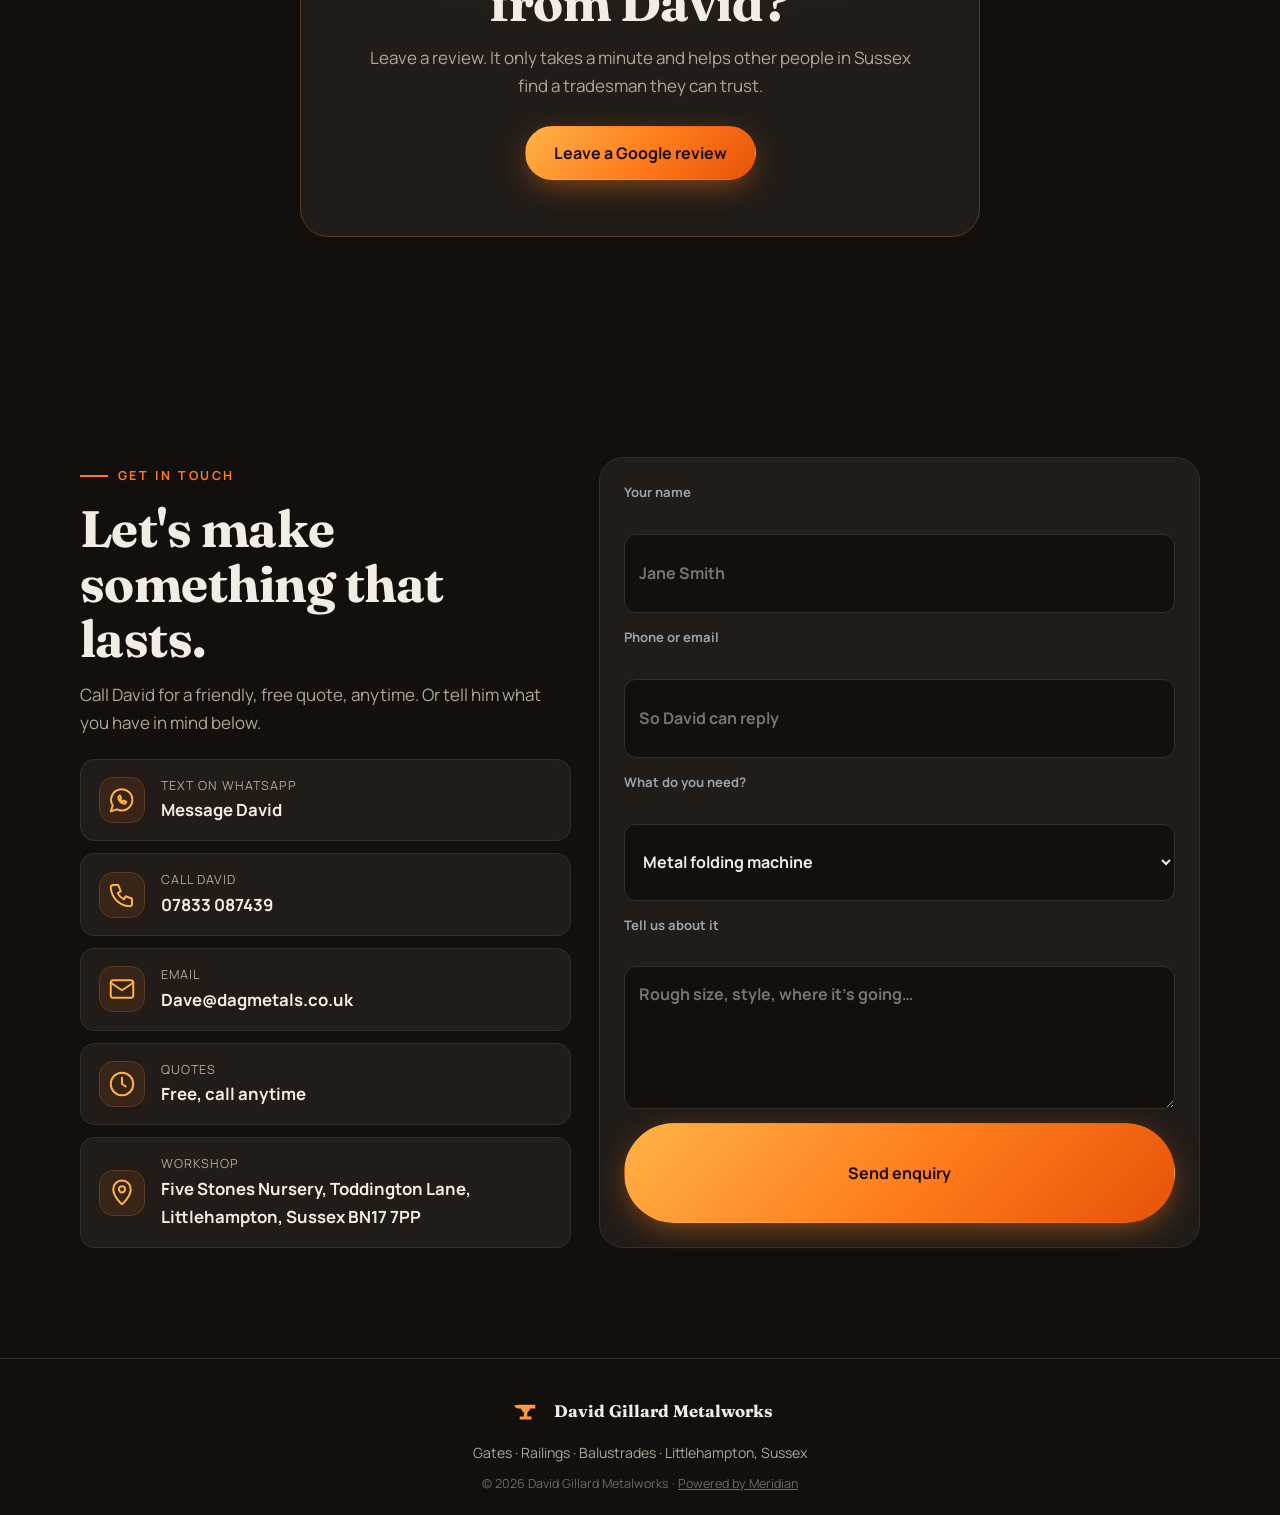
==== commit d975a5f5: "Metal folder set up Stripe payment pending" ====
--- a/index.html
+++ b/index.html
@@ -98,26 +98,51 @@
 <section id="shop">
   <div class="wrap">
     <div class="rv"><span class="eyebrow">Shop</span>
-    <h2>Metal folders, ready to buy.</h2>
-    <p class="lead">David's metal folders are the one thing you can buy straight from this site. Everything else is made to order, so just ask for a free quote.</p></div>
-    <div class="prods">
-      <article class="prod rv">
-        <div class="pimg"><svg viewBox="0 0 120 90" fill="none" stroke-linecap="round" stroke-linejoin="round" aria-hidden="true"><path d="M10 22a6 6 0 0 1 6-6h24l8 9h56a6 6 0 0 1 6 6v43a6 6 0 0 1-6 6H16a6 6 0 0 1-6-6z" fill="#2a2420" stroke="#9aa3ab" stroke-width="3"/><path d="M10 38h100" stroke="#ff9a3c" stroke-width="3"/><rect x="48" y="50" width="24" height="10" rx="3" stroke="#ffb347" stroke-width="3"/></svg></div>
-        <h3>Metal Folder · Standard</h3><p>A sturdy metal folder, built to last.</p>
-        <div class="pbuy"><span class="price">£00.00</span><button type="button" class="btn btn-fire buy" data-product="Metal Folder · Standard">Buy now</button></div>
-      </article>
-      <article class="prod rv">
-        <div class="pimg"><svg viewBox="0 0 120 90" fill="none" stroke-linecap="round" stroke-linejoin="round" aria-hidden="true"><path d="M10 22a6 6 0 0 1 6-6h24l8 9h56a6 6 0 0 1 6 6v43a6 6 0 0 1-6 6H16a6 6 0 0 1-6-6z" fill="#2a2420" stroke="#9aa3ab" stroke-width="3"/><path d="M10 38h100" stroke="#ff9a3c" stroke-width="3"/><rect x="48" y="50" width="24" height="10" rx="3" stroke="#ffb347" stroke-width="3"/></svg></div>
-        <h3>Metal Folder · Large</h3><p>The same quality in a larger size.</p>
-        <div class="pbuy"><span class="price">£00.00</span><button type="button" class="btn btn-fire buy" data-product="Metal Folder · Large">Buy now</button></div>
-      </article>
-      <article class="prod rv">
-        <div class="pimg"><svg viewBox="0 0 120 90" fill="none" stroke-linecap="round" stroke-linejoin="round" aria-hidden="true"><path d="M10 22a6 6 0 0 1 6-6h24l8 9h56a6 6 0 0 1 6 6v43a6 6 0 0 1-6 6H16a6 6 0 0 1-6-6z" fill="#2a2420" stroke="#9aa3ab" stroke-width="3"/><path d="M10 38h100" stroke="#ff9a3c" stroke-width="3"/><rect x="48" y="50" width="24" height="10" rx="3" stroke="#ffb347" stroke-width="3"/></svg></div>
-        <h3>Metal Folder · Heavy duty</h3><p>Extra strong for demanding use.</p>
-        <div class="pbuy"><span class="price">£00.00</span><button type="button" class="btn btn-fire buy" data-product="Metal Folder · Heavy duty">Buy now</button></div>
-      </article>
-    </div>
-    <!-- TODO: wire up the Buy now buttons once checkout is decided. They currently do nothing. -->
+    <h2>Fold sheet metal like a pro.</h2>
+    <p class="lead">Our hand folding machine is the one thing you can buy straight from this site, made by David in his Littlehampton workshop. Everything else is made to order, so just ask for a free quote.</p></div>
+
+    <div class="pdp rv">
+      <div class="gal">
+        <div class="gmain" id="gmain" data-alts='["Teal hand folding machine with the David Gillard Metalworks label, folding a steel sheet", "Teal hand folding machine with a steel sheet in place", "Teal 600mm hand folding machine, front view", "Teal hand folding machine held in a bench vice, angled view", "Grey hand folding machine close-up showing the welded frame", "A batch of grey hand folding machines made in the workshop", "Sheet steel folded to a right angle, measured with a protractor", "An older folding machine still in daily use", "Close-up of the older folding machine, still working perfectly"]'><img id="gimg" src="images/folder-1.webp" alt="Teal hand folding machine with the David Gillard Metalworks label, folding a steel sheet" width="1400" height="788"><button type="button" class="g-n g-p" aria-label="Previous photo">‹</button><button type="button" class="g-n g-nx" aria-label="Next photo">›</button><span class="gcount" id="gcount">1 / 9</span></div>
+        <div class="thumbs" id="thumbs"><button type="button" class="pt on" data-i="0" aria-label="Photo 1"><img src="images/folder-1.webp" alt="" loading="lazy"></button><button type="button" class="pt" data-i="1" aria-label="Photo 2"><img src="images/folder-2.webp" alt="" loading="lazy"></button><button type="button" class="pt" data-i="2" aria-label="Photo 3"><img src="images/folder-3.webp" alt="" loading="lazy"></button><button type="button" class="pt" data-i="3" aria-label="Photo 4"><img src="images/folder-4.webp" alt="" loading="lazy"></button><button type="button" class="pt" data-i="4" aria-label="Photo 5"><img src="images/folder-5.webp" alt="" loading="lazy"></button><button type="button" class="pt" data-i="5" aria-label="Photo 6"><img src="images/folder-6.webp" alt="" loading="lazy"></button><button type="button" class="pt" data-i="6" aria-label="Photo 7"><img src="images/folder-7.webp" alt="" loading="lazy"></button><button type="button" class="pt" data-i="7" aria-label="Photo 8"><img src="images/folder-8.webp" alt="" loading="lazy"></button><button type="button" class="pt" data-i="8" aria-label="Photo 9"><img src="images/folder-9.webp" alt="" loading="lazy"></button></div>
+      </div>
+
+      <div class="pinfo">
+        <span class="tag">British made · Fully assembled</span>
+        <h3>Metal Folding Hand Machine, 600mm</h3>
+        <p class="sub">Clean, accurate bends in sheet steel, straight from the workshop that makes it.</p>
+        <div class="stars-sm" aria-label="100% positive feedback"><span>★★★★★</span> 100% positive feedback from 1,500+ eBay buyers</div>
+
+        <div class="priceblock">
+          <span class="price" id="pprice">£133</span><span class="each">each · secure card payment</span>
+          <!-- Only add a struck-through "was" price here if £133 is genuinely a reduction from a price actually charged. -->
+        </div>
+        <p class="multinote">Need more than one? <a href="https://wa.me/447833087439?text=Hi%20David%2C%20can%20I%20get%20a%20multi-buy%20price%20on%20the%20folding%20machine%3F" target="_blank" rel="noopener">Message David</a> for a multi-buy price.</p>
+
+        <div class="buyrow">
+          <!-- Stripe: paste David's Payment Link into data-stripe below (see STRIPE-SETUP.md). This is the ONLY place checkout is reachable from. -->
+          <button type="button" class="btn btn-fire buy" id="buy" data-stripe="">Buy now</button>
+        </div>
+        <p class="buymsg" id="buymsg" role="status" hidden>Online checkout is opening soon. To order now, <a href="https://wa.me/447833087439?text=Hi%20David%2C%20I%27d%20like%20to%20order%20the%20folding%20machine." target="_blank" rel="noopener">message David</a> or call 07833 087439.</p>
+        <p class="ship"><b>Free collection</b> from Littlehampton · <b>£9.95</b> courier, 3 to 5 days</p>
+
+        <ul class="specs">
+          <li>Folds up to <b>600mm (23&quot;)</b> long in <b>1.0mm steel</b></li>
+          <li>Thicker pieces can be folded to shorter lengths</li>
+          <li>Folds up to <b>90°</b>, and more by turning the top plate</li>
+          <li>Very strong construction, not the usual lightweight folder</li>
+          <li>Arrives <b>fully assembled</b>, ready to use</li>
+          <li>Brand new and made in Britain. An ideal present</li>
+        </ul>
+        <p class="fine">Colour may differ from the photos.</p>
+        <a class="btn btn-ghost" style="margin-top:6px" href="https://wa.me/447833087439?text=Hi%20David%2C%20I%20have%20a%20question%20about%20the%20folding%20machine." target="_blank" rel="noopener">Questions? Message David</a>
+      </div>
+    </div>
+
+    <div class="proof rv" id="proof" aria-roledescription="carousel" aria-label="Customer reviews">
+      <div class="ptrack"><figure><blockquote>&ldquo;Exactly as described. Fab condition and good quality. Great value for my money.&rdquo;</blockquote><figcaption>Verified eBay buyer</figcaption></figure><figure><blockquote>&ldquo;Very substantial piece of equipment, well made!&rdquo;</blockquote><figcaption>Verified eBay buyer</figcaption></figure><figure><blockquote>&ldquo;Quick delivery, thanks.&rdquo;</blockquote><figcaption>Verified eBay buyer</figcaption></figure><figure><blockquote>&ldquo;Works well. As description.&rdquo;</blockquote><figcaption>Verified eBay buyer</figcaption></figure></div>
+      <div class="pnav"><button type="button" class="pa" id="pprev" aria-label="Previous review">‹</button><span class="pdots" id="pdots"></span><button type="button" class="pa" id="pnext" aria-label="Next review">›</button></div>
+    </div>
     <p class="note" style="margin-top:18px">Looking for gates, railings or something bespoke? <a href="#contact" style="color:var(--ember2);text-decoration:underline">Get a free quote</a>.</p>
   </div>
 </section>
@@ -201,7 +226,7 @@
       <label>Your name<input required name="name" autocomplete="name" placeholder="Jane Smith"></label>
       <label>Phone or email<input required name="contact" autocomplete="email" placeholder="So David can reply"></label>
       <label>What do you need?
-        <select name="type"><option>Metal folders</option><option>Gates (manual or automatic)</option><option>Balcony railings / balustrades</option><option>Staircase or handrails</option><option>Security gates or grilles</option><option>Bollards / traffic barriers</option><option>Powder coating / galvanising</option><option>Something else</option></select></label>
+        <select name="type"><option>Metal folding machine</option><option>Gates (manual or automatic)</option><option>Balcony railings / balustrades</option><option>Staircase or handrails</option><option>Security gates or grilles</option><option>Bollards / traffic barriers</option><option>Powder coating / galvanising</option><option>Something else</option></select></label>
       <label>Tell us about it<textarea name="msg" placeholder="Rough size, style, where it's going…"></textarea></label>
       <button class="btn btn-fire" type="submit">Send enquiry</button>
       <div class="sent" id="sent">Thanks! David will be in touch soon.</div>
--- a/css/styles.css
+++ b/css/styles.css
@@ -185,17 +185,57 @@
 @media (min-width:760px){.shots{grid-template-columns:repeat(4,1fr);gap:14px}.fin{grid-template-columns:repeat(3,1fr)}.filters{margin-inline:0;padding-inline:0}.shot span{font-size:.85rem}}
 
 /* shop */
-.prods{display:grid;gap:16px;margin-top:34px}
-.prod{background:linear-gradient(160deg,var(--card),#1a1613);border:1px solid var(--line);border-radius:var(--r);padding:18px;display:flex;flex-direction:column;gap:6px}
-.pimg{aspect-ratio:4/3;border-radius:12px;background:radial-gradient(circle at 50% 40%,#3a2e26,#17120f);display:grid;place-items:center;margin-bottom:10px}
-.pimg svg{width:55%}
-.prod h3{font-size:1.3rem}
-.prod p{color:var(--mute);font-size:.95rem;flex:1}
-.pbuy{display:flex;align-items:center;justify-content:space-between;gap:12px;margin-top:12px}
-.price{font-family:var(--head);font-size:1.6rem;color:var(--ember2)}
-.buy{min-height:48px;padding:0 24px}
+.pdp{display:grid;grid-template-columns:minmax(0,1fr);gap:26px;margin-top:34px}
+.pdp>*{min-width:0}
+.gmain{position:relative;aspect-ratio:4/3;border-radius:var(--r);overflow:hidden;background:#0d0a09;border:1px solid var(--line)}
+.gmain img{width:100%;height:100%;object-fit:contain;display:block}
+.g-n{position:absolute;top:50%;translate:0 -50%;width:44px;height:44px;border-radius:50%;border:1px solid rgba(255,255,255,.2);background:rgba(18,15,13,.7);color:#fff;font-size:1.6rem;line-height:1;cursor:pointer;display:grid;place-items:center}
+.g-p{left:10px}.g-nx{right:10px}
+.gcount{position:absolute;right:10px;bottom:10px;background:rgba(18,15,13,.75);padding:3px 10px;border-radius:999px;font-size:.75rem;color:var(--mute)}
+.thumbs{display:flex;gap:8px;overflow-x:auto;margin-top:10px;padding-bottom:4px;scrollbar-width:none}
+.thumbs::-webkit-scrollbar{display:none}
+.pt{flex:none;width:68px;height:52px;border-radius:10px;overflow:hidden;border:2px solid transparent;padding:0;background:#0d0a09;cursor:pointer;opacity:.6;transition:.2s}
+.pt.on{border-color:var(--ember);opacity:1}
+.pt img{width:100%;height:100%;object-fit:cover;display:block}
+.tag{display:inline-block;font-size:.75rem;font-weight:700;letter-spacing:.08em;text-transform:uppercase;color:var(--ember2);border:1px solid #5a4030;background:rgba(255,122,26,.08);padding:5px 12px;border-radius:999px}
+.pinfo h3{font-size:clamp(1.7rem,6vw,2.3rem);margin:14px 0 8px}
+.sub{color:var(--mute)}
+.stars-sm{margin-top:12px;font-size:.88rem;color:var(--mute)}
+.stars-sm span{color:var(--ember2);letter-spacing:.12em;margin-right:6px}
+.priceblock{display:flex;align-items:baseline;gap:8px;margin-top:18px}
+.price{font-family:var(--head);font-size:3rem;font-weight:800;color:var(--text);line-height:1}
+.each{color:var(--mute)}
+.multinote{margin-top:10px;font-size:.88rem;color:var(--mute)}.multinote a,.buymsg a{color:var(--ember2);text-decoration:underline}
+.buymsg{margin-top:12px;font-size:.9rem;color:var(--ember2);background:rgba(255,122,26,.08);border:1px solid #5a4030;border-radius:12px;padding:10px 14px}
+.buymsg[hidden]{display:none}
+.multi{list-style:none;display:flex;flex-wrap:wrap;gap:8px;margin-top:12px}
+.multi li{font-size:.82rem;padding:6px 12px;border-radius:999px;background:rgba(255,255,255,.05);color:var(--steel)}
+.multi b{color:var(--ember2);margin-right:6px}
+.buyrow{display:flex;gap:12px;margin-top:20px}
+.qty{display:flex;align-items:center;border:1.5px solid var(--line);border-radius:999px;height:54px;flex:none}
+.qty button{width:46px;height:100%;background:none;border:0;color:var(--text);font-size:1.3rem;cursor:pointer}
+.qty output{min-width:24px;text-align:center;font-weight:700}
+.buy{flex:1}
+.ship{margin-top:12px;font-size:.92rem;color:var(--mute)}
+.ship b{color:var(--text)}
+.specs{list-style:none;margin-top:22px;display:grid;gap:10px;padding-top:20px;border-top:1px solid var(--line)}
+.specs li{padding-left:28px;position:relative;font-size:.98rem}
+.specs li::before{content:"✓";position:absolute;left:0;color:var(--ember);font-weight:800}
+.fine{margin:12px 0;font-size:.82rem;color:var(--mute)}
+.proof{margin-top:30px;max-width:640px;margin-inline:auto;overflow:hidden}
+.ptrack{display:flex;transition:transform .4s ease}
+.ptrack figure{flex:0 0 100%;min-width:0}
+.pnav{display:flex;align-items:center;justify-content:center;gap:16px;margin-top:14px}
+.pa{width:44px;height:44px;border-radius:50%;border:1px solid var(--line);background:rgba(255,255,255,.05);color:var(--text);font-size:1.5rem;line-height:1;cursor:pointer}
+.pdots{display:flex;gap:8px}
+.pdots i{width:8px;height:8px;border-radius:50%;background:var(--line);transition:.2s}
+.pdots i.on{background:var(--ember);width:22px;border-radius:999px}
+.proof figure{background:var(--card);border:1px solid var(--line);border-radius:var(--r);padding:20px}
+.proof blockquote{font-family:var(--head);font-size:1.25rem;line-height:1.35}
+.proof figcaption{margin-top:10px;font-size:.8rem;color:var(--mute)}
+@media (min-width:760px){.pdp{grid-template-columns:minmax(0,1.1fr) minmax(0,.9fr);gap:44px;align-items:start}.pt{width:84px;height:62px}}
 /* reviews */
 .rbox{text-align:center;max-width:680px;margin-inline:auto;border:1px solid #5a3a22;border-radius:28px;padding:40px 24px;background:radial-gradient(500px 220px at 50% 0,rgba(255,122,26,.16),transparent),var(--card)}
 .rbox .lead{margin:0 auto 26px}
 .stars{color:var(--ember2);font-size:1.8rem;letter-spacing:.2em}
-@media (min-width:760px){.prods{grid-template-columns:repeat(3,1fr);gap:20px}.rbox{padding:56px}}
+@media (min-width:760px){.rbox{padding:56px}}
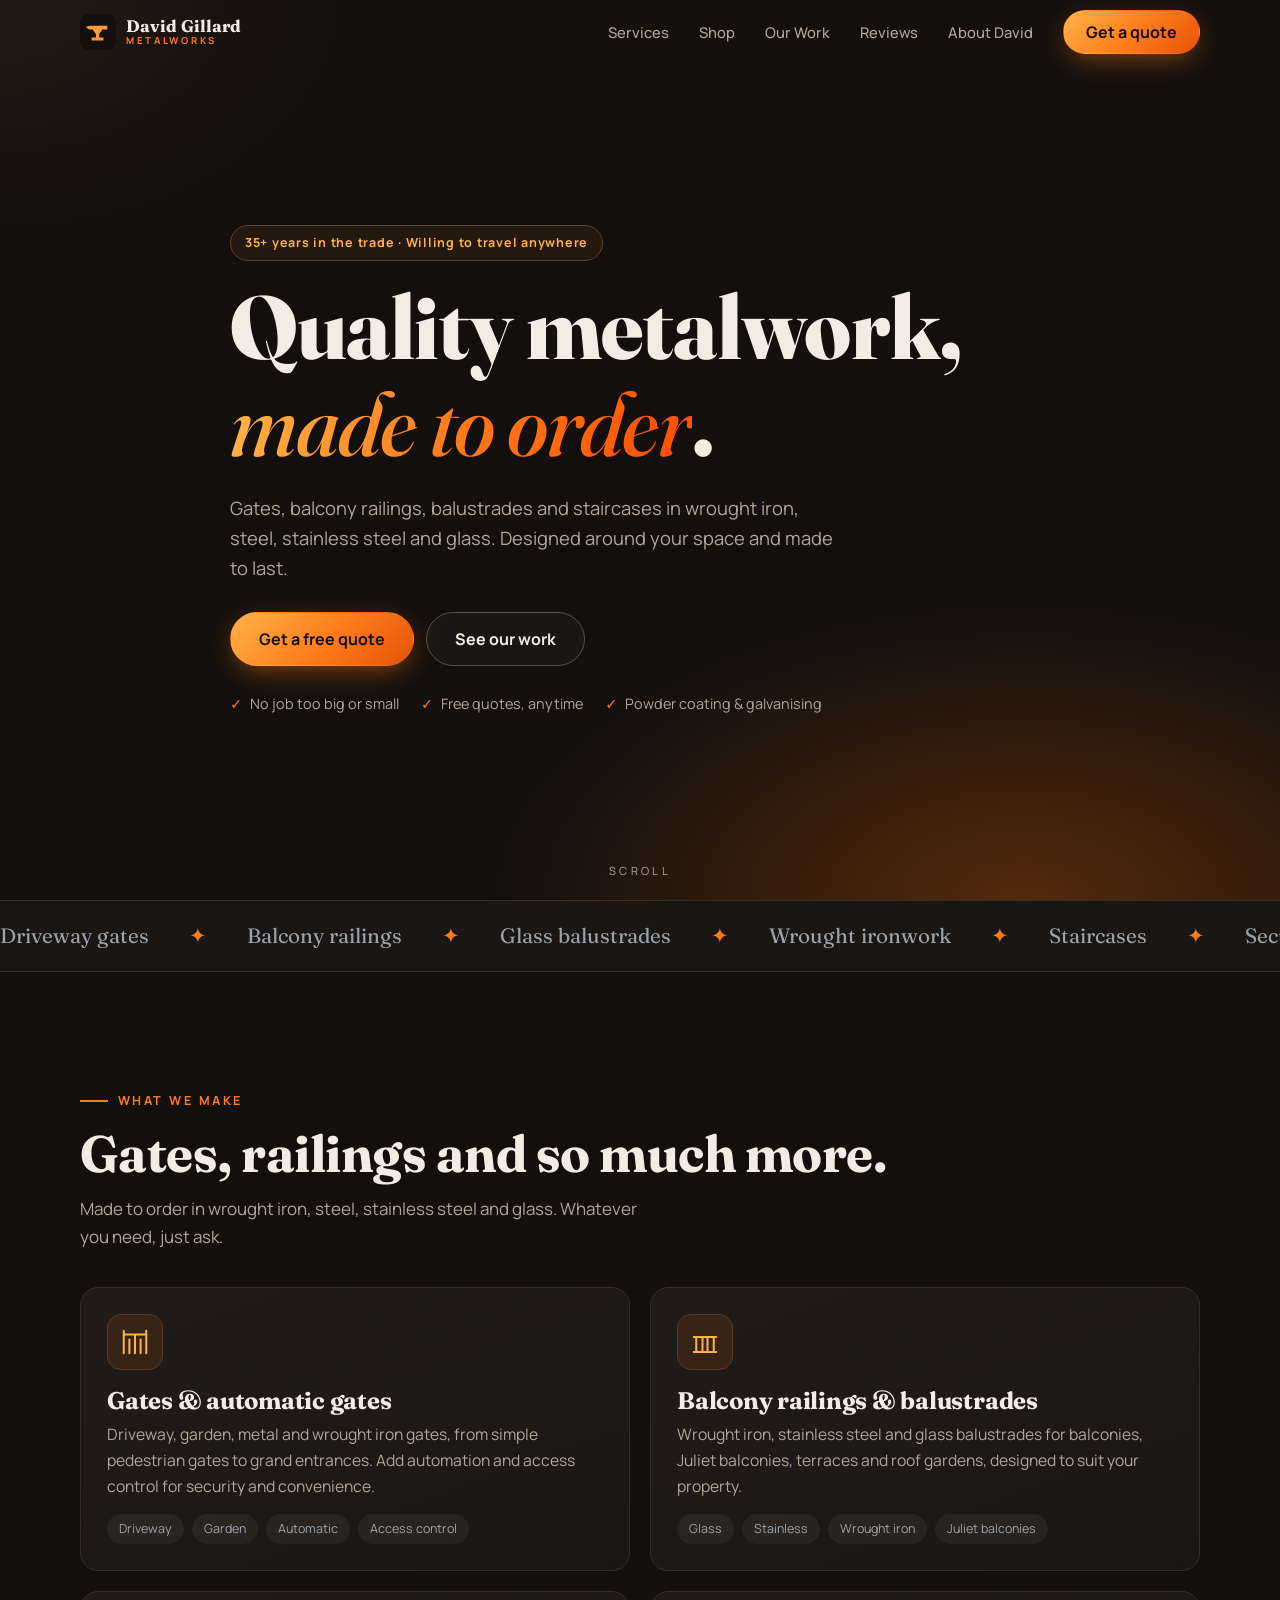
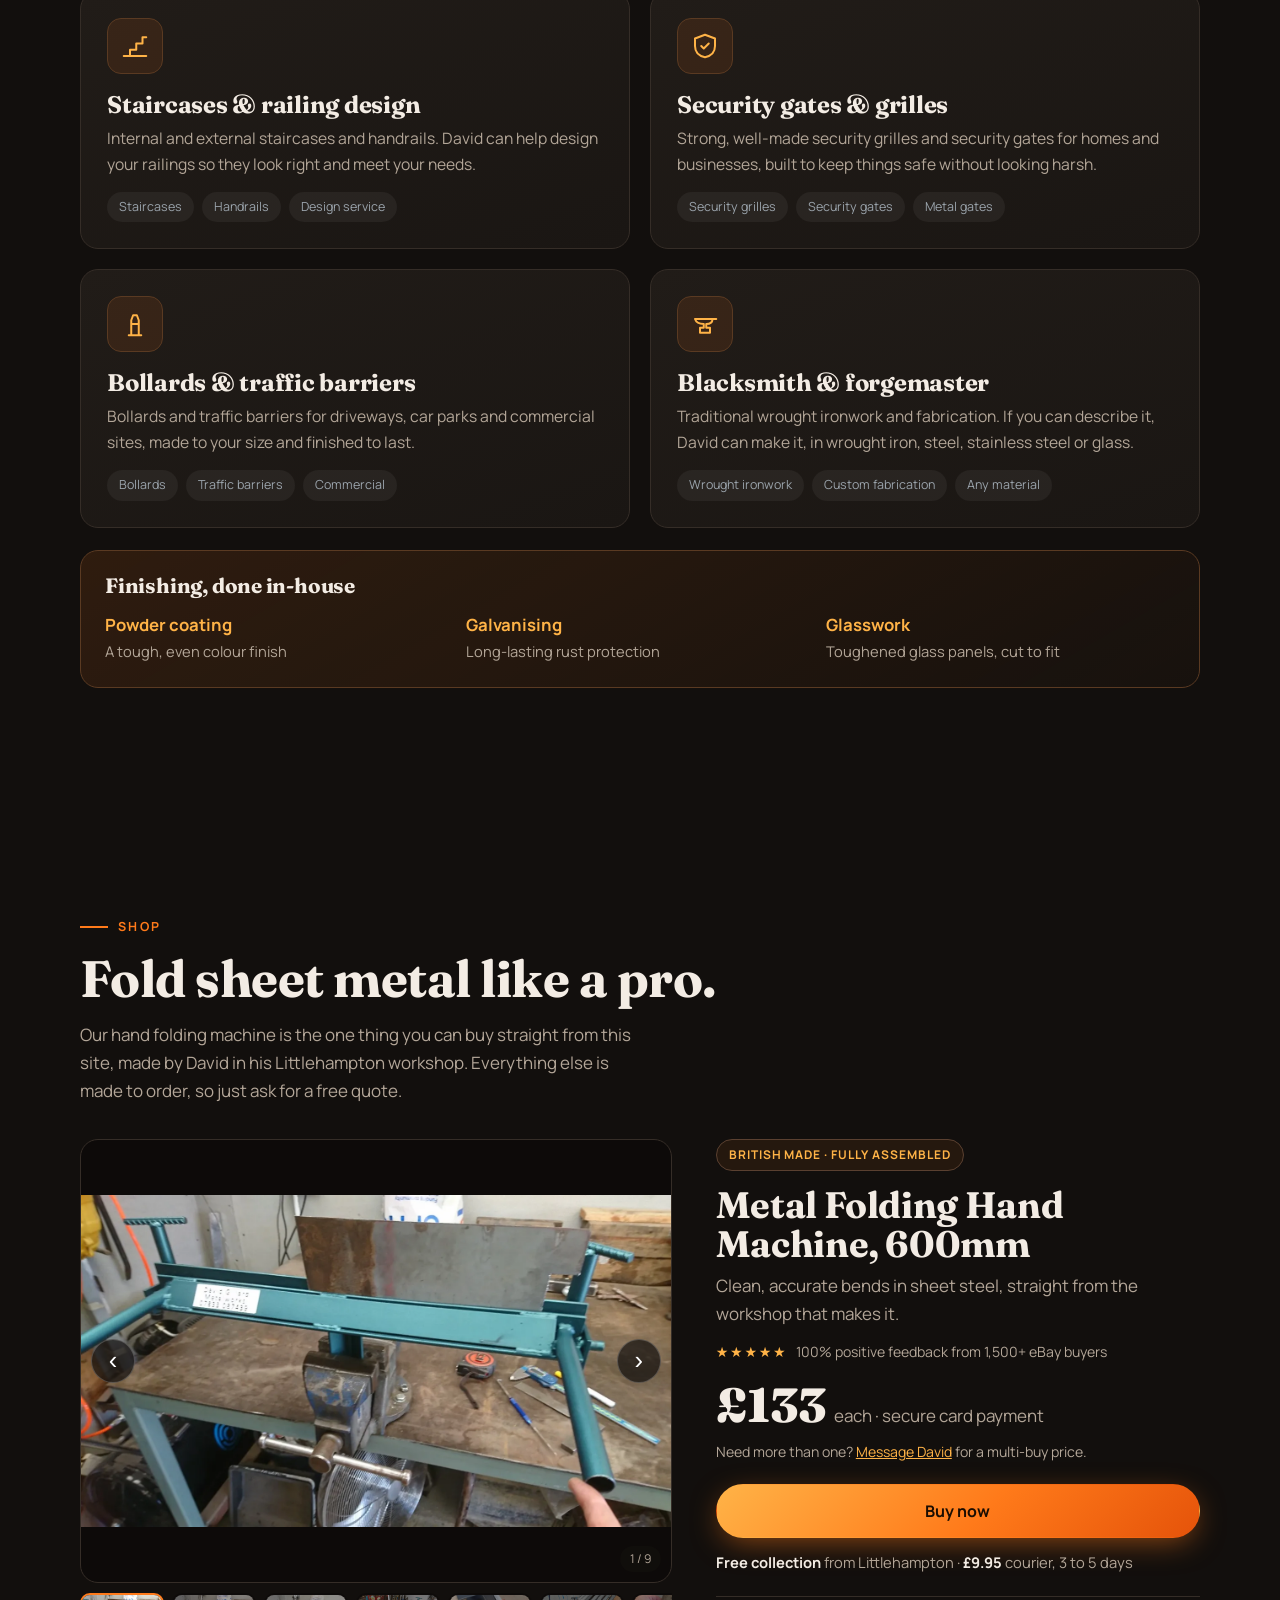
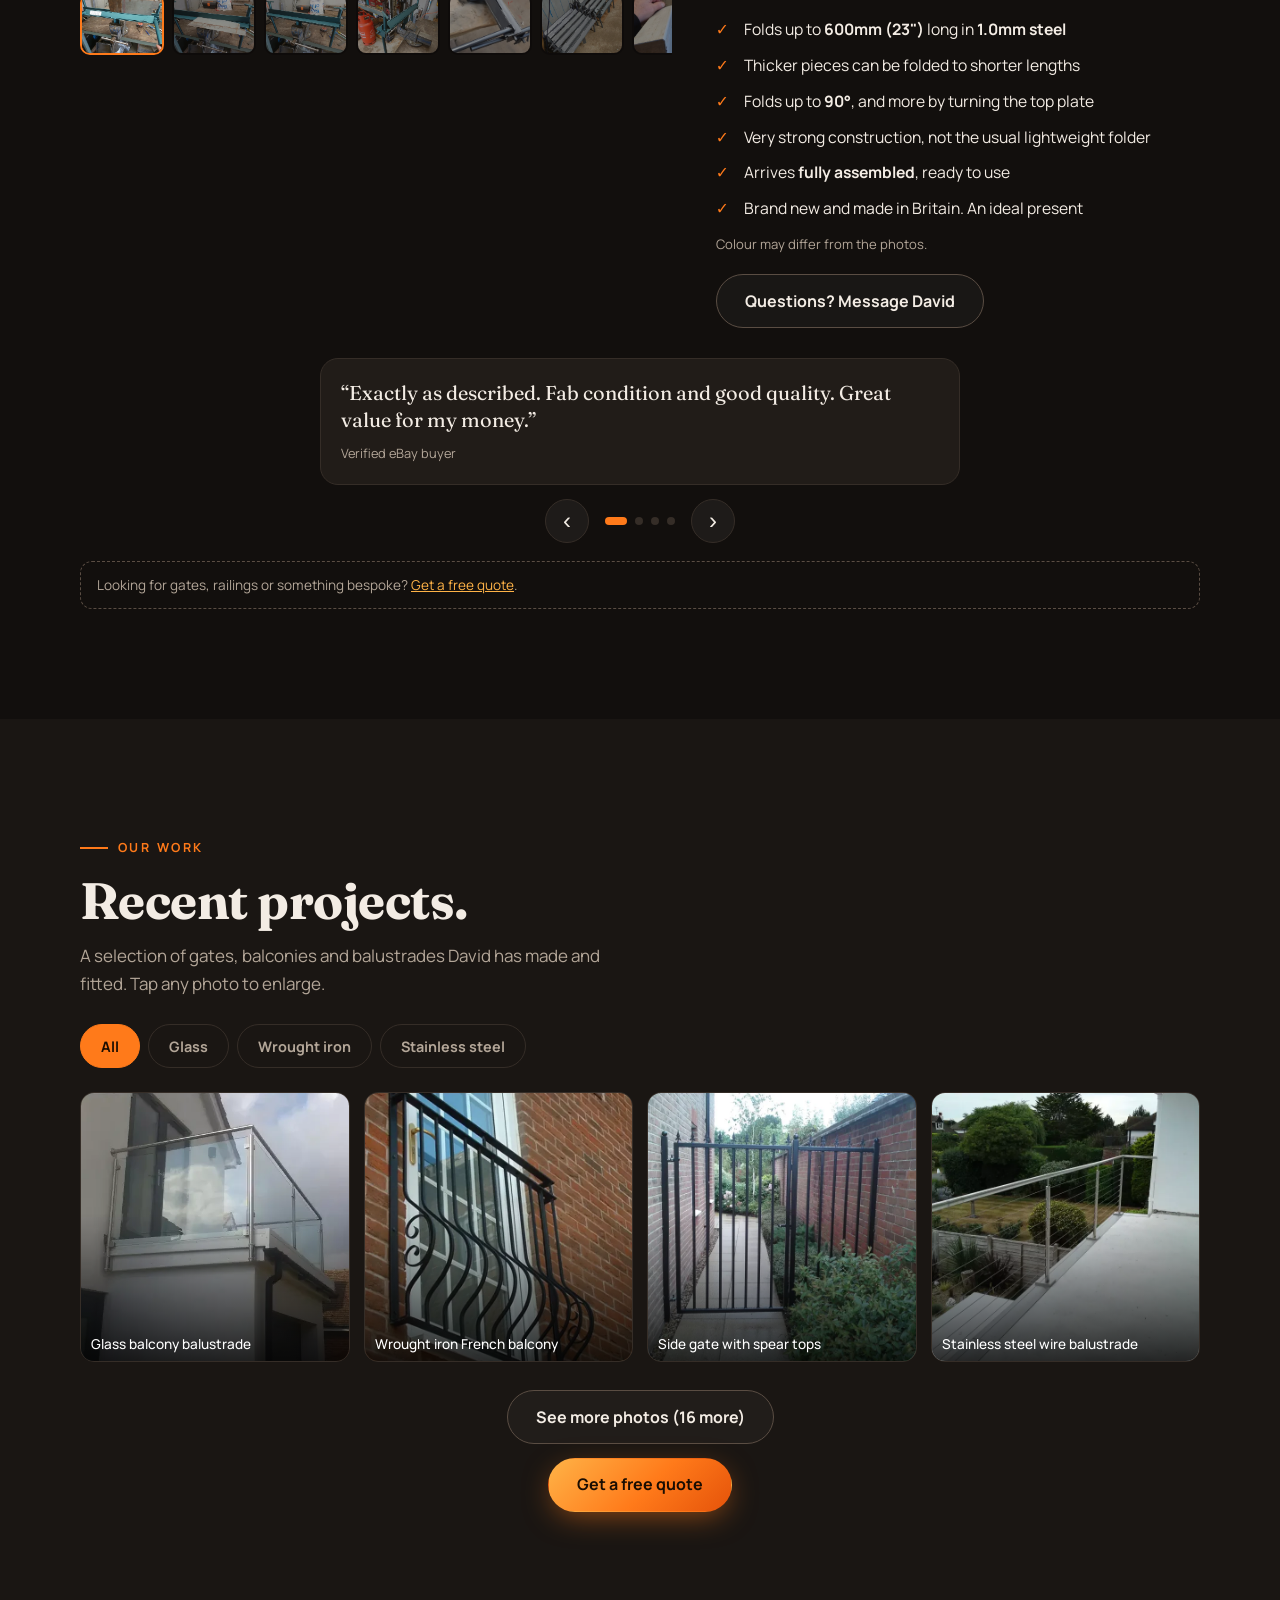
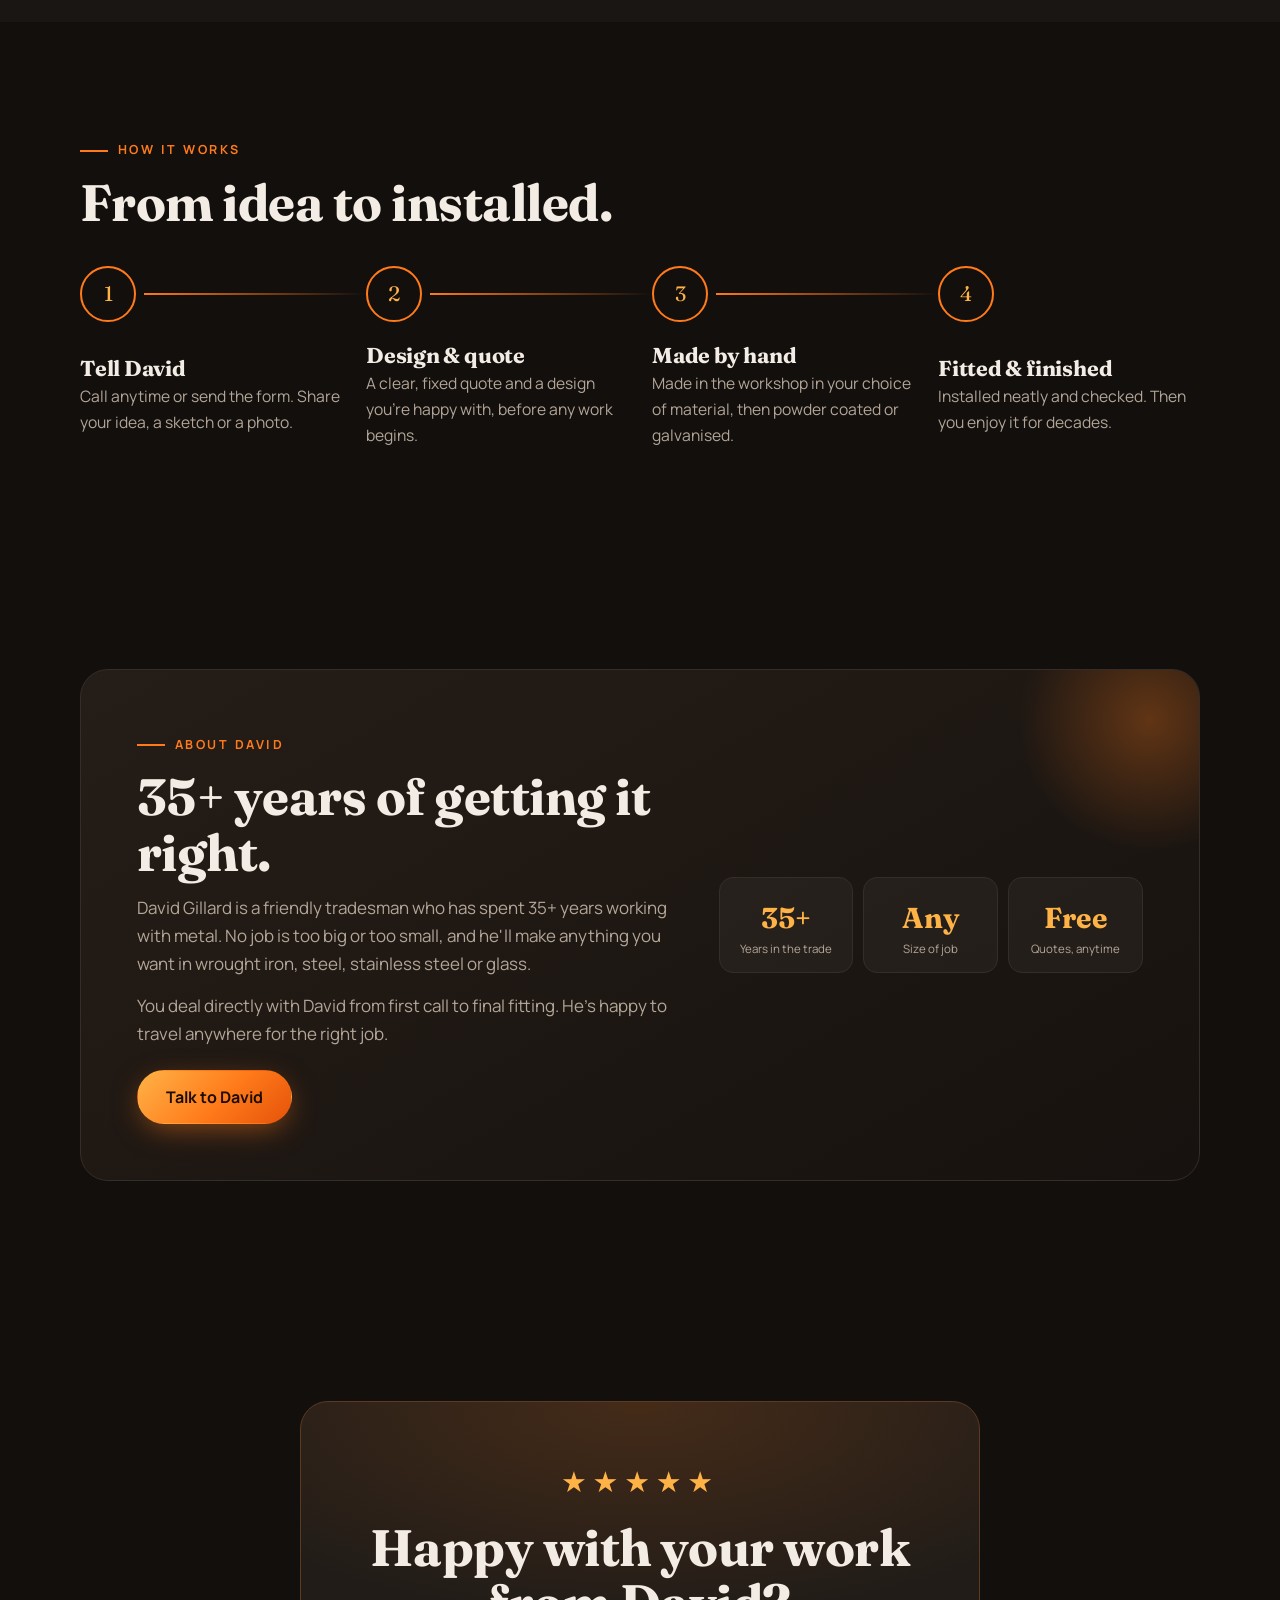
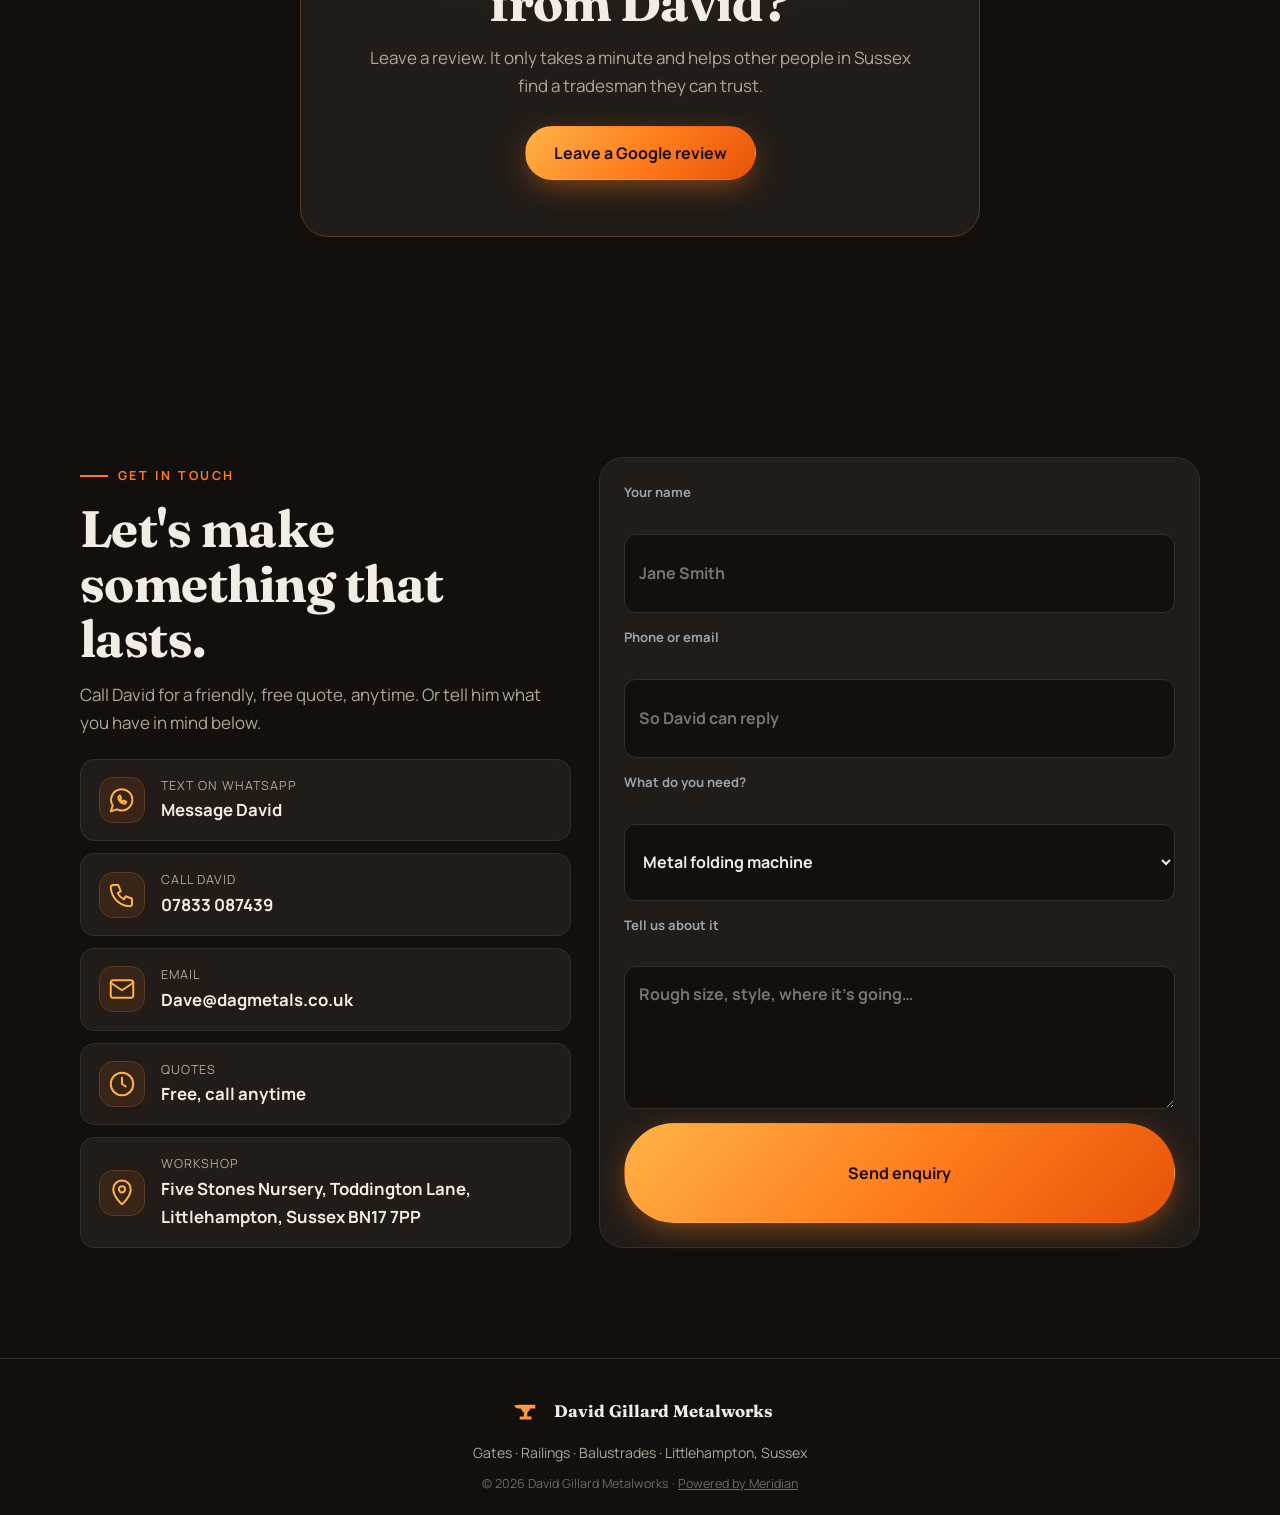
==== commit 98ac0141: "Add files via upload" ====
--- a/index.html
+++ b/index.html
@@ -41,7 +41,7 @@
 
 <main>
 <section class="hero">
-  <canvas id="sparks"></canvas>
+  <div id="sparks" aria-hidden="true"></div>
   <div class="wrap">
     <div>
       <span class="badge">35+ years in the trade · Willing to travel anywhere</span>
--- a/css/styles.css
+++ b/css/styles.css
@@ -47,7 +47,10 @@
 .hero{min-height:100svh;display:flex;align-items:center;padding:100px 0 60px;overflow:hidden;background:
   radial-gradient(900px 500px at 80% 100%,rgba(255,110,10,.28),transparent 60%),
   radial-gradient(600px 400px at 0% 0%,rgba(255,150,60,.08),transparent 60%),var(--bg)}
-#sparks{position:absolute;inset:0;width:100%;height:100%;pointer-events:none}
+#sparks{position:absolute;inset:0;overflow:hidden;pointer-events:none}
+#sparks i{position:absolute;bottom:-12px;left:var(--x);width:var(--s);height:var(--s);border-radius:50%;background:radial-gradient(circle,#ffd08a,#ff7a1a 60%,transparent 70%);box-shadow:0 0 8px 1px rgba(255,122,26,.8);opacity:0;will-change:transform,opacity;animation:ember var(--d) linear var(--l) infinite}
+#sparks.off i{animation-play-state:paused}
+@keyframes ember{0%{opacity:0;transform:translate3d(0,0,0)}12%{opacity:1}60%{transform:translate3d(var(--dx),-60svh,0)}100%{opacity:0;transform:translate3d(calc(var(--dx)*-.6),-105svh,0)}}
 .hero .wrap{position:relative;display:grid;gap:34px}
 .badge{display:inline-block;border:1px solid #5a4030;background:rgba(255,122,26,.08);color:var(--ember2);padding:7px 14px;border-radius:999px;font-size:.78rem;font-weight:700;letter-spacing:.06em}
 h1{font-size:clamp(2.6rem,12.5vw,5.6rem);font-weight:800;margin:18px 0 20px}
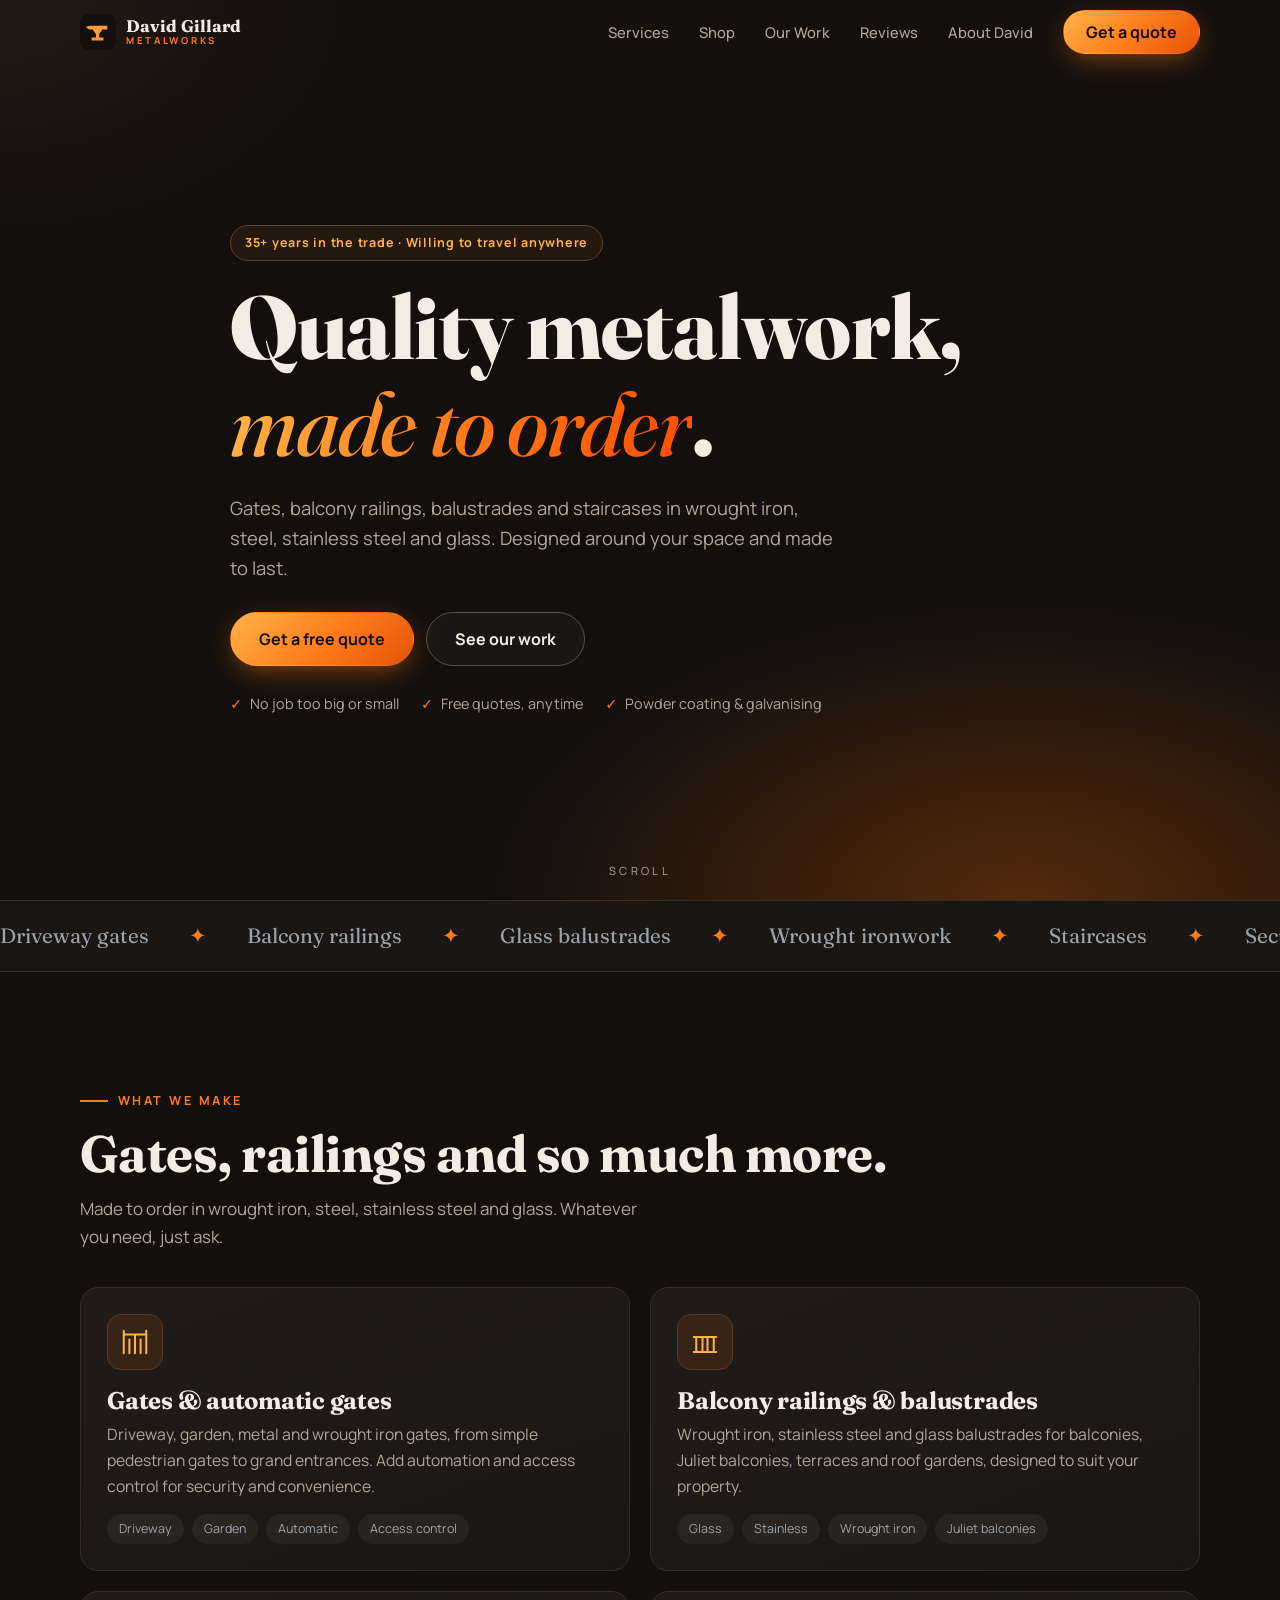
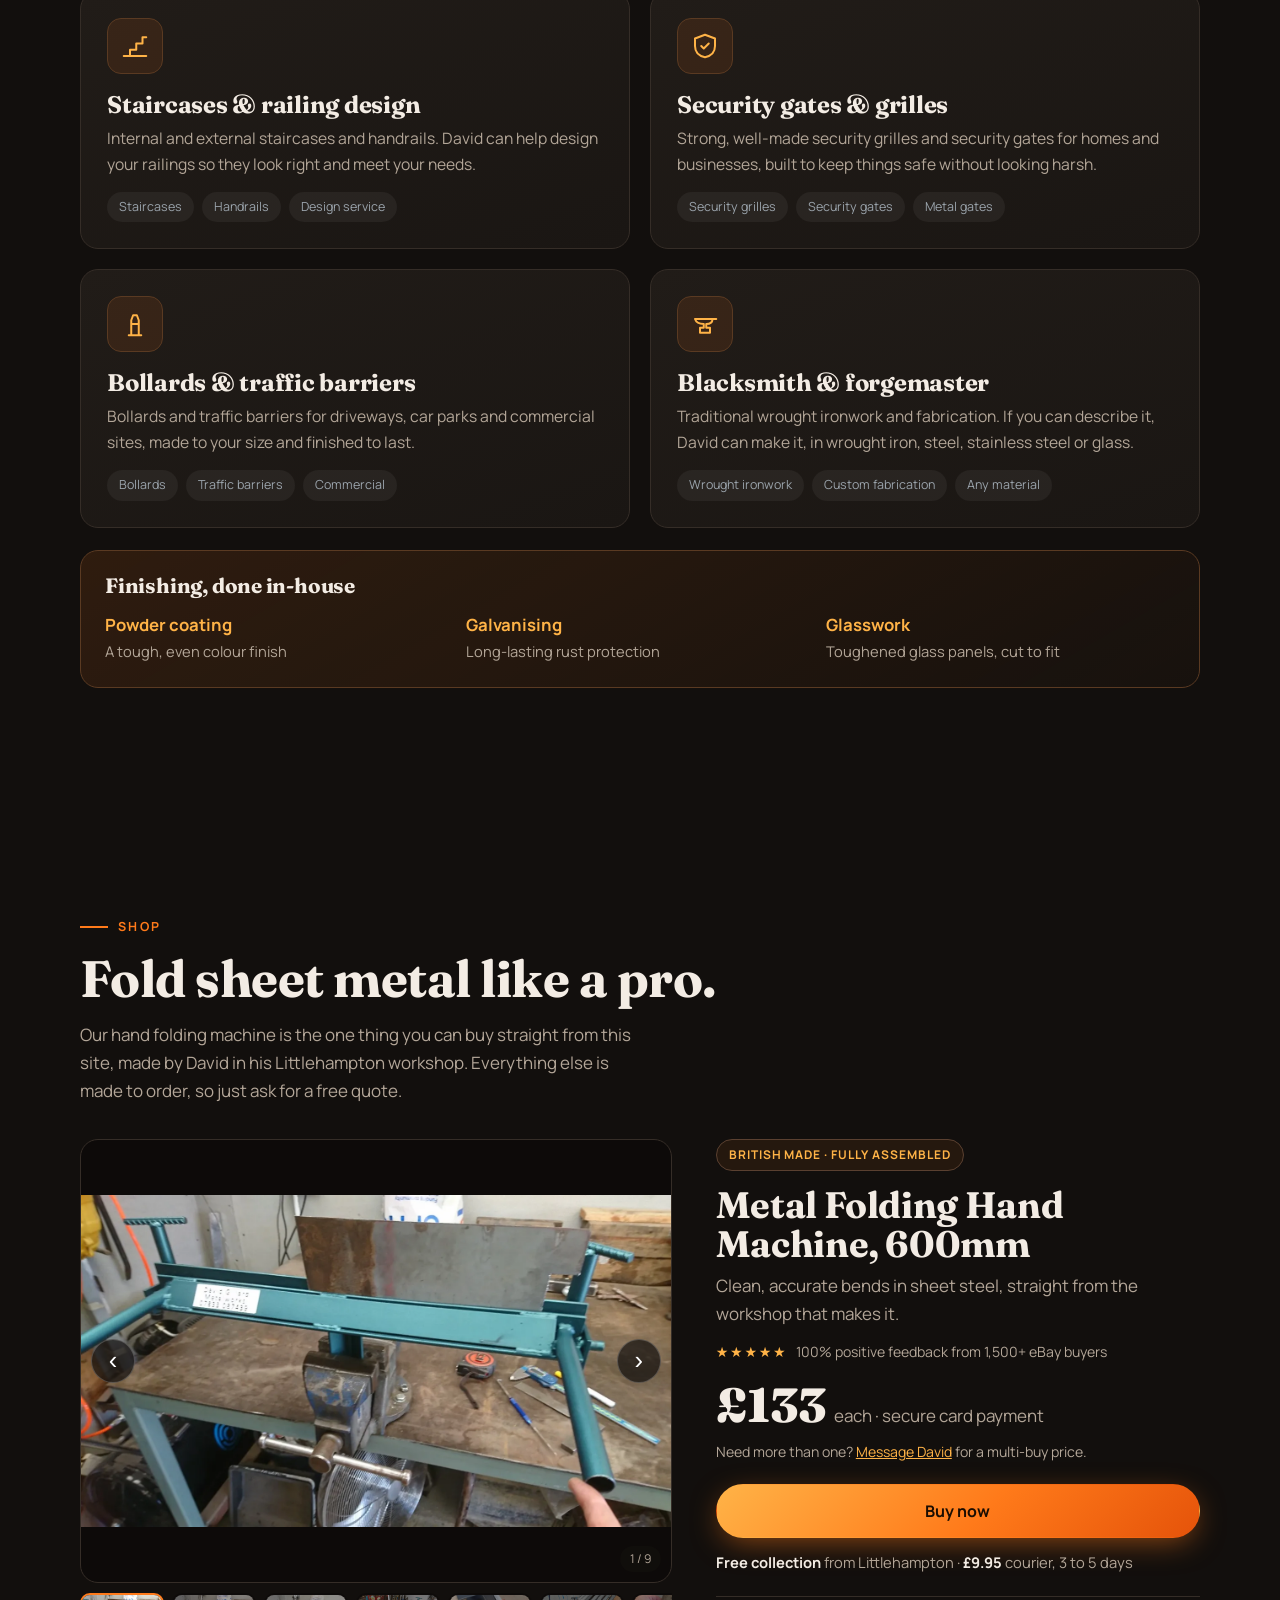
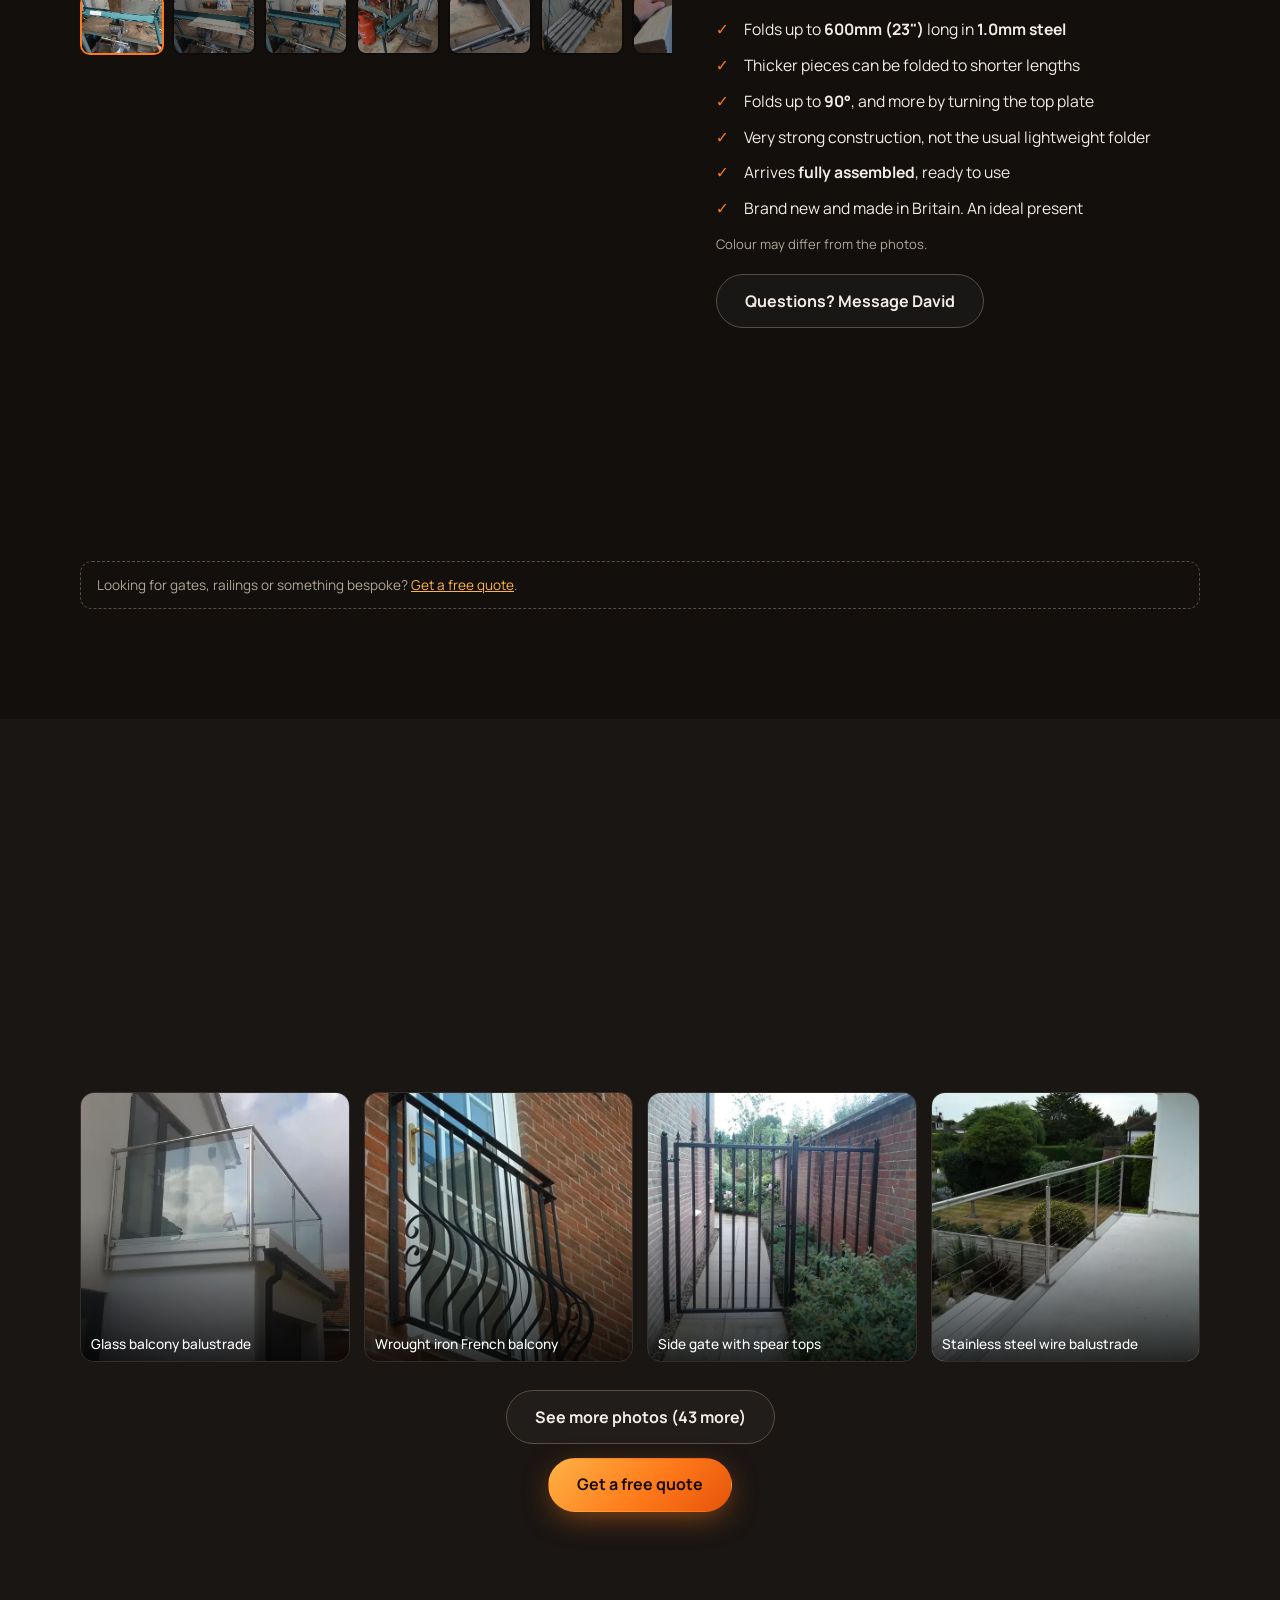
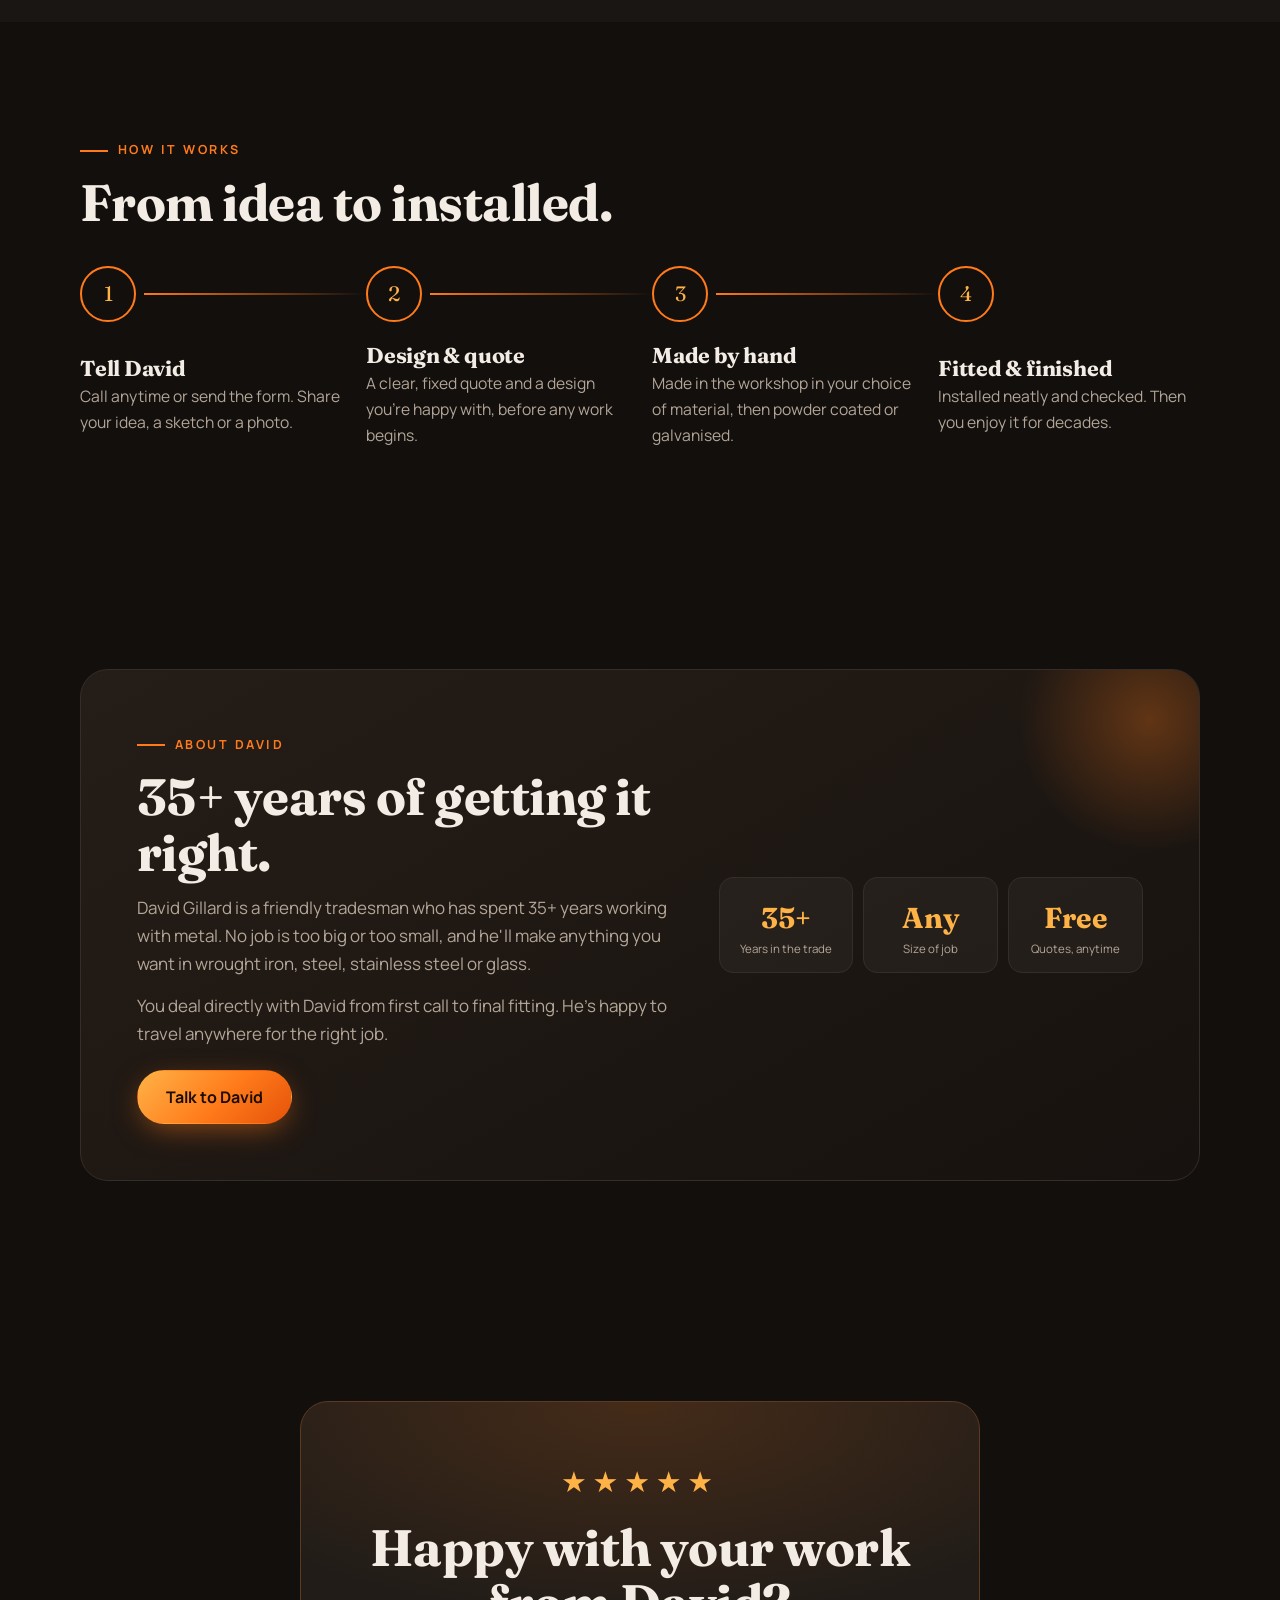
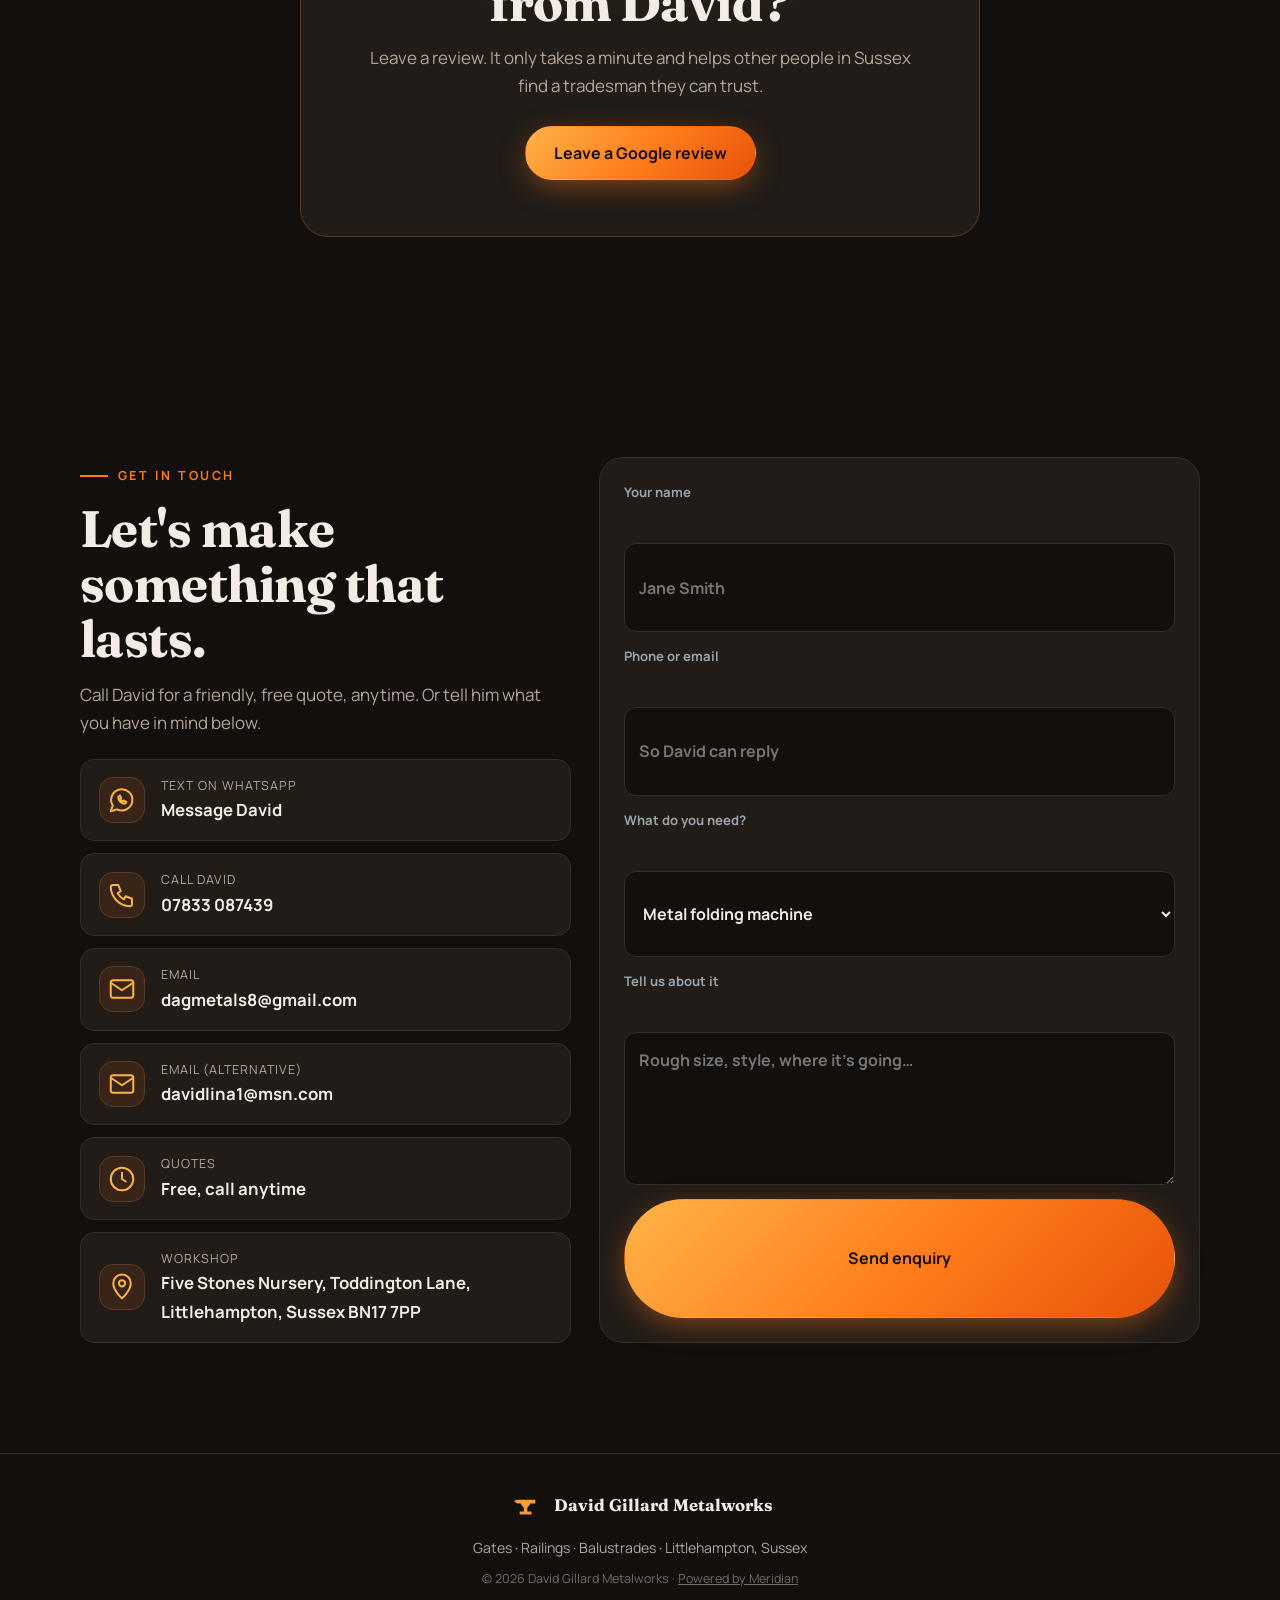
==== commit a64328ca: "Image update" ====
--- a/index.html
+++ b/index.html
@@ -153,9 +153,9 @@
     <h2>Recent projects.</h2>
     <p class="lead">A selection of gates, balconies and balustrades David has made and fitted. Tap any photo to enlarge.</p></div>
     <div class="filters rv" role="tablist">
-      <button class="chip on" data-f="all">All</button><button class="chip" data-f="glass">Glass</button><button class="chip" data-f="iron">Wrought iron</button><button class="chip" data-f="stainless">Stainless steel</button>
-    </div>
-    <div class="shots" id="shots"><button class="shot" data-cat="glass" data-cap="Glass balcony balustrade" aria-label="View: Glass balcony balustrade"><img src="images/1.webp" width="800" height="450" loading="lazy" alt="Glass balcony balustrade"><span>Glass balcony balustrade</span></button><button class="shot" data-cat="iron" data-cap="Wrought iron French balcony" aria-label="View: Wrought iron French balcony"><img src="images/5.webp" width="800" height="600" loading="lazy" alt="Wrought iron French balcony"><span>Wrought iron French balcony</span></button><button class="shot" data-cat="iron" data-cap="Side gate with spear tops" aria-label="View: Side gate with spear tops"><img src="images/7.webp" width="800" height="600" loading="lazy" alt="Side gate with spear tops"><span>Side gate with spear tops</span></button><button class="shot" data-cat="stainless" data-cap="Stainless steel wire balustrade" aria-label="View: Stainless steel wire balustrade"><img src="images/15.webp" width="800" height="600" loading="lazy" alt="Stainless steel wire balustrade"><span>Stainless steel wire balustrade</span></button><button class="shot" hidden data-cat="glass" data-cap="Glass garden balustrade" aria-label="View: Glass garden balustrade"><img src="images/3.webp" width="800" height="450" loading="lazy" alt="Glass garden balustrade"><span>Glass garden balustrade</span></button><button class="shot" hidden data-cat="iron" data-cap="Scrollwork garden gate" aria-label="View: Scrollwork garden gate"><img src="images/17.webp" width="600" height="800" loading="lazy" alt="Scrollwork garden gate"><span>Scrollwork garden gate</span></button><button class="shot" hidden data-cat="glass" data-cap="Glass Juliet balcony" aria-label="View: Glass Juliet balcony"><img src="images/12.webp" width="800" height="533" loading="lazy" alt="Glass Juliet balcony"><span>Glass Juliet balcony</span></button><button class="shot" hidden data-cat="stainless" data-cap="Stainless steel handrails, event venue" aria-label="View: Stainless steel handrails, event venue"><img src="images/4.webp" width="800" height="600" loading="lazy" alt="Stainless steel handrails, event venue"><span>Stainless steel handrails, event venue</span></button><button class="shot" hidden data-cat="iron" data-cap="Wrought iron Juliet balcony" aria-label="View: Wrought iron Juliet balcony"><img src="images/9.webp" width="800" height="600" loading="lazy" alt="Wrought iron Juliet balcony"><span>Wrought iron Juliet balcony</span></button><button class="shot" hidden data-cat="glass" data-cap="Glass terrace balustrade" aria-label="View: Glass terrace balustrade"><img src="images/10.webp" width="800" height="450" loading="lazy" alt="Glass terrace balustrade"><span>Glass terrace balustrade</span></button><button class="shot" hidden data-cat="iron" data-cap="Front door railings" aria-label="View: Front door railings"><img src="images/8.webp" width="800" height="600" loading="lazy" alt="Front door railings"><span>Front door railings</span></button><button class="shot" hidden data-cat="stainless" data-cap="Stainless wire balcony" aria-label="View: Stainless wire balcony"><img src="images/18.webp" width="800" height="600" loading="lazy" alt="Stainless wire balcony"><span>Stainless wire balcony</span></button><button class="shot" hidden data-cat="glass" data-cap="Glass stairwell balustrade" aria-label="View: Glass stairwell balustrade"><img src="images/2.webp" width="800" height="450" loading="lazy" alt="Glass stairwell balustrade"><span>Glass stairwell balustrade</span></button><button class="shot" hidden data-cat="iron" data-cap="Railings with brass finials" aria-label="View: Railings with brass finials"><img src="images/16.webp" width="800" height="450" loading="lazy" alt="Railings with brass finials"><span>Railings with brass finials</span></button><button class="shot" hidden data-cat="glass" data-cap="Roof terrace balustrade" aria-label="View: Roof terrace balustrade"><img src="images/6.webp" width="800" height="600" loading="lazy" alt="Roof terrace balustrade"><span>Roof terrace balustrade</span></button><button class="shot" hidden data-cat="iron" data-cap="Wrought iron Juliet balconies" aria-label="View: Wrought iron Juliet balconies"><img src="images/19.webp" width="800" height="600" loading="lazy" alt="Wrought iron Juliet balconies"><span>Wrought iron Juliet balconies</span></button><button class="shot" hidden data-cat="glass" data-cap="Glass balcony" aria-label="View: Glass balcony"><img src="images/13.webp" width="800" height="450" loading="lazy" alt="Glass balcony"><span>Glass balcony</span></button><button class="shot" hidden data-cat="iron" data-cap="Wrought iron railing panel" aria-label="View: Wrought iron railing panel"><img src="images/11.webp" width="800" height="665" loading="lazy" alt="Wrought iron railing panel"><span>Wrought iron railing panel</span></button><button class="shot" hidden data-cat="glass" data-cap="Glass walkway balustrade" aria-label="View: Glass walkway balustrade"><img src="images/20.webp" width="800" height="419" loading="lazy" alt="Glass walkway balustrade"><span>Glass walkway balustrade</span></button><button class="shot" hidden data-cat="glass" data-cap="Glass and stainless panel, made in the workshop" aria-label="View: Glass and stainless panel, made in the workshop"><img src="images/14.webp" width="800" height="602" loading="lazy" alt="Glass and stainless panel, made in the workshop"><span>Glass and stainless panel, made in the workshop</span></button></div>
+      <button class="chip on" data-f="all">All</button><button class="chip" data-f="glass">Glass</button><button class="chip" data-f="iron">Wrought iron</button><button class="chip" data-f="stainless">Stainless steel</button><button class="chip" data-f="custom">Custom builds</button>
+    </div>
+    <div class="shots" id="shots"><button class="shot" data-cat="glass" data-cap="Glass balcony balustrade" aria-label="View: Glass balcony balustrade"><img src="images/1.webp" width="800" height="450" loading="lazy" alt="Glass balcony balustrade"><span>Glass balcony balustrade</span></button><button class="shot" data-cat="iron" data-cap="Wrought iron French balcony" aria-label="View: Wrought iron French balcony"><img src="images/5.webp" width="800" height="600" loading="lazy" alt="Wrought iron French balcony"><span>Wrought iron French balcony</span></button><button class="shot" data-cat="iron" data-cap="Side gate with spear tops" aria-label="View: Side gate with spear tops"><img src="images/7.webp" width="800" height="600" loading="lazy" alt="Side gate with spear tops"><span>Side gate with spear tops</span></button><button class="shot" data-cat="stainless" data-cap="Stainless steel wire balustrade" aria-label="View: Stainless steel wire balustrade"><img src="images/15.webp" width="800" height="600" loading="lazy" alt="Stainless steel wire balustrade"><span>Stainless steel wire balustrade</span></button><button class="shot" hidden data-cat="glass" data-cap="Glass garden balustrade" aria-label="View: Glass garden balustrade"><img src="images/3.webp" width="800" height="450" loading="lazy" alt="Glass garden balustrade"><span>Glass garden balustrade</span></button><button class="shot" hidden data-cat="iron" data-cap="Scrollwork garden gate" aria-label="View: Scrollwork garden gate"><img src="images/17.webp" width="600" height="800" loading="lazy" alt="Scrollwork garden gate"><span>Scrollwork garden gate</span></button><button class="shot" hidden data-cat="glass" data-cap="Glass Juliet balcony" aria-label="View: Glass Juliet balcony"><img src="images/12.webp" width="800" height="533" loading="lazy" alt="Glass Juliet balcony"><span>Glass Juliet balcony</span></button><button class="shot" hidden data-cat="stainless" data-cap="Stainless steel handrails, event venue" aria-label="View: Stainless steel handrails, event venue"><img src="images/4.webp" width="800" height="600" loading="lazy" alt="Stainless steel handrails, event venue"><span>Stainless steel handrails, event venue</span></button><button class="shot" hidden data-cat="iron" data-cap="Wrought iron Juliet balcony" aria-label="View: Wrought iron Juliet balcony"><img src="images/9.webp" width="800" height="600" loading="lazy" alt="Wrought iron Juliet balcony"><span>Wrought iron Juliet balcony</span></button><button class="shot" hidden data-cat="glass" data-cap="Glass terrace balustrade" aria-label="View: Glass terrace balustrade"><img src="images/10.webp" width="800" height="450" loading="lazy" alt="Glass terrace balustrade"><span>Glass terrace balustrade</span></button><button class="shot" hidden data-cat="iron" data-cap="Front door railings" aria-label="View: Front door railings"><img src="images/8.webp" width="800" height="600" loading="lazy" alt="Front door railings"><span>Front door railings</span></button><button class="shot" hidden data-cat="stainless" data-cap="Stainless wire balcony" aria-label="View: Stainless wire balcony"><img src="images/18.webp" width="800" height="600" loading="lazy" alt="Stainless wire balcony"><span>Stainless wire balcony</span></button><button class="shot" hidden data-cat="glass" data-cap="Glass stairwell balustrade" aria-label="View: Glass stairwell balustrade"><img src="images/2.webp" width="800" height="450" loading="lazy" alt="Glass stairwell balustrade"><span>Glass stairwell balustrade</span></button><button class="shot" hidden data-cat="iron" data-cap="Railings with brass finials" aria-label="View: Railings with brass finials"><img src="images/16.webp" width="800" height="450" loading="lazy" alt="Railings with brass finials"><span>Railings with brass finials</span></button><button class="shot" hidden data-cat="glass" data-cap="Roof terrace balustrade" aria-label="View: Roof terrace balustrade"><img src="images/6.webp" width="800" height="600" loading="lazy" alt="Roof terrace balustrade"><span>Roof terrace balustrade</span></button><button class="shot" hidden data-cat="iron" data-cap="Wrought iron Juliet balconies" aria-label="View: Wrought iron Juliet balconies"><img src="images/19.webp" width="800" height="600" loading="lazy" alt="Wrought iron Juliet balconies"><span>Wrought iron Juliet balconies</span></button><button class="shot" hidden data-cat="glass" data-cap="Glass balcony" aria-label="View: Glass balcony"><img src="images/13.webp" width="800" height="450" loading="lazy" alt="Glass balcony"><span>Glass balcony</span></button><button class="shot" hidden data-cat="iron" data-cap="Wrought iron railing panel" aria-label="View: Wrought iron railing panel"><img src="images/11.webp" width="800" height="665" loading="lazy" alt="Wrought iron railing panel"><span>Wrought iron railing panel</span></button><button class="shot" hidden data-cat="glass" data-cap="Glass walkway balustrade" aria-label="View: Glass walkway balustrade"><img src="images/20.webp" width="800" height="419" loading="lazy" alt="Glass walkway balustrade"><span>Glass walkway balustrade</span></button><button class="shot" hidden data-cat="glass" data-cap="Glass and stainless panel, made in the workshop" aria-label="View: Glass and stainless panel, made in the workshop"><img src="images/14.webp" width="800" height="602" loading="lazy" alt="Glass and stainless panel, made in the workshop"><span>Glass and stainless panel, made in the workshop</span></button><button class="shot" hidden data-cat="stainless" data-cap="Stainless steel catering trailer fit-out" aria-label="View: Stainless steel catering trailer fit-out"><img src="images/30.webp" width="900" height="1200" loading="lazy" alt="Stainless steel catering trailer fit-out"><span>Stainless steel catering trailer fit-out</span></button><button class="shot" hidden data-cat="stainless" data-cap="Stainless steel kitchen units" aria-label="View: Stainless steel kitchen units"><img src="images/31.webp" width="1200" height="900" loading="lazy" alt="Stainless steel kitchen units"><span>Stainless steel kitchen units</span></button><button class="shot" hidden data-cat="stainless" data-cap="Stainless steel worktops and sink" aria-label="View: Stainless steel worktops and sink"><img src="images/32.webp" width="900" height="1200" loading="lazy" alt="Stainless steel worktops and sink"><span>Stainless steel worktops and sink</span></button><button class="shot" hidden data-cat="iron" data-cap="Black railings and handrail to patio steps" aria-label="View: Black railings and handrail to patio steps"><img src="images/33.webp" width="1200" height="900" loading="lazy" alt="Black railings and handrail to patio steps"><span>Black railings and handrail to patio steps</span></button><button class="shot" hidden data-cat="glass" data-cap="Frosted glass side gate" aria-label="View: Frosted glass side gate"><img src="images/34.webp" width="900" height="1200" loading="lazy" alt="Frosted glass side gate"><span>Frosted glass side gate</span></button><button class="shot" hidden data-cat="custom" data-cap="Custom-built box trailer" aria-label="View: Custom-built box trailer"><img src="images/35.webp" width="1200" height="900" loading="lazy" alt="Custom-built box trailer"><span>Custom-built box trailer</span></button><button class="shot" hidden data-cat="iron" data-cap="Palisade gate in a custom colour" aria-label="View: Palisade gate in a custom colour"><img src="images/36.webp" width="1200" height="900" loading="lazy" alt="Palisade gate in a custom colour"><span>Palisade gate in a custom colour</span></button><button class="shot" hidden data-cat="iron" data-cap="Balcony railings with scroll collars" aria-label="View: Balcony railings with scroll collars"><img src="images/37.webp" width="1200" height="900" loading="lazy" alt="Balcony railings with scroll collars"><span>Balcony railings with scroll collars</span></button><button class="shot" hidden data-cat="iron" data-cap="Balcony railings, side view" aria-label="View: Balcony railings, side view"><img src="images/38.webp" width="1200" height="900" loading="lazy" alt="Balcony railings, side view"><span>Balcony railings, side view</span></button><button class="shot" hidden data-cat="glass" data-cap="Frosted glass gate, open" aria-label="View: Frosted glass gate, open"><img src="images/39.webp" width="900" height="1200" loading="lazy" alt="Frosted glass gate, open"><span>Frosted glass gate, open</span></button><button class="shot" hidden data-cat="iron" data-cap="Juliet balcony railing with harbour view" aria-label="View: Juliet balcony railing with harbour view"><img src="images/40.webp" width="900" height="1200" loading="lazy" alt="Juliet balcony railing with harbour view"><span>Juliet balcony railing with harbour view</span></button><button class="shot" hidden data-cat="iron" data-cap="Long railing run along a terrace" aria-label="View: Long railing run along a terrace"><img src="images/41.webp" width="900" height="1200" loading="lazy" alt="Long railing run along a terrace"><span>Long railing run along a terrace</span></button><button class="shot" hidden data-cat="iron" data-cap="Cantilever balcony railings" aria-label="View: Cantilever balcony railings"><img src="images/42.webp" width="1200" height="900" loading="lazy" alt="Cantilever balcony railings"><span>Cantilever balcony railings</span></button><button class="shot" hidden data-cat="custom" data-cap="Vintage globe on a new steel stand" aria-label="View: Vintage globe on a new steel stand"><img src="images/43.webp" width="900" height="1200" loading="lazy" alt="Vintage globe on a new steel stand"><span>Vintage globe on a new steel stand</span></button><button class="shot" hidden data-cat="iron" data-cap="Spear-top front railings" aria-label="View: Spear-top front railings"><img src="images/44.webp" width="900" height="1200" loading="lazy" alt="Spear-top front railings"><span>Spear-top front railings</span></button><button class="shot" hidden data-cat="iron" data-cap="Spear-top pedestrian gate" aria-label="View: Spear-top pedestrian gate"><img src="images/45.webp" width="1200" height="900" loading="lazy" alt="Spear-top pedestrian gate"><span>Spear-top pedestrian gate</span></button><button class="shot" hidden data-cat="iron" data-cap="Spear-top railings along a wall" aria-label="View: Spear-top railings along a wall"><img src="images/46.webp" width="1200" height="900" loading="lazy" alt="Spear-top railings along a wall"><span>Spear-top railings along a wall</span></button><button class="shot" hidden data-cat="glass" data-cap="Glass balustrade on a brick parapet" aria-label="View: Glass balustrade on a brick parapet"><img src="images/47.webp" width="1200" height="900" loading="lazy" alt="Glass balustrade on a brick parapet"><span>Glass balustrade on a brick parapet</span></button><button class="shot" hidden data-cat="glass" data-cap="Glass balustrade, corner view" aria-label="View: Glass balustrade, corner view"><img src="images/48.webp" width="1200" height="900" loading="lazy" alt="Glass balustrade, corner view"><span>Glass balustrade, corner view</span></button><button class="shot" hidden data-cat="iron" data-cap="Grey terrace and balcony railings" aria-label="View: Grey terrace and balcony railings"><img src="images/49.webp" width="1200" height="900" loading="lazy" alt="Grey terrace and balcony railings"><span>Grey terrace and balcony railings</span></button><button class="shot" hidden data-cat="iron" data-cap="Black railings to a front garden" aria-label="View: Black railings to a front garden"><img src="images/51.webp" width="1170" height="1125" loading="lazy" alt="Black railings to a front garden"><span>Black railings to a front garden</span></button><button class="shot" hidden data-cat="iron" data-cap="Ball-top front garden railings" aria-label="View: Ball-top front garden railings"><img src="images/58.webp" width="900" height="1200" loading="lazy" alt="Ball-top front garden railings"><span>Ball-top front garden railings</span></button><button class="shot" hidden data-cat="custom" data-cap="Grey side gate with fleur-de-lis tops" aria-label="View: Grey side gate with fleur-de-lis tops"><img src="images/52.webp" width="900" height="1200" loading="lazy" alt="Grey side gate with fleur-de-lis tops"><span>Grey side gate with fleur-de-lis tops</span></button><button class="shot" hidden data-cat="custom" data-cap="Matching grey gates and fence panels" aria-label="View: Matching grey gates and fence panels"><img src="images/53.webp" width="1200" height="900" loading="lazy" alt="Matching grey gates and fence panels"><span>Matching grey gates and fence panels</span></button><button class="shot" hidden data-cat="custom" data-cap="Sliding art storage racking" aria-label="View: Sliding art storage racking"><img src="images/55.webp" width="900" height="1200" loading="lazy" alt="Sliding art storage racking"><span>Sliding art storage racking</span></button><button class="shot" hidden data-cat="custom" data-cap="Art storage racking, side view" aria-label="View: Art storage racking, side view"><img src="images/56.webp" width="1200" height="900" loading="lazy" alt="Art storage racking, side view"><span>Art storage racking, side view</span></button><button class="shot" hidden data-cat="custom" data-cap="Art storage racking, full bay" aria-label="View: Art storage racking, full bay"><img src="images/59.webp" width="1200" height="900" loading="lazy" alt="Art storage racking, full bay"><span>Art storage racking, full bay</span></button></div>
     <div class="cta-row"><button class="btn btn-ghost" id="more" type="button">See more photos</button></div>
     <p class="cta-row" style="margin-top:14px"><a href="#contact" class="btn btn-fire">Get a free quote</a></p>
   </div>
@@ -217,7 +217,8 @@
       <div class="info">
         <a class="row" href="https://wa.me/447833087439?text=Hi%20David%2C%20I'd%20like%20a%20quote%20please." target="_blank" rel="noopener"><div class="ico"><svg viewBox="0 0 24 24"><path d="M3 21l1.6-4.6A8.5 8.5 0 1 1 8 19.5z"/><path d="M9 9.5c0 3 2.5 5.5 5.5 5.5l1-1.5-2-1-1 .7c-.8-.4-1.5-1.1-1.9-1.9l.7-1-1-2z"/></svg></div><div><small>Text on WhatsApp</small><b>Message David</b></div></a>
         <a class="row" href="tel:07833087439"><div class="ico"><svg viewBox="0 0 24 24"><path d="M5 4h4l2 5-2.5 1.5a11 11 0 0 0 5 5L15 13l5 2v4a2 2 0 0 1-2 2A16 16 0 0 1 3 6a2 2 0 0 1 2-2"/></svg></div><div><small>Call David</small><b>07833 087439</b></div></a>
-        <a class="row" href="mailto:Dave@dagmetals.co.uk"><div class="ico"><svg viewBox="0 0 24 24"><rect x="3" y="5" width="18" height="14" rx="2"/><path d="m3 7 9 6 9-6"/></svg></div><div><small>Email</small><b>Dave@dagmetals.co.uk</b></div></a>
+        <a class="row" href="mailto:dagmetals8@gmail.com"><div class="ico"><svg viewBox="0 0 24 24"><rect x="3" y="5" width="18" height="14" rx="2"/><path d="m3 7 9 6 9-6"/></svg></div><div><small>Email</small><b>dagmetals8@gmail.com</b></div></a>
+        <a class="row" href="mailto:davidlina1@msn.com"><div class="ico"><svg viewBox="0 0 24 24"><rect x="3" y="5" width="18" height="14" rx="2"/><path d="m3 7 9 6 9-6"/></svg></div><div><small>Email (alternative)</small><b>davidlina1@msn.com</b></div></a>
         <div class="row"><div class="ico"><svg viewBox="0 0 24 24"><circle cx="12" cy="12" r="9"/><path d="M12 7v5l3 2"/></svg></div><div><small>Quotes</small><b>Free, call anytime</b></div></div>
         <a class="row" href="https://www.google.com/maps/search/?api=1&query=Five+Stones+Nursery+Toddington+Lane+Littlehampton+BN17+7PP" target="_blank" rel="noopener"><div class="ico"><svg viewBox="0 0 24 24"><path d="M12 21s7-6 7-12a7 7 0 0 0-14 0c0 6 7 12 7 12z"/><circle cx="12" cy="9" r="2.5"/></svg></div><div><small>Workshop</small><b>Five Stones Nursery, Toddington Lane, Littlehampton, Sussex BN17 7PP</b></div></a>
       </div>
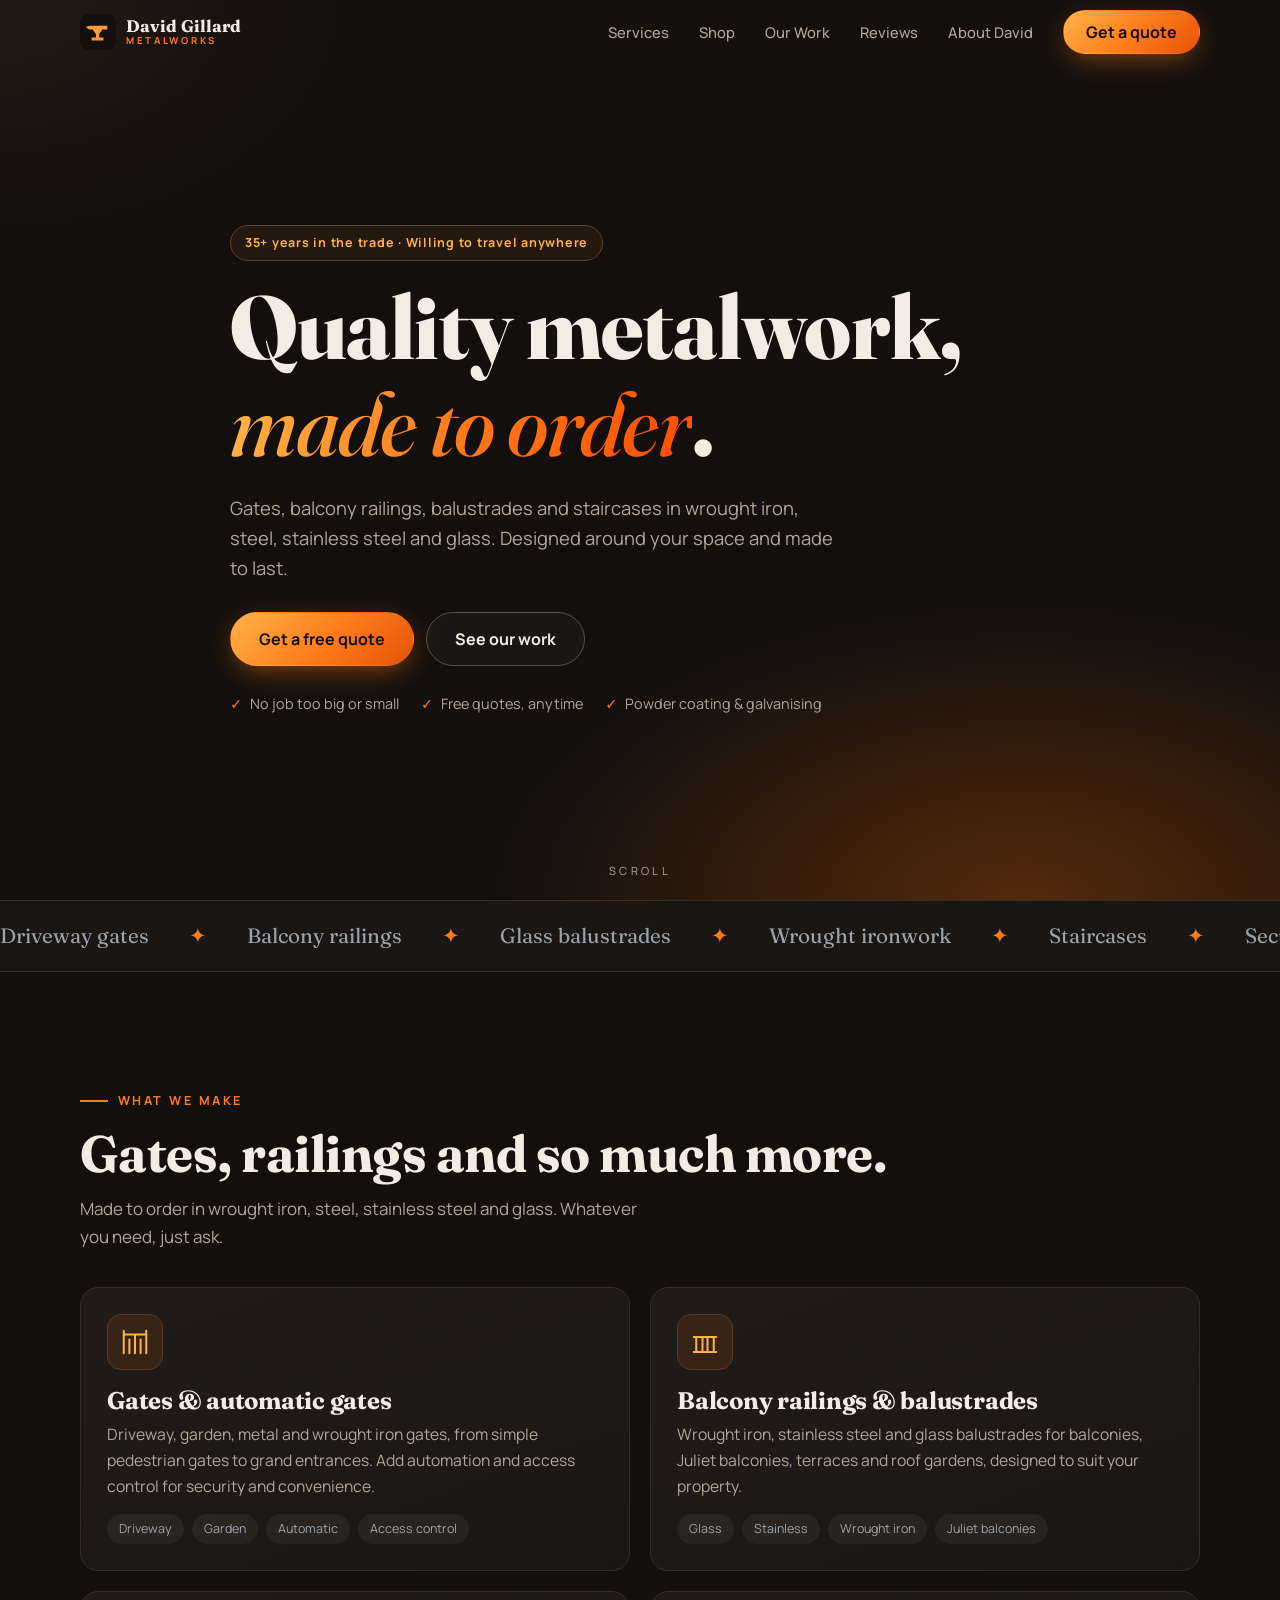
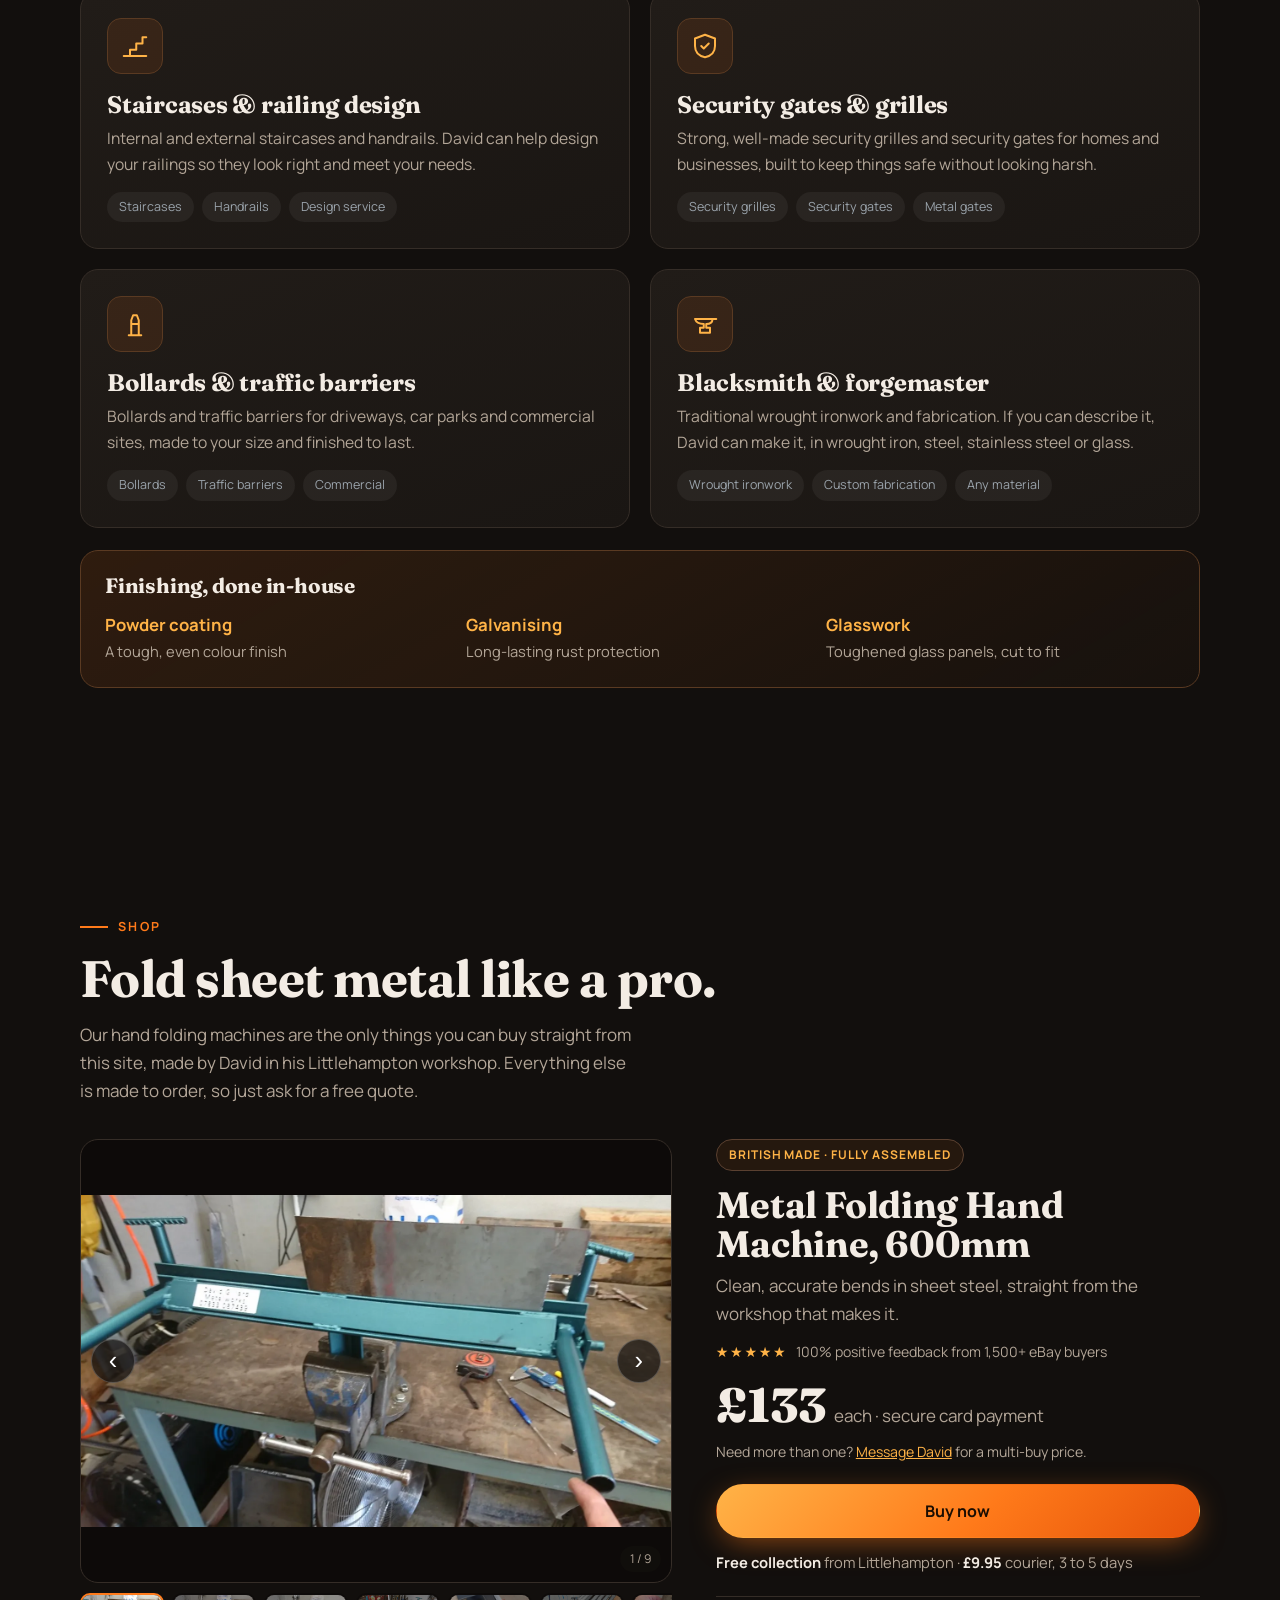
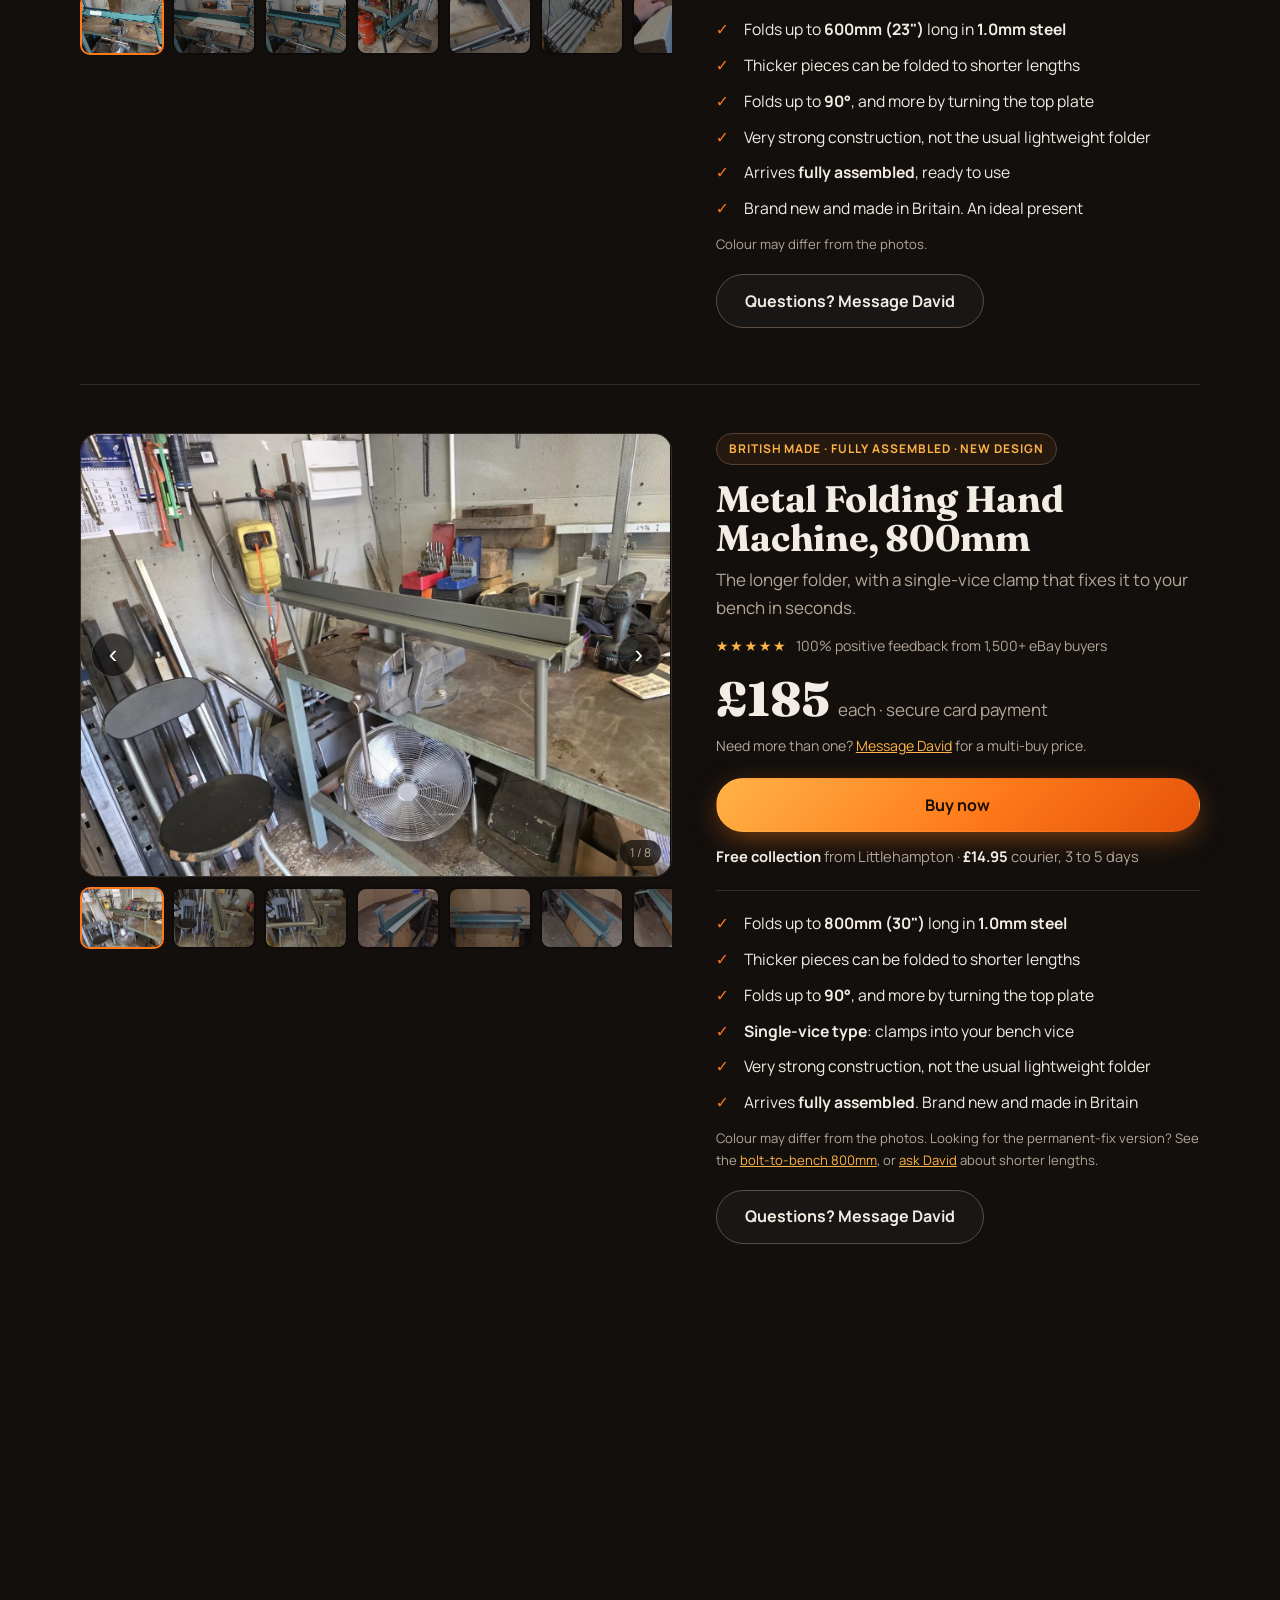
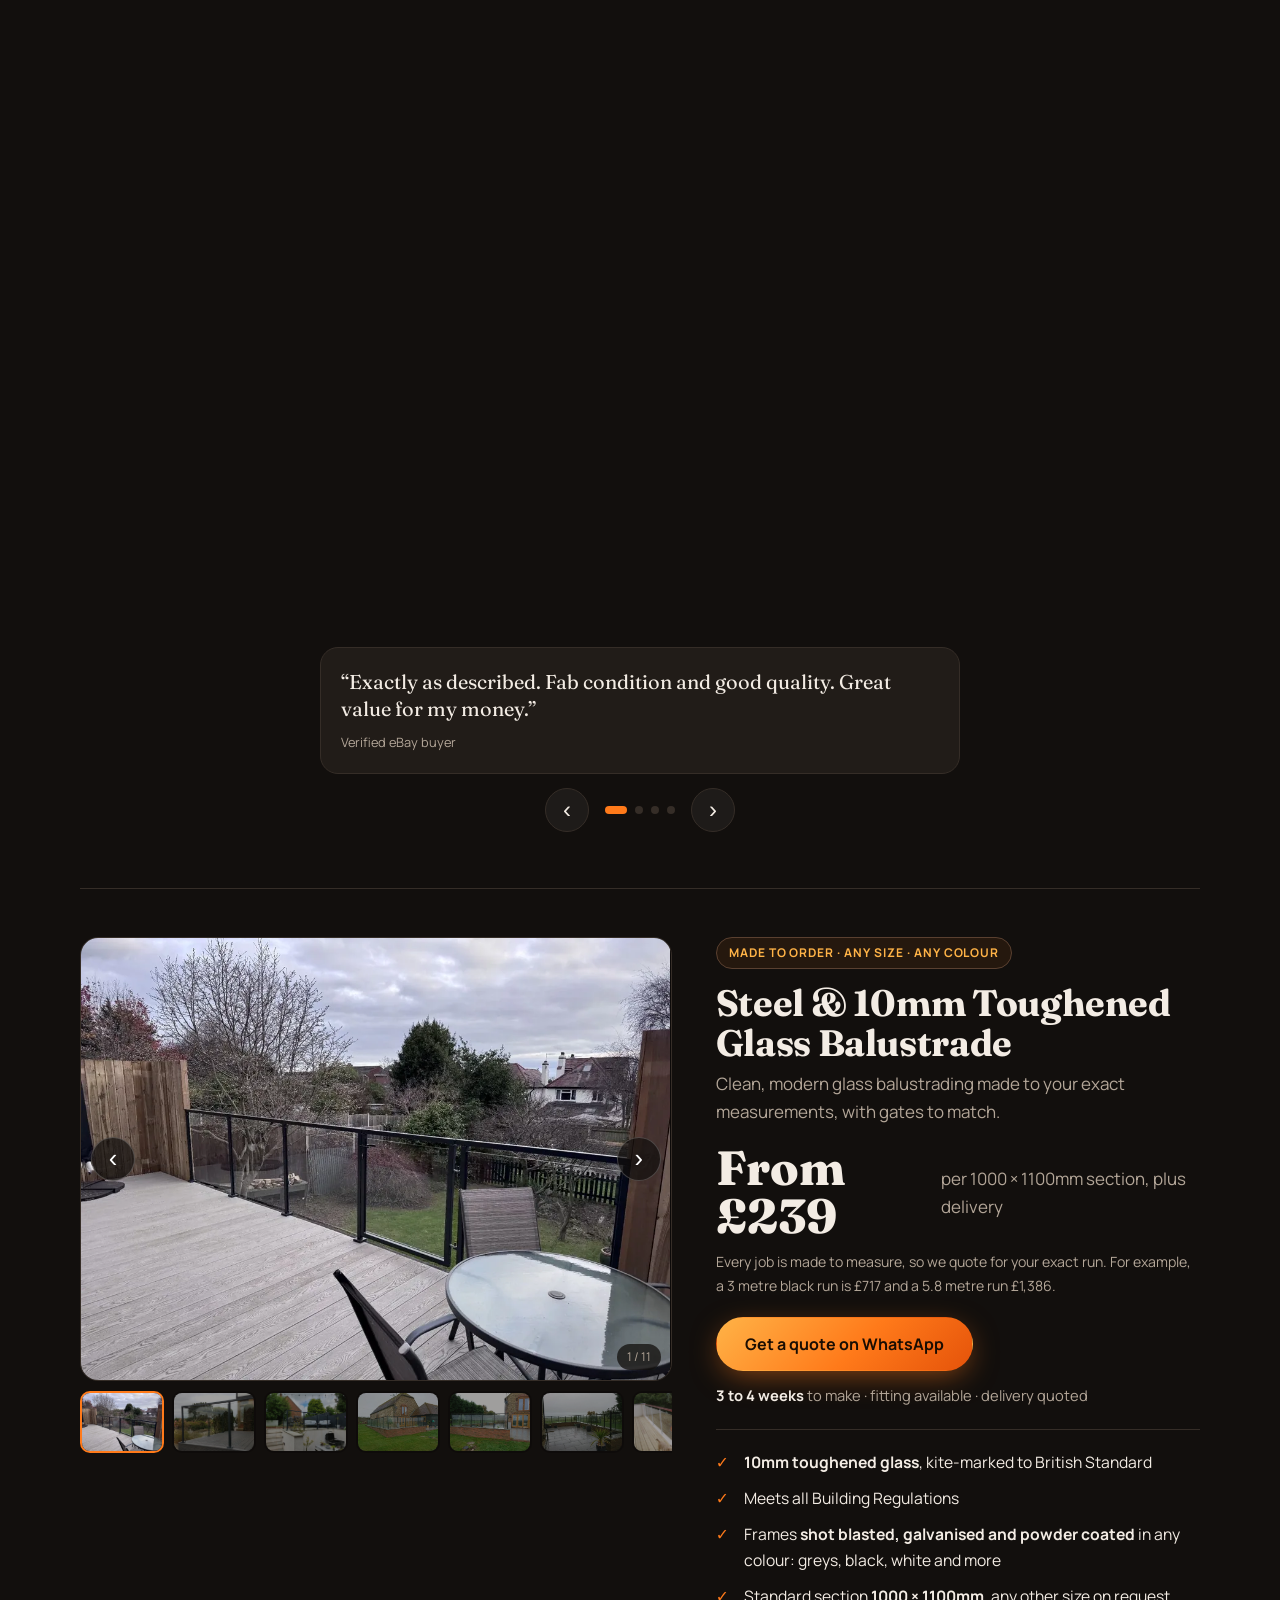
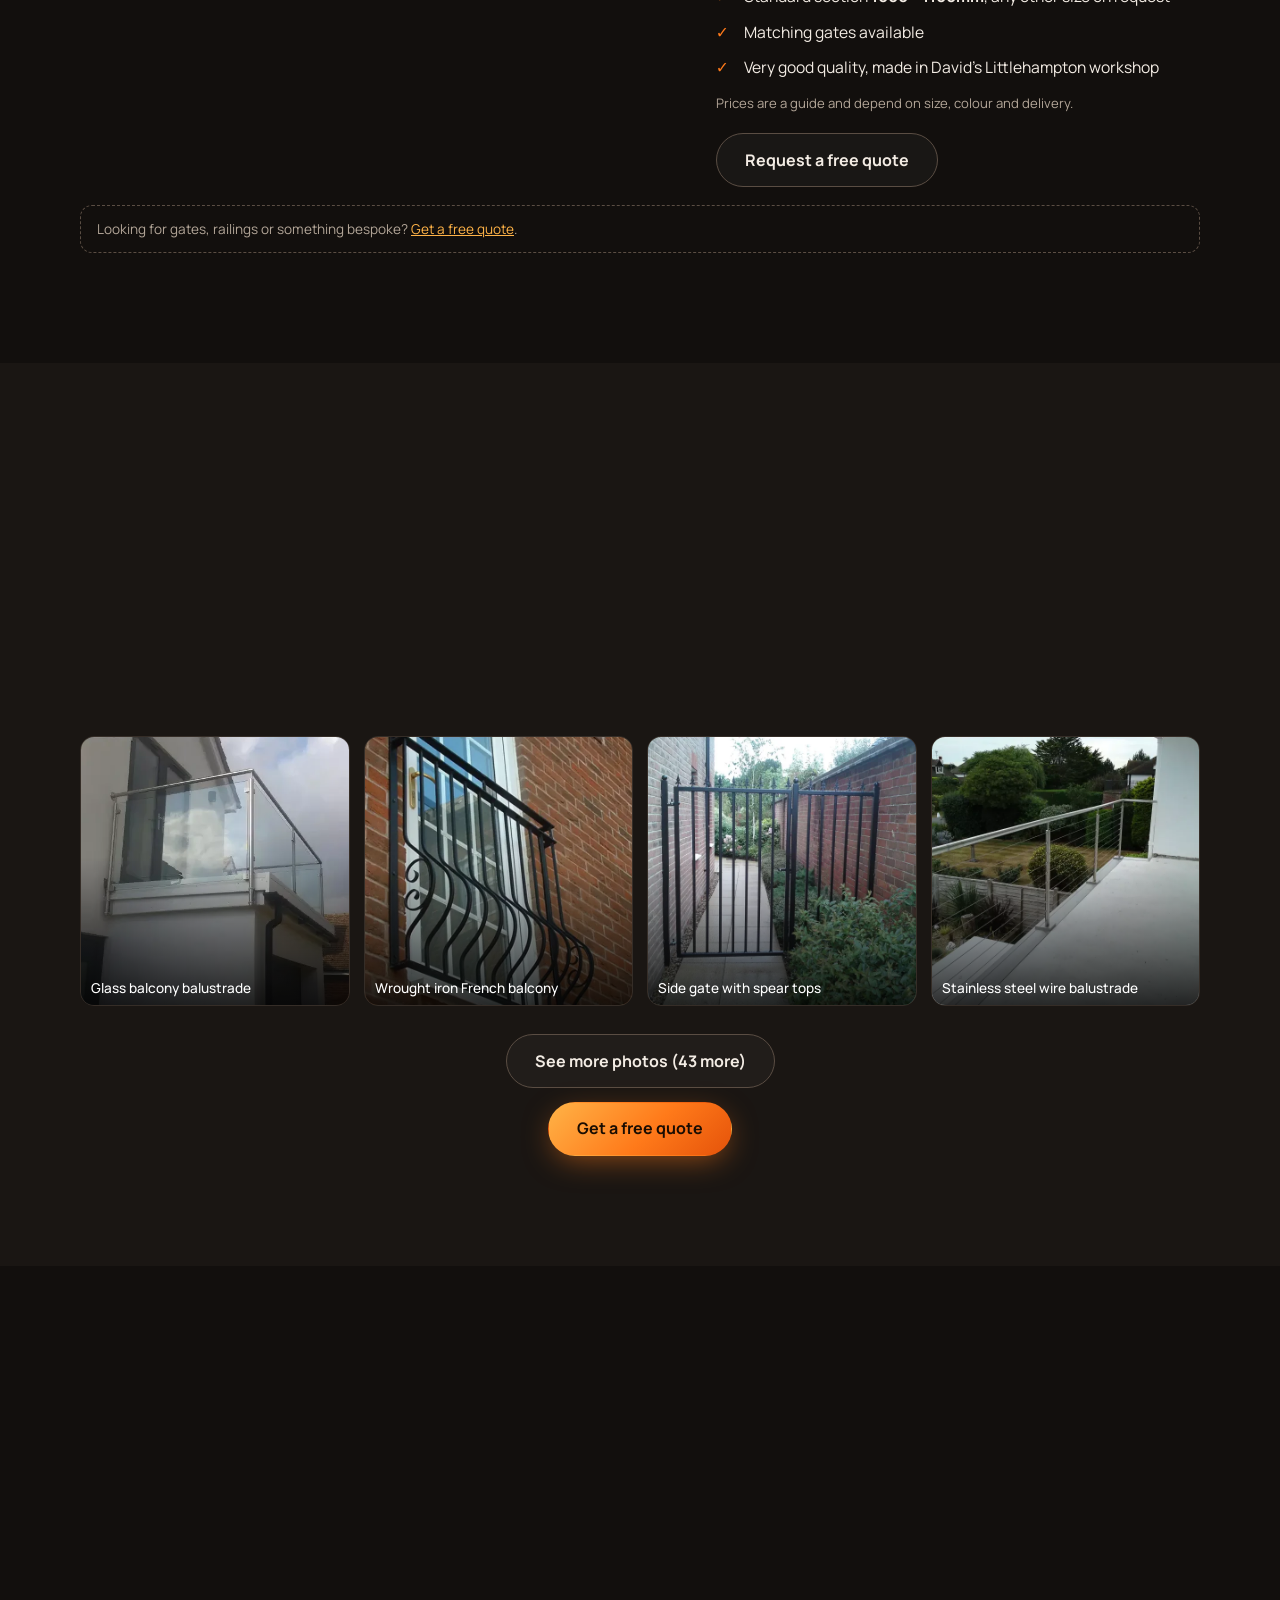
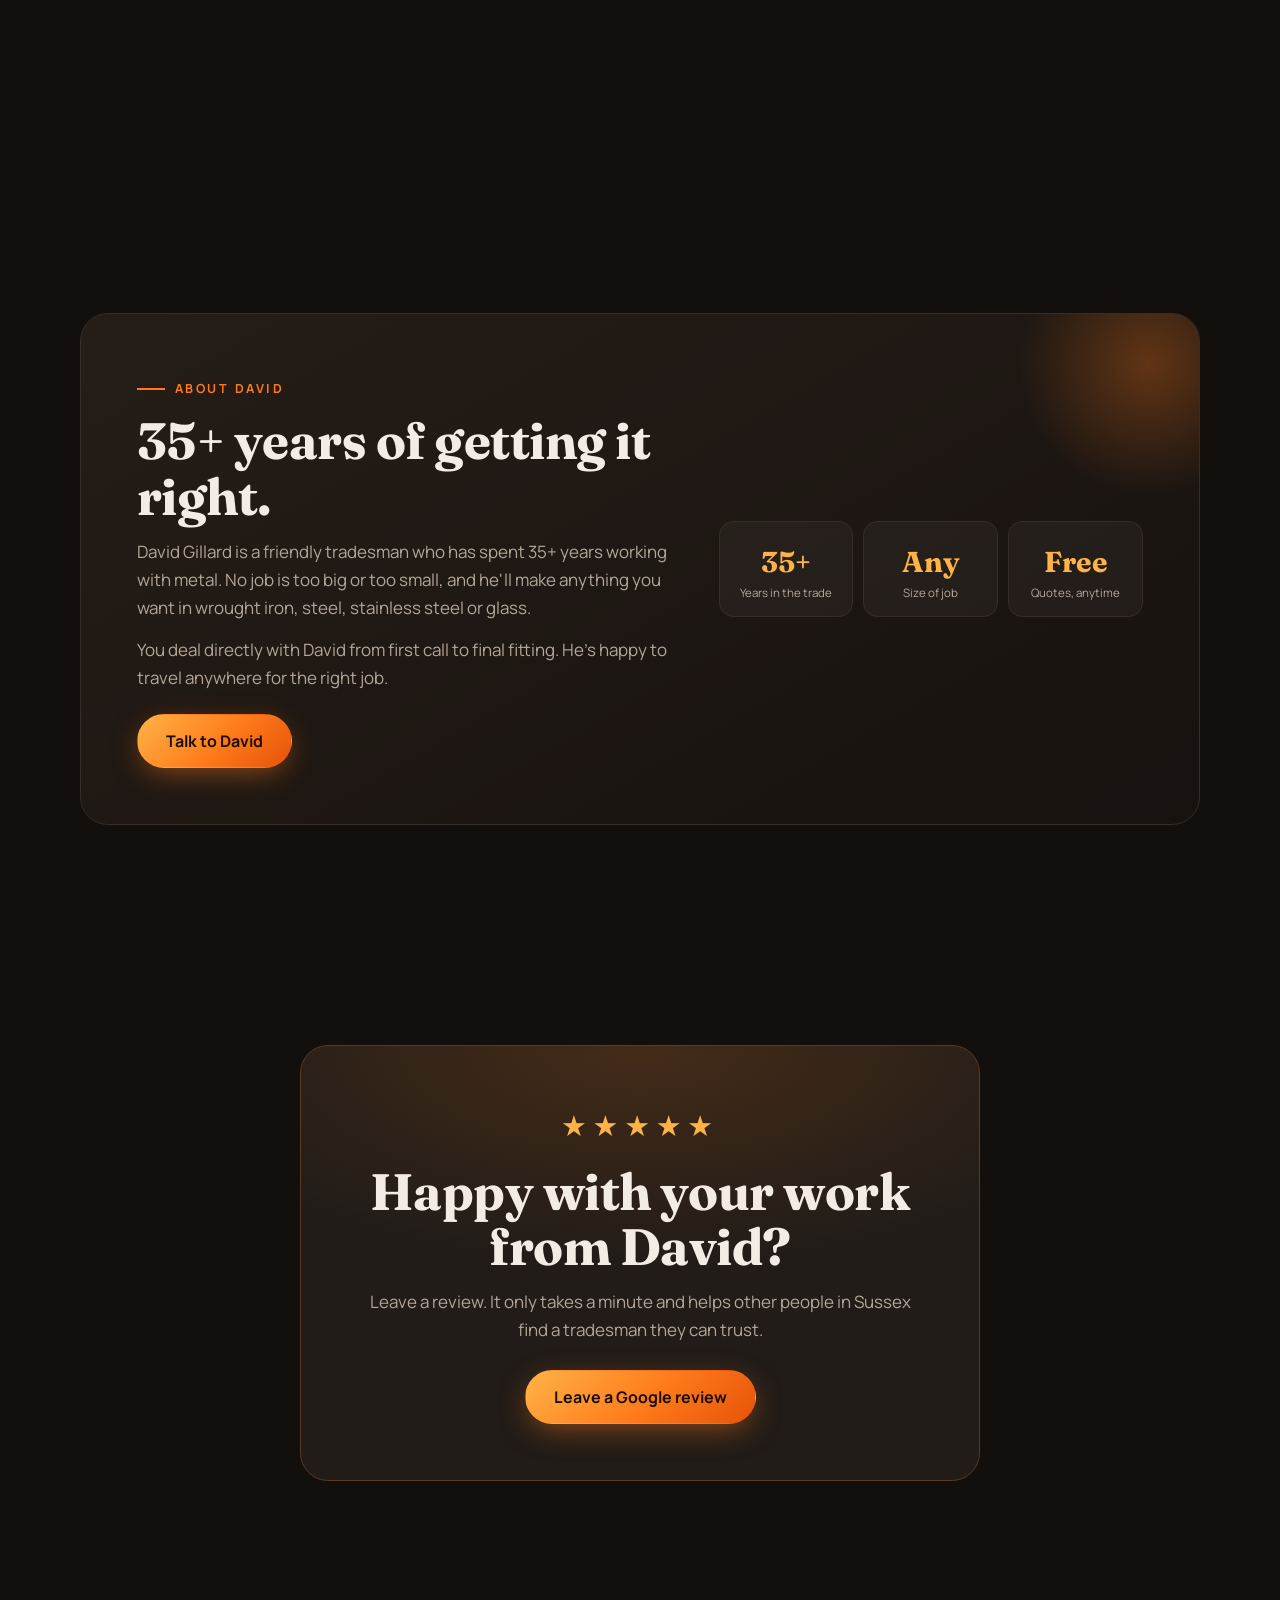
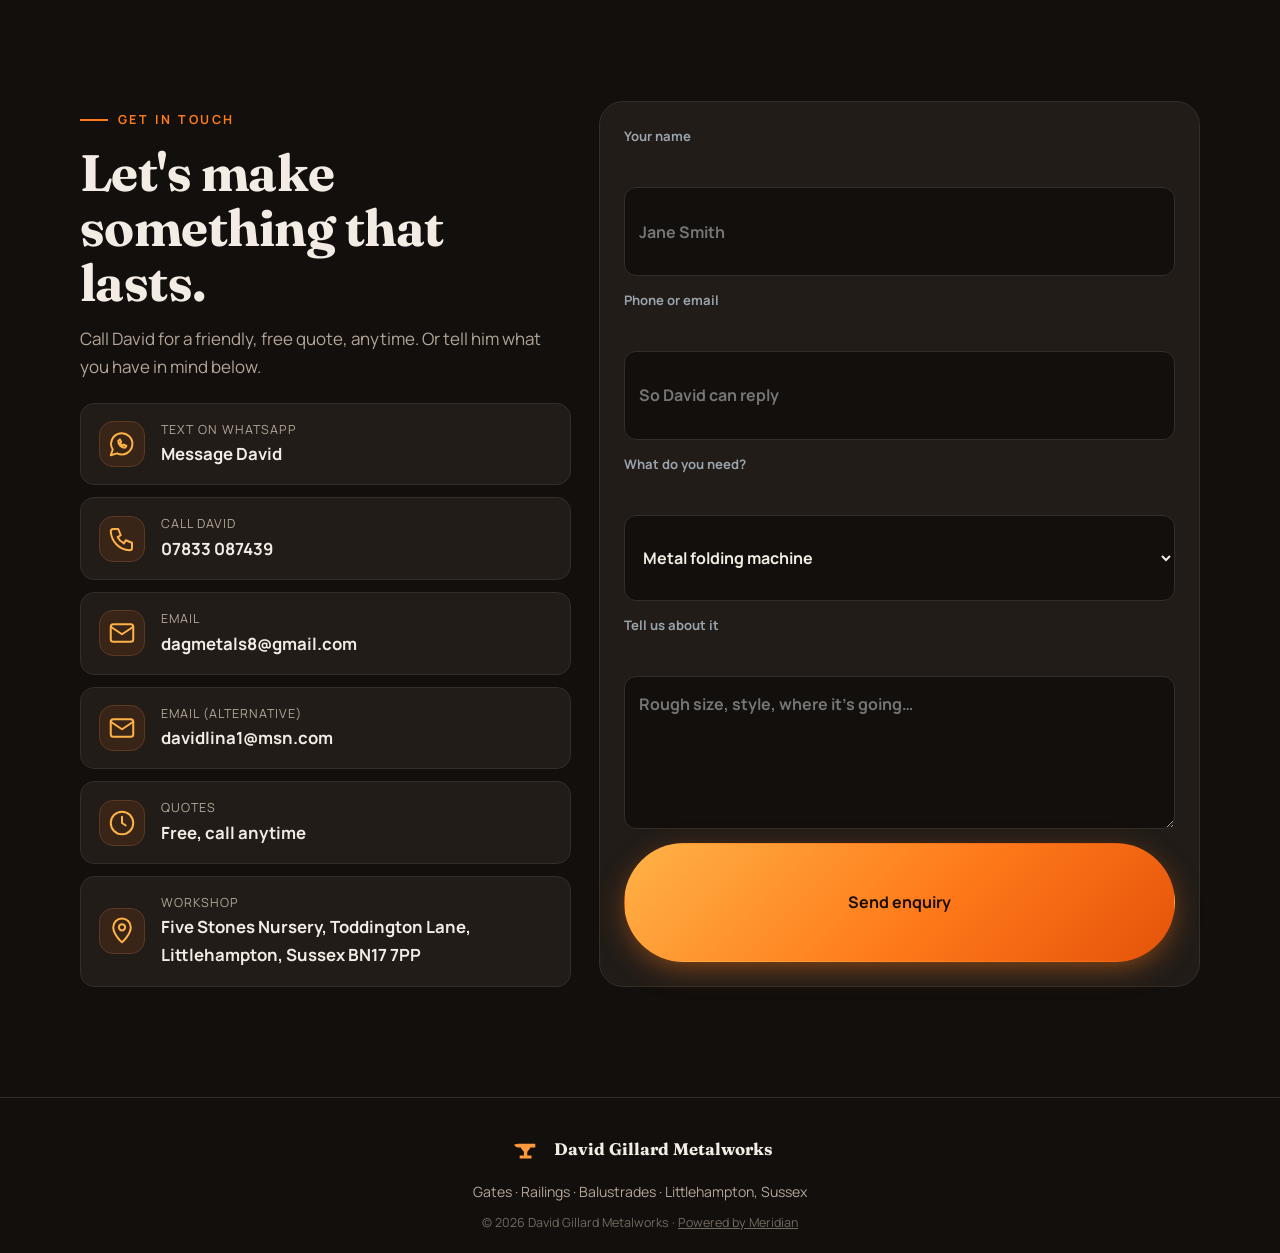
==== commit 7bcc64be: "new buy now listings" ====
--- a/index.html
+++ b/index.html
@@ -99,12 +99,12 @@
   <div class="wrap">
     <div class="rv"><span class="eyebrow">Shop</span>
     <h2>Fold sheet metal like a pro.</h2>
-    <p class="lead">Our hand folding machine is the one thing you can buy straight from this site, made by David in his Littlehampton workshop. Everything else is made to order, so just ask for a free quote.</p></div>
-
-    <div class="pdp rv">
+    <p class="lead">Our hand folding machines are the only things you can buy straight from this site, made by David in his Littlehampton workshop. Everything else is made to order, so just ask for a free quote.</p></div>
+
+    <div class="pdp rv" id="folder-600">
       <div class="gal">
-        <div class="gmain" id="gmain" data-alts='["Teal hand folding machine with the David Gillard Metalworks label, folding a steel sheet", "Teal hand folding machine with a steel sheet in place", "Teal 600mm hand folding machine, front view", "Teal hand folding machine held in a bench vice, angled view", "Grey hand folding machine close-up showing the welded frame", "A batch of grey hand folding machines made in the workshop", "Sheet steel folded to a right angle, measured with a protractor", "An older folding machine still in daily use", "Close-up of the older folding machine, still working perfectly"]'><img id="gimg" src="images/folder-1.webp" alt="Teal hand folding machine with the David Gillard Metalworks label, folding a steel sheet" width="1400" height="788"><button type="button" class="g-n g-p" aria-label="Previous photo">‹</button><button type="button" class="g-n g-nx" aria-label="Next photo">›</button><span class="gcount" id="gcount">1 / 9</span></div>
-        <div class="thumbs" id="thumbs"><button type="button" class="pt on" data-i="0" aria-label="Photo 1"><img src="images/folder-1.webp" alt="" loading="lazy"></button><button type="button" class="pt" data-i="1" aria-label="Photo 2"><img src="images/folder-2.webp" alt="" loading="lazy"></button><button type="button" class="pt" data-i="2" aria-label="Photo 3"><img src="images/folder-3.webp" alt="" loading="lazy"></button><button type="button" class="pt" data-i="3" aria-label="Photo 4"><img src="images/folder-4.webp" alt="" loading="lazy"></button><button type="button" class="pt" data-i="4" aria-label="Photo 5"><img src="images/folder-5.webp" alt="" loading="lazy"></button><button type="button" class="pt" data-i="5" aria-label="Photo 6"><img src="images/folder-6.webp" alt="" loading="lazy"></button><button type="button" class="pt" data-i="6" aria-label="Photo 7"><img src="images/folder-7.webp" alt="" loading="lazy"></button><button type="button" class="pt" data-i="7" aria-label="Photo 8"><img src="images/folder-8.webp" alt="" loading="lazy"></button><button type="button" class="pt" data-i="8" aria-label="Photo 9"><img src="images/folder-9.webp" alt="" loading="lazy"></button></div>
+        <div class="gmain" data-alts='["Teal hand folding machine with the David Gillard Metalworks label, folding a steel sheet", "Teal hand folding machine with a steel sheet in place", "Teal 600mm hand folding machine, front view", "Teal hand folding machine held in a bench vice, angled view", "Grey hand folding machine close-up showing the welded frame", "A batch of grey hand folding machines made in the workshop", "Sheet steel folded to a right angle, measured with a protractor", "An older folding machine still in daily use", "Close-up of the older folding machine, still working perfectly"]'><img class="gimg" src="images/folder-1.webp" alt="Teal hand folding machine with the David Gillard Metalworks label, folding a steel sheet" width="1400" height="788"><button type="button" class="g-n g-p" aria-label="Previous photo">‹</button><button type="button" class="g-n g-nx" aria-label="Next photo">›</button><span class="gcount">1 / 9</span></div>
+        <div class="thumbs"><button type="button" class="pt on" data-i="0" aria-label="Photo 1"><img src="images/folder-1.webp" alt="" loading="lazy"></button><button type="button" class="pt" data-i="1" aria-label="Photo 2"><img src="images/folder-2.webp" alt="" loading="lazy"></button><button type="button" class="pt" data-i="2" aria-label="Photo 3"><img src="images/folder-3.webp" alt="" loading="lazy"></button><button type="button" class="pt" data-i="3" aria-label="Photo 4"><img src="images/folder-4.webp" alt="" loading="lazy"></button><button type="button" class="pt" data-i="4" aria-label="Photo 5"><img src="images/folder-5.webp" alt="" loading="lazy"></button><button type="button" class="pt" data-i="5" aria-label="Photo 6"><img src="images/folder-6.webp" alt="" loading="lazy"></button><button type="button" class="pt" data-i="6" aria-label="Photo 7"><img src="images/folder-7.webp" alt="" loading="lazy"></button><button type="button" class="pt" data-i="7" aria-label="Photo 8"><img src="images/folder-8.webp" alt="" loading="lazy"></button><button type="button" class="pt" data-i="8" aria-label="Photo 9"><img src="images/folder-9.webp" alt="" loading="lazy"></button></div>
       </div>
 
       <div class="pinfo">
@@ -114,16 +114,16 @@
         <div class="stars-sm" aria-label="100% positive feedback"><span>★★★★★</span> 100% positive feedback from 1,500+ eBay buyers</div>
 
         <div class="priceblock">
-          <span class="price" id="pprice">£133</span><span class="each">each · secure card payment</span>
+          <span class="price">£133</span><span class="each">each · secure card payment</span>
           <!-- Only add a struck-through "was" price here if £133 is genuinely a reduction from a price actually charged. -->
         </div>
         <p class="multinote">Need more than one? <a href="https://wa.me/447833087439?text=Hi%20David%2C%20can%20I%20get%20a%20multi-buy%20price%20on%20the%20folding%20machine%3F" target="_blank" rel="noopener">Message David</a> for a multi-buy price.</p>
 
         <div class="buyrow">
           <!-- Stripe: paste David's Payment Link into data-stripe below (see STRIPE-SETUP.md). This is the ONLY place checkout is reachable from. -->
-          <button type="button" class="btn btn-fire buy" id="buy" data-stripe="">Buy now</button>
-        </div>
-        <p class="buymsg" id="buymsg" role="status" hidden>Online checkout is opening soon. To order now, <a href="https://wa.me/447833087439?text=Hi%20David%2C%20I%27d%20like%20to%20order%20the%20folding%20machine." target="_blank" rel="noopener">message David</a> or call 07833 087439.</p>
+          <button type="button" class="btn btn-fire buy" data-stripe="">Buy now</button>
+        </div>
+        <p class="buymsg" role="status" hidden>Online checkout is opening soon. To order now, <a href="https://wa.me/447833087439?text=Hi%20David%2C%20I%27d%20like%20to%20order%20the%20folding%20machine." target="_blank" rel="noopener">message David</a> or call 07833 087439.</p>
         <p class="ship"><b>Free collection</b> from Littlehampton · <b>£9.95</b> courier, 3 to 5 days</p>
 
         <ul class="specs">
@@ -139,10 +139,113 @@
       </div>
     </div>
 
+    <div class="pdp rv" id="folder-800">
+      <div class="gal">
+        <div class="gmain" data-alts='["Grey 800mm hand folding machine clamped in a bench vice", "Grey hand folding machine on a workshop bench", "Close-up of the welded handle and fold plate", "Teal hand folding machine on the bench", "Teal 800mm hand folding machine, front view", "Teal hand folding machine in a bench vice, angled view", "Teal folder close-up showing the slotted top plate", "A batch of grey folding machines made in the workshop"]'><img class="gimg" src="images/folder800-1.webp" alt="Grey 800mm hand folding machine clamped in a bench vice" width="1400" height="1050"><button type="button" class="g-n g-p" aria-label="Previous photo">‹</button><button type="button" class="g-n g-nx" aria-label="Next photo">›</button><span class="gcount">1 / 8</span></div>
+        <div class="thumbs"><button type="button" class="pt on" data-i="0" aria-label="Photo 1"><img src="images/folder800-1.webp" alt="" loading="lazy"></button><button type="button" class="pt" data-i="1" aria-label="Photo 2"><img src="images/folder800-2.webp" alt="" loading="lazy"></button><button type="button" class="pt" data-i="2" aria-label="Photo 3"><img src="images/folder800-3.webp" alt="" loading="lazy"></button><button type="button" class="pt" data-i="3" aria-label="Photo 4"><img src="images/folder800-4.webp" alt="" loading="lazy"></button><button type="button" class="pt" data-i="4" aria-label="Photo 5"><img src="images/folder800-5.webp" alt="" loading="lazy"></button><button type="button" class="pt" data-i="5" aria-label="Photo 6"><img src="images/folder800-6.webp" alt="" loading="lazy"></button><button type="button" class="pt" data-i="6" aria-label="Photo 7"><img src="images/folder800-7.webp" alt="" loading="lazy"></button><button type="button" class="pt" data-i="7" aria-label="Photo 8"><img src="images/folder800-8.webp" alt="" loading="lazy"></button></div>
+      </div>
+
+      <div class="pinfo">
+        <span class="tag">British made · Fully assembled · New design</span>
+        <h3>Metal Folding Hand Machine, 800mm</h3>
+        <p class="sub">The longer folder, with a single-vice clamp that fixes it to your bench in seconds.</p>
+        <div class="stars-sm" aria-label="100% positive feedback"><span>★★★★★</span> 100% positive feedback from 1,500+ eBay buyers</div>
+
+        <div class="priceblock">
+          <span class="price">£185</span><span class="each">each · secure card payment</span>
+        </div>
+        <p class="multinote">Need more than one? <a href="https://wa.me/447833087439?text=Hi%20David%2C%20can%20I%20get%20a%20multi-buy%20price%20on%20the%20800mm%20folding%20machine%3F" target="_blank" rel="noopener">Message David</a> for a multi-buy price.</p>
+
+        <div class="buyrow">
+          <!-- Stripe: paste the 800mm Payment Link into data-stripe below (see STRIPE-SETUP.md). Checkout is only reachable from the Buy now buttons. -->
+          <button type="button" class="btn btn-fire buy" data-stripe="">Buy now</button>
+        </div>
+        <p class="buymsg" role="status" hidden>Online checkout is opening soon. To order now, <a href="https://wa.me/447833087439?text=Hi%20David%2C%20I%27d%20like%20to%20order%20the%20800mm%20folding%20machine." target="_blank" rel="noopener">message David</a> or call 07833 087439.</p>
+        <p class="ship"><b>Free collection</b> from Littlehampton · <b>£14.95</b> courier, 3 to 5 days</p>
+
+        <ul class="specs">
+          <li>Folds up to <b>800mm (30&quot;)</b> long in <b>1.0mm steel</b></li>
+          <li>Thicker pieces can be folded to shorter lengths</li>
+          <li>Folds up to <b>90°</b>, and more by turning the top plate</li>
+          <li><b>Single-vice type</b>: clamps into your bench vice</li>
+          <li>Very strong construction, not the usual lightweight folder</li>
+          <li>Arrives <b>fully assembled</b>. Brand new and made in Britain</li>
+        </ul>
+        <p class="fine">Colour may differ from the photos. Looking for the permanent-fix version? See the <a href="#folder-800-bolt" style="color:var(--ember2);text-decoration:underline">bolt-to-bench 800mm</a>, or <a href="https://wa.me/447833087439?text=Hi%20David%2C%20I%27m%20interested%20in%20a%20shorter%20length." target="_blank" rel="noopener" style="color:var(--ember2);text-decoration:underline">ask David</a> about shorter lengths.</p>
+        <a class="btn btn-ghost" style="margin-top:6px" href="https://wa.me/447833087439?text=Hi%20David%2C%20I%20have%20a%20question%20about%20the%20800mm%20folding%20machine." target="_blank" rel="noopener">Questions? Message David</a>
+      </div>
+    </div>
+
+
+    <div class="pdp rv" id="folder-800-bolt">
+      <div class="gal">
+        <div class="gmain" data-alts='["Teal 800mm bolt-to-bench folding machine, front view", "Teal folding machine fixed to the edge of a workbench", "Bolt-down feet fixing the machine to the bench", "Teal folding machine on a workbench, angled view", "Close-up of the slotted top plate and welded frame"]'><img class="gimg" src="images/folder800b-1.webp" alt="Teal 800mm bolt-to-bench folding machine, front view" width="1400" height="1050"><button type="button" class="g-n g-p" aria-label="Previous photo">‹</button><button type="button" class="g-n g-nx" aria-label="Next photo">›</button><span class="gcount">1 / 5</span></div>
+        <div class="thumbs"><button type="button" class="pt on" data-i="0" aria-label="Photo 1"><img src="images/folder800b-1.webp" alt="" loading="lazy"></button><button type="button" class="pt" data-i="1" aria-label="Photo 2"><img src="images/folder800b-2.webp" alt="" loading="lazy"></button><button type="button" class="pt" data-i="2" aria-label="Photo 3"><img src="images/folder800b-3.webp" alt="" loading="lazy"></button><button type="button" class="pt" data-i="3" aria-label="Photo 4"><img src="images/folder800b-4.webp" alt="" loading="lazy"></button><button type="button" class="pt" data-i="4" aria-label="Photo 5"><img src="images/folder800b-5.webp" alt="" loading="lazy"></button></div>
+      </div>
+
+      <div class="pinfo">
+        <span class="tag">British made · Fully assembled · New design</span>
+        <h3>Metal Folding Hand Machine, 800mm, Bolt to Bench</h3>
+        <p class="sub">The permanent-fix version: bolt it to your workbench and it is ready for every job.</p>
+        <div class="stars-sm" aria-label="100% positive feedback"><span>★★★★★</span> 100% positive feedback from 1,500+ eBay buyers</div>
+
+        <div class="priceblock">
+          <span class="price">£185</span><span class="each">each · secure card payment</span>
+        </div>
+        <p class="multinote">Need more than one? <a href="https://wa.me/447833087439?text=Hi%20David%2C%20can%20I%20get%20a%20multi-buy%20price%20on%20the%20bolt-to-bench%20folding%20machine%3F" target="_blank" rel="noopener">Message David</a> for a multi-buy price.</p>
+
+        <div class="buyrow">
+          <!-- Stripe: paste the 800mm bolt-to-bench Payment Link into data-stripe below (see STRIPE-SETUP.md). Checkout is only reachable from the Buy now buttons. -->
+          <button type="button" class="btn btn-fire buy" data-stripe="">Buy now</button>
+        </div>
+        <p class="buymsg" role="status" hidden>Online checkout is opening soon. To order now, <a href="https://wa.me/447833087439?text=Hi%20David%2C%20I%27d%20like%20to%20order%20the%20800mm%20bolt-to-bench%20folding%20machine." target="_blank" rel="noopener">message David</a> or call 07833 087439.</p>
+        <p class="ship"><b>Free collection</b> from Littlehampton · <b>£14.95</b> courier, 3 to 5 days</p>
+
+        <ul class="specs">
+          <li>Folds up to <b>800mm (30&quot;)</b> long in <b>1.0mm steel</b></li>
+          <li>Thicker pieces can be folded to shorter lengths</li>
+          <li>Folds up to <b>90°</b>, and more by turning the top plate</li>
+          <li><b>Bolt-to-bench type</b>: a permanent fix if required</li>
+          <li>Very strong construction, not the usual lightweight folder</li>
+          <li>Arrives <b>fully assembled</b>. Brand new and made in Britain</li>
+        </ul>
+        <p class="fine">Colour may differ from the photos. Prefer to use a vice? See the <a href="#folder-800" style="color:var(--ember2);text-decoration:underline">single-vice 800mm</a>, or <a href="https://wa.me/447833087439?text=Hi%20David%2C%20I%27m%20interested%20in%20a%20shorter%20length." target="_blank" rel="noopener" style="color:var(--ember2);text-decoration:underline">ask David</a> about shorter lengths.</p>
+        <a class="btn btn-ghost" style="margin-top:6px" href="https://wa.me/447833087439?text=Hi%20David%2C%20I%20have%20a%20question%20about%20the%20bolt-to-bench%20folding%20machine." target="_blank" rel="noopener">Questions? Message David</a>
+      </div>
+    </div>
+
+
     <div class="proof rv" id="proof" aria-roledescription="carousel" aria-label="Customer reviews">
       <div class="ptrack"><figure><blockquote>&ldquo;Exactly as described. Fab condition and good quality. Great value for my money.&rdquo;</blockquote><figcaption>Verified eBay buyer</figcaption></figure><figure><blockquote>&ldquo;Very substantial piece of equipment, well made!&rdquo;</blockquote><figcaption>Verified eBay buyer</figcaption></figure><figure><blockquote>&ldquo;Quick delivery, thanks.&rdquo;</blockquote><figcaption>Verified eBay buyer</figcaption></figure><figure><blockquote>&ldquo;Works well. As description.&rdquo;</blockquote><figcaption>Verified eBay buyer</figcaption></figure></div>
       <div class="pnav"><button type="button" class="pa" id="pprev" aria-label="Previous review">‹</button><span class="pdots" id="pdots"></span><button type="button" class="pa" id="pnext" aria-label="Next review">›</button></div>
     </div>
+
+    <div class="pdp rv" id="glass-balustrade">
+      <div class="gal">
+        <div class="gmain" data-alts='["Frameless glass balustrade on a composite deck", "Glass balustrade on a decked terrace", "Glass balustrade around a garden seating area", "Glass balustrade on a brick terrace wall", "Glass balustrade, front view", "Glass balustrade along a granite patio", "Glass balustrade with a red handrail", "Glass balustrade with a matching glass gate", "Glass balustrade on a timber deck", "Corner post close-up with 10mm toughened glass", "Glass balustrade on a decked terrace overlooking a garden"]'><img class="gimg" src="images/glass-1.webp" alt="Frameless glass balustrade on a composite deck" width="960" height="720"><button type="button" class="g-n g-p" aria-label="Previous photo">‹</button><button type="button" class="g-n g-nx" aria-label="Next photo">›</button><span class="gcount">1 / 11</span></div>
+        <div class="thumbs"><button type="button" class="pt on" data-i="0" aria-label="Photo 1"><img src="images/glass-1.webp" alt="" loading="lazy"></button><button type="button" class="pt" data-i="1" aria-label="Photo 2"><img src="images/glass-2.webp" alt="" loading="lazy"></button><button type="button" class="pt" data-i="2" aria-label="Photo 3"><img src="images/glass-3.webp" alt="" loading="lazy"></button><button type="button" class="pt" data-i="3" aria-label="Photo 4"><img src="images/glass-4.webp" alt="" loading="lazy"></button><button type="button" class="pt" data-i="4" aria-label="Photo 5"><img src="images/glass-5.webp" alt="" loading="lazy"></button><button type="button" class="pt" data-i="5" aria-label="Photo 6"><img src="images/glass-6.webp" alt="" loading="lazy"></button><button type="button" class="pt" data-i="6" aria-label="Photo 7"><img src="images/glass-7.webp" alt="" loading="lazy"></button><button type="button" class="pt" data-i="7" aria-label="Photo 8"><img src="images/glass-8.webp" alt="" loading="lazy"></button><button type="button" class="pt" data-i="8" aria-label="Photo 9"><img src="images/glass-9.webp" alt="" loading="lazy"></button><button type="button" class="pt" data-i="9" aria-label="Photo 10"><img src="images/glass-10.webp" alt="" loading="lazy"></button><button type="button" class="pt" data-i="10" aria-label="Photo 11"><img src="images/glass-11.webp" alt="" loading="lazy"></button></div>
+      </div>
+      <div class="pinfo">
+        <span class="tag">Made to order · Any size · Any colour</span>
+        <h3>Steel &amp; 10mm Toughened Glass Balustrade</h3>
+        <p class="sub">Clean, modern glass balustrading made to your exact measurements, with gates to match.</p>
+        <div class="priceblock"><span class="price">From £239</span><span class="each">per 1000 × 1100mm section, plus delivery</span></div>
+        <p class="multinote">Every job is made to measure, so we quote for your exact run. For example, a 3 metre black run is £717 and a 5.8 metre run £1,386.</p>
+        <div class="buyrow"><a class="btn btn-fire" href="https://wa.me/447833087439?text=Hi%20David%2C%20I%27d%20like%20a%20quote%20for%20glass%20balustrading." target="_blank" rel="noopener">Get a quote on WhatsApp</a></div>
+        <p class="ship"><b>3 to 4 weeks</b> to make · fitting available · delivery quoted</p>
+        <ul class="specs">
+          <li><b>10mm toughened glass</b>, kite-marked to British Standard</li>
+          <li>Meets all Building Regulations</li>
+          <li>Frames <b>shot blasted, galvanised and powder coated</b> in any colour: greys, black, white and more</li>
+          <li>Standard section <b>1000 × 1100mm</b>, any other size on request</li>
+          <li>Matching gates available</li>
+          <li>Very good quality, made in David&#39;s Littlehampton workshop</li>
+        </ul>
+        <p class="fine">Prices are a guide and depend on size, colour and delivery.</p>
+        <a class="btn btn-ghost" style="margin-top:6px" href="#contact">Request a free quote</a>
+      </div>
+    </div>
+
     <p class="note" style="margin-top:18px">Looking for gates, railings or something bespoke? <a href="#contact" style="color:var(--ember2);text-decoration:underline">Get a free quote</a>.</p>
   </div>
 </section>
--- a/css/styles.css
+++ b/css/styles.css
@@ -242,3 +242,7 @@
 .rbox .lead{margin:0 auto 26px}
 .stars{color:var(--ember2);font-size:1.8rem;letter-spacing:.2em}
 @media (min-width:760px){.rbox{padding:56px}}
+
+.pdp+.pdp{margin-top:56px;padding-top:48px;border-top:1px solid var(--line)}
+.pdp+.proof{margin-top:48px}
+.proof+.pdp{margin-top:56px;padding-top:48px;border-top:1px solid var(--line)}
